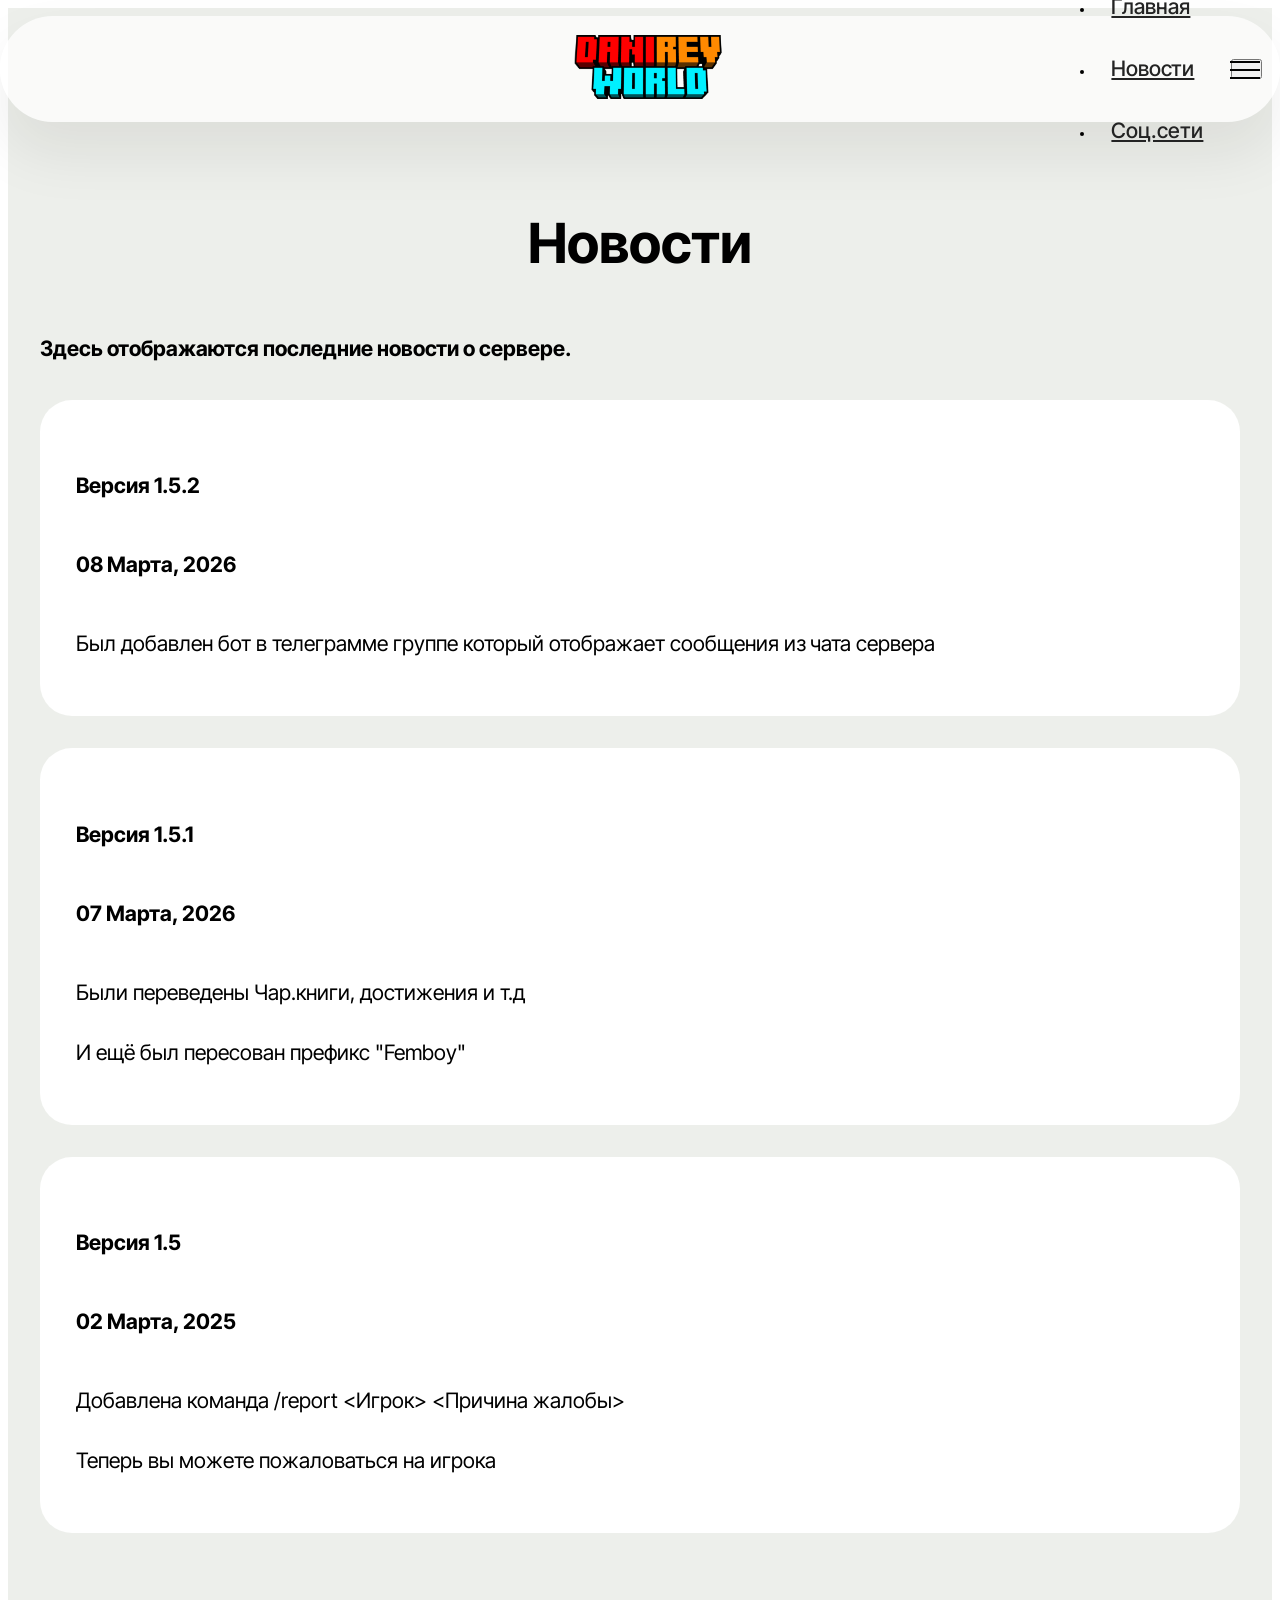
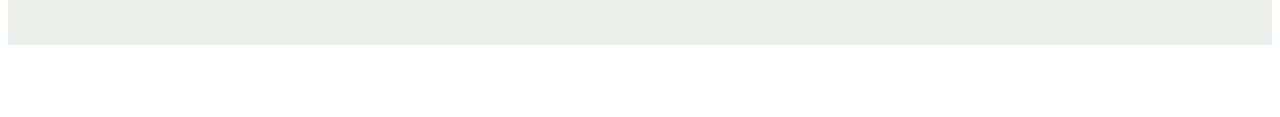
==== news.html @ 7fb01415 "Fix HTML structure and update cookie consent section" ====
<!DOCTYPE html>
<html  >
<head>
  <!-- Site made with Mobirise Website Builder v6.1.12, https://mobirise.com -->
  <meta charset="UTF-8">
  <meta http-equiv="X-UA-Compatible" content="IE=edge">
  <meta name="generator" content="Mobirise v6.1.12, mobirise.com">
  <meta name="viewport" content="width=device-width, initial-scale=1, minimum-scale=1">
  <link rel="shortcut icon" href="assets/images/danirevlogowebsite-1.png" type="image/x-icon">
  <meta name="description" content="">
  
  
  <title>Новости</title>
  <link rel="stylesheet" href="assets/web/assets/mobirise-icons2/mobirise2.css">
  <link rel="stylesheet" href="assets/bootstrap/css/bootstrap.min.css">
  <link rel="stylesheet" href="assets/animatecss/animate.css">
  <link rel="stylesheet" href="assets/dropdown/css/style.css">
  <link rel="stylesheet" href="assets/theme/css/style.css">
  <link rel="preload" href="https://fonts.googleapis.com/css2?family=Inter+Tight:wght@400;700&display=swap&display=swap" as="style" onload="this.onload=null;this.rel='stylesheet'">
  <noscript><link rel="stylesheet" href="https://fonts.googleapis.com/css2?family=Inter+Tight:wght@400;700&display=swap&display=swap"></noscript>
  <link rel="preload" as="style" href="assets/mobirise/css/mbr-additional.css?v=NXFAHR"><link rel="stylesheet" href="assets/mobirise/css/mbr-additional.css?v=NXFAHR" type="text/css">

  
  
  
</head>
<body>
  
  <section data-bs-version="5.1" class="menu menu3 cid-vdjuRXjcy5" once="menu" id="menu03-2">
	

	<nav class="navbar navbar-dropdown navbar-fixed-top navbar-expand-lg">
		<div class="container">
			<div class="navbar-brand">
				<span class="navbar-logo">
					<a href="index.html">
						<img src="assets/images/danirevworldlogowebsite-1.png" alt="DaniRev" style="height: 4rem;">
					</a>
				</span>
				
			</div>
			<button class="navbar-toggler" type="button" data-toggle="collapse" data-bs-toggle="collapse" data-target="#navbarSupportedContent" data-bs-target="#navbarSupportedContent" aria-controls="navbarNavAltMarkup" aria-expanded="false" aria-label="Toggle navigation">
				<div class="hamburger">
					<span></span>
					<span></span>
					<span></span>
					<span></span>
				</div>
			</button>
			<div class="collapse navbar-collapse" id="navbarSupportedContent">
				<ul class="navbar-nav nav-dropdown nav-right" data-app-modern-menu="true"><li class="nav-item">
						<a class="nav-link link text-black text-primary display-7" href="index.html">Главная</a>
					</li>
					<li class="nav-item">
						<a class="nav-link link text-black show text-primary display-7" href="news.html" aria-expanded="false">Новости</a>
					</li>
					<li class="nav-item">
						<a class="nav-link link text-black text-primary display-7" href="page2.html">Соц.сети</a>
					</li></ul>
				
				
			</div>
		</div>
	</nav>
</section>

<section data-bs-version="5.1" class="news04 cid-vdjzDkZMRs" id="news04-3">
  
  <div class="container-fluid">
    <div class="col-12 mb-5 content-head">
      <h3 class="mbr-section-title mbr-fonts-style align-center mb-0 display-2">
        <strong>Новости</strong></h3>
      <h5 class="mbr-section-subtitle mbr-fonts-style align-center mb-0 mt-4 display-7">Здесь отображаются последние новости о сервере.</h5>
    </div>
    <div class="row justify-content-center ">
      <div class="col-12 col-lg-8">
        <div class="item features-without-image col-12 active">
          <div class="item-wrapper">
            <h5 class="mbr-card-title mbr-fonts-style mt-0 mb-3 display-7"><strong>Версия 1.5.2</strong></h5>
            <h6 class="mbr-card-subtitle mbr-fonts-style mt-0 mb-3 display-7">08 Марта, 2026</h6>
            <p class="mbr-text mbr-fonts-style mt-0 mb-3 display-7">
              Был добавлен бот в телеграмме группе который отображает сообщения из чата сервера</p>
            
          </div>
        </div>
        <div class="item features-without-image col-12">
          <div class="item-wrapper">
            <h5 class="mbr-card-title mbr-fonts-style mt-0 mb-3 display-7">
              <strong>Версия 1.5.1</strong></h5>
            <h6 class="mbr-card-subtitle mbr-fonts-style mt-0 mb-3 display-7">07 Марта, 2026</h6>
            <p class="mbr-text mbr-fonts-style mt-0 mb-3 display-7">
              Были переведены Чар.книги, достижения и т.д<br><br>И ещё был пересован префикс "Femboy"</p>
            
          </div>
        </div>
        <div class="item features-without-image col-12">
          <div class="item-wrapper">
            <h5 class="mbr-card-title mbr-fonts-style mt-0 mb-3 display-7">
              <strong>Версия 1.5</strong></h5>
            <h6 class="mbr-card-subtitle mbr-fonts-style mt-0 mb-3 display-7">02 Марта, 2025
            </h6>
            <p class="mbr-text mbr-fonts-style mt-0 mb-3 display-7">
              Добавлена команда /report &lt;Игрок&gt; &lt;Причина жалобы&gt;<br><br>Теперь вы можете пожаловаться на игрока<br></p>
            
          </div>
        </div>
      </div>
    </div>
  </div>
</section><section class="display-7" style="padding: 0;align-items: center;justify-content: center;flex-wrap: wrap;    align-content: center;display: flex;position: relative;height: 4rem;"><a href="https://mobiri.se/" style="flex: 1 1;height: 4rem;position: absolute;width: 100%;z-index: 1;"><img alt="" style="height: 4rem;" src="[data-uri]"></a><p style="margin: 0;text-align: center;" class="display-7">&#8204;</p><a style="z-index:1" href="https://mobirise.com/html-builder.html"></a></section><script src="assets/bootstrap/js/bootstrap.bundle.min.js"></script>  <script src="assets/web/assets/cookies-alert-plugin/cookies-alert-core.js"></script>  <script src="assets/web/assets/cookies-alert-plugin/cookies-alert-script.js"></script>  <script src="assets/smoothscroll/smooth-scroll.js"></script>  <script src="assets/ytplayer/index.js"></script>  <script src="assets/dropdown/js/navbar-dropdown.js"></script>  <script src="assets/theme/js/script.js"></script>  
  
  
<input name="cookieData" type="hidden" data-cookie-cookiesAlertType='1' data-cookie-customDialogSelector='null' data-cookie-colorText='#424a4d' data-cookie-colorBg='rgb(255, 255, 255)' data-cookie-opacityOverlay='0' data-cookie-bgOpacity='100' data-cookie-textButton='ПРИНЯТЬ' data-cookie-rejectText='REJECT' data-cookie-colorButton='#9fe870' data-cookie-rejectColor='#ffffff' data-cookie-colorLink='#424a4d' data-cookie-underlineLink='true' data-cookie-text="Мы используем файлы cookie, чтобы предоставить вам наилучший опыт работы">
    <input name="animation" type="hidden">
  </body>
</html>
---- assets/dropdown/css/style.css ----
.navbar-dropdown {
  left: 0;
  padding: 0;
  position: absolute;
  right: 0;
  top: 0;
  transition: all 0.45s ease;
  z-index: 1030;
  background: #282828; }
  .navbar-dropdown .navbar-logo {
    margin-right: 0.8rem;
    transition: margin 0.3s ease-in-out;
    vertical-align: middle; }
    .navbar-dropdown .navbar-logo img {
      height: 3.125rem;
      transition: all 0.3s ease-in-out; }
    .navbar-dropdown .navbar-logo.mbr-iconfont {
      font-size: 3.125rem;
      line-height: 3.125rem; }
  .navbar-dropdown .navbar-caption {
    font-weight: 700;
    white-space: normal;
    vertical-align: -4px;
    line-height: 3.125rem !important; }
    .navbar-dropdown .navbar-caption, .navbar-dropdown .navbar-caption:hover {
      color: inherit;
      text-decoration: none; }
  .navbar-dropdown .mbr-iconfont + .navbar-caption {
    vertical-align: -1px; }
  .navbar-dropdown.navbar-fixed-top {
    position: fixed; }
  .navbar-dropdown .navbar-brand span {
    vertical-align: -4px; }
  .navbar-dropdown.bg-color.transparent {
    background: none; }
  .navbar-dropdown.navbar-short .navbar-brand {
    padding: 0.625rem 0; }
    .navbar-dropdown.navbar-short .navbar-brand span {
      vertical-align: -1px; }
  .navbar-dropdown.navbar-short .navbar-caption {
    line-height: 2.375rem !important;
    vertical-align: -2px; }
  .navbar-dropdown.navbar-short .navbar-logo {
    margin-right: 0.5rem; }
    .navbar-dropdown.navbar-short .navbar-logo img {
      height: 2.375rem; }
    .navbar-dropdown.navbar-short .navbar-logo.mbr-iconfont {
      font-size: 2.375rem;
      line-height: 2.375rem; }
  .navbar-dropdown.navbar-short .mbr-table-cell {
    height: 3.625rem; }
  .navbar-dropdown .navbar-close {
    left: 0.6875rem;
    position: fixed;
    top: 0.75rem;
    z-index: 1000; }
  .navbar-dropdown .hamburger-icon {
    content: "";
    display: inline-block;
    vertical-align: middle;
    width: 16px;
    -webkit-box-shadow: 0 -6px 0 1px #282828,0 0 0 1px #282828,0 6px 0 1px #282828;
    -moz-box-shadow: 0 -6px 0 1px #282828,0 0 0 1px #282828,0 6px 0 1px #282828;
    box-shadow: 0 -6px 0 1px #282828,0 0 0 1px #282828,0 6px 0 1px #282828; }

.dropdown-menu .dropdown-toggle[data-toggle="dropdown-submenu"]::after {
  border-bottom: 0.35em solid transparent;
  border-left: 0.35em solid;
  border-right: 0;
  border-top: 0.35em solid transparent;
  margin-left: 0.3rem; }

.dropdown-menu .dropdown-item:focus {
  outline: 0; }

.nav-dropdown {
  font-size: 0.75rem;
  font-weight: 500;
  height: auto !important; }
  .nav-dropdown .nav-btn {
    padding-left: 1rem; }
  .nav-dropdown .link {
    margin: .667em 1.667em;
    font-weight: 500;
    padding: 0;
    transition: color .2s ease-in-out; }
    .nav-dropdown .link.dropdown-toggle {
      margin-right: 2.583em; }
      .nav-dropdown .link.dropdown-toggle::after {
        margin-left: .25rem;
        border-top: 0.35em solid;
        border-right: 0.35em solid transparent;
        border-left: 0.35em solid transparent;
        border-bottom: 0; }
      .nav-dropdown .link.dropdown-toggle[aria-expanded="true"] {
        margin: 0;
        padding: 0.667em 3.263em  0.667em 1.667em; }
  .nav-dropdown .link::after,
  .nav-dropdown .dropdown-item::after {
    color: inherit; }
  .nav-dropdown .btn {
    font-size: 0.75rem;
    font-weight: 700;
    letter-spacing: 0;
    margin-bottom: 0;
    padding-left: 1.25rem;
    padding-right: 1.25rem; }
  .nav-dropdown .dropdown-menu {
    border-radius: 0;
    border: 0;
    left: 0;
    margin: 0;
    padding-bottom: 1.25rem;
    padding-top: 1.25rem;
    position: relative; }
  .nav-dropdown .dropdown-submenu {
    margin-left: 0.125rem;
    top: 0; }
  .nav-dropdown .dropdown-item {
    font-weight: 500;
    line-height: 2;
    padding: 0.3846em 4.615em 0.3846em 1.5385em;
    position: relative;
    transition: color .2s ease-in-out, background-color .2s ease-in-out; }
    .nav-dropdown .dropdown-item::after {
      margin-top: -0.3077em;
      position: absolute;
      right: 1.1538em;
      top: 50%; }
    .nav-dropdown .dropdown-item:focus, .nav-dropdown .dropdown-item:hover {
      background: none; }

@media (max-width: 767px) {
  .nav-dropdown.navbar-toggleable-sm {
    bottom: 0;
    display: none;
    left: 0;
    overflow-x: hidden;
    position: fixed;
    top: 0;
    transform: translateX(-100%);
    -ms-transform: translateX(-100%);
    -webkit-transform: translateX(-100%);
    width: 18.75rem;
    z-index: 999; } }
.nav-dropdown.navbar-toggleable-xl {
  bottom: 0;
  display: none;
  left: 0;
  overflow-x: hidden;
  position: fixed;
  top: 0;
  transform: translateX(-100%);
  -ms-transform: translateX(-100%);
  -webkit-transform: translateX(-100%);
  width: 18.75rem;
  z-index: 999; }

.nav-dropdown-sm {
  display: block !important;
  overflow-x: hidden;
  overflow: auto;
  padding-top: 3.875rem; }
  .nav-dropdown-sm::after {
    content: "";
    display: block;
    height: 3rem;
    width: 100%; }
  .nav-dropdown-sm.collapse.in ~ .navbar-close {
    display: block !important; }
  .nav-dropdown-sm.collapsing, .nav-dropdown-sm.collapse.in {
    transform: translateX(0);
    -ms-transform: translateX(0);
    -webkit-transform: translateX(0);
    transition: all 0.25s ease-out;
    -webkit-transition: all 0.25s ease-out;
    background: #282828; }
  .nav-dropdown-sm.collapsing[aria-expanded="false"] {
    transform: translateX(-100%);
    -ms-transform: translateX(-100%);
    -webkit-transform: translateX(-100%); }
  .nav-dropdown-sm .nav-item {
    display: block;
    margin-left: 0 !important;
    padding-left: 0; }
  .nav-dropdown-sm .link,
  .nav-dropdown-sm .dropdown-item {
    border-top: 1px dotted rgba(255, 255, 255, 0.1);
    font-size: 0.8125rem;
    line-height: 1.6;
    margin: 0 !important;
    padding: 0.875rem 2.4rem 0.875rem 1.5625rem !important;
    position: relative;
    white-space: normal; }
    .nav-dropdown-sm .link:focus, .nav-dropdown-sm .link:hover,
    .nav-dropdown-sm .dropdown-item:focus,
    .nav-dropdown-sm .dropdown-item:hover {
      background: rgba(0, 0, 0, 0.2) !important;
      color: #c0a375; }
  .nav-dropdown-sm .nav-btn {
    position: relative;
    padding: 1.5625rem 1.5625rem 0 1.5625rem; }
    .nav-dropdown-sm .nav-btn::before {
      border-top: 1px dotted rgba(255, 255, 255, 0.1);
      content: "";
      left: 0;
      position: absolute;
      top: 0;
      width: 100%; }
    .nav-dropdown-sm .nav-btn + .nav-btn {
      padding-top: 0.625rem; }
      .nav-dropdown-sm .nav-btn + .nav-btn::before {
        display: none; }
  .nav-dropdown-sm .btn {
    padding: 0.625rem 0; }
  .nav-dropdown-sm .dropdown-toggle[data-toggle="dropdown-submenu"]::after {
    margin-left: .25rem;
    border-top: 0.35em solid;
    border-right: 0.35em solid transparent;
    border-left: 0.35em solid transparent;
    border-bottom: 0; }
  .nav-dropdown-sm .dropdown-toggle[data-toggle="dropdown-submenu"][aria-expanded="true"]::after {
    border-top: 0;
    border-right: 0.35em solid transparent;
    border-left: 0.35em solid transparent;
    border-bottom: 0.35em solid; }
  .nav-dropdown-sm .dropdown-menu {
    margin: 0;
    padding: 0;
    position: relative;
    top: 0;
    left: 0;
    width: 100%;
    border: 0;
    float: none;
    border-radius: 0;
    background: none; }
  .nav-dropdown-sm .dropdown-submenu {
    left: 100%;
    margin-left: 0.125rem;
    margin-top: -1.25rem;
    top: 0; }

.navbar-toggleable-sm .nav-dropdown .dropdown-menu {
  position: absolute; }

.navbar-toggleable-sm .nav-dropdown .dropdown-submenu {
  left: 100%;
  margin-left: 0.125rem;
  margin-top: -1.25rem;
  top: 0; }

.navbar-toggleable-sm.opened .nav-dropdown .dropdown-menu {
  position: relative; }

.navbar-toggleable-sm.opened .nav-dropdown .dropdown-submenu {
  left: 0;
  margin-left: 00rem;
  margin-top: 0rem;
  top: 0; }

.is-builder .nav-dropdown.collapsing {
  transition: none !important; }
---- assets/mobirise/css/mbr-additional.css ----
.btn {
  border-width: 2px;
}
img,
.card-wrap,
.card-wrapper,
.video-wrapper,
.mbr-figure iframe,
.google-map iframe,
.slide-content,
.plan,
.card,
.item-wrapper,
.item-wrapper .mbr-overlay {
  border-radius: 2rem !important;
}
.video-wrapper {
  overflow: hidden;
}
body {
  font-family: Inter Tight;
}
.display-1 {
  font-family: 'Inter Tight', sans-serif;
  font-size: 5rem;
  line-height: 1;
}
.display-1 > .mbr-iconfont {
  font-size: 6.25rem;
}
.display-2 {
  font-family: 'Inter Tight', sans-serif;
  font-size: 4rem;
  line-height: 1;
}
.display-2 > .mbr-iconfont {
  font-size: 5rem;
}
.display-4 {
  font-family: 'Inter Tight', sans-serif;
  font-size: 1.4rem;
  line-height: 1.5;
}
.display-4 > .mbr-iconfont {
  font-size: 1.75rem;
}
.display-5 {
  font-family: 'Inter Tight', sans-serif;
  font-size: 2rem;
  line-height: 1.5;
}
.display-5 > .mbr-iconfont {
  font-size: 2.5rem;
}
.display-7 {
  font-family: 'Inter Tight', sans-serif;
  font-size: 1.4rem;
  line-height: 1.3;
}
.display-7 > .mbr-iconfont {
  font-size: 1.75rem;
}
/* ---- Fluid typography for mobile devices ---- */
/* 1.4 - font scale ratio ( bootstrap == 1.42857 ) */
/* 100vw - current viewport width */
/* (48 - 20)  48 == 48rem == 768px, 20 == 20rem == 320px(minimal supported viewport) */
/* 0.65 - min scale variable, may vary */
@media (max-width: 992px) {
  .display-1 {
    font-size: 4rem;
  }
}
@media (max-width: 768px) {
  .display-1 {
    font-size: 3.5rem;
    font-size: calc( 2.4rem + (5 - 2.4) * ((100vw - 20rem) / (48 - 20)));
    line-height: calc( 1.1 * (2.4rem + (5 - 2.4) * ((100vw - 20rem) / (48 - 20))));
  }
  .display-2 {
    font-size: 3.2rem;
    font-size: calc( 2.05rem + (4 - 2.05) * ((100vw - 20rem) / (48 - 20)));
    line-height: calc( 1.3 * (2.05rem + (4 - 2.05) * ((100vw - 20rem) / (48 - 20))));
  }
  .display-4 {
    font-size: 1.12rem;
    font-size: calc( 1.14rem + (1.4 - 1.14) * ((100vw - 20rem) / (48 - 20)));
    line-height: calc( 1.4 * (1.14rem + (1.4 - 1.14) * ((100vw - 20rem) / (48 - 20))));
  }
  .display-5 {
    font-size: 1.6rem;
    font-size: calc( 1.35rem + (2 - 1.35) * ((100vw - 20rem) / (48 - 20)));
    line-height: calc( 1.4 * (1.35rem + (2 - 1.35) * ((100vw - 20rem) / (48 - 20))));
  }
  .display-7 {
    font-size: 1.12rem;
    font-size: calc( 1.14rem + (1.4 - 1.14) * ((100vw - 20rem) / (48 - 20)));
    line-height: calc( 1.4 * (1.14rem + (1.4 - 1.14) * ((100vw - 20rem) / (48 - 20))));
  }
}
@media (min-width: 992px) and (max-width: 1400px) {
  .display-1 {
    font-size: 3.5rem;
    font-size: calc( 2.4rem + (5 - 2.4) * ((100vw - 62rem) / (87 - 62)));
    line-height: calc( 1.1 * (2.4rem + (5 - 2.4) * ((100vw - 62rem) / (87 - 62))));
  }
  .display-2 {
    font-size: 3.2rem;
    font-size: calc( 2.05rem + (4 - 2.05) * ((100vw - 62rem) / (87 - 62)));
    line-height: calc( 1.3 * (2.05rem + (4 - 2.05) * ((100vw - 62rem) / (87 - 62))));
  }
  .display-4 {
    font-size: 1.12rem;
    font-size: calc( 1.14rem + (1.4 - 1.14) * ((100vw - 62rem) / (87 - 62)));
    line-height: calc( 1.4 * (1.14rem + (1.4 - 1.14) * ((100vw - 62rem) / (87 - 62))));
  }
  .display-5 {
    font-size: 1.6rem;
    font-size: calc( 1.35rem + (2 - 1.35) * ((100vw - 62rem) / (87 - 62)));
    line-height: calc( 1.4 * (1.35rem + (2 - 1.35) * ((100vw - 62rem) / (87 - 62))));
  }
  .display-7 {
    font-size: 1.12rem;
    font-size: calc( 1.14rem + (1.4 - 1.14) * ((100vw - 62rem) / (87 - 62)));
    line-height: calc( 1.4 * (1.14rem + (1.4 - 1.14) * ((100vw - 62rem) / (87 - 62))));
  }
}
/* Buttons */
.btn {
  padding: 1.25rem 2rem;
  border-radius: 4px;
}
@media (max-width: 767px) {
  .btn {
    padding: 0.75rem 1.5rem;
  }
}
.btn-sm {
  padding: 0.6rem 1.2rem;
  border-radius: 4px;
}
.btn-md {
  padding: 0.6rem 1.2rem;
  border-radius: 4px;
}
.btn-lg {
  padding: 1.25rem 2rem;
  border-radius: 4px;
}
.bg-primary {
  background-color: #9fe870 !important;
}
.bg-success {
  background-color: #3a341c !important;
}
.bg-info {
  background-color: #320707 !important;
}
.bg-warning {
  background-color: #a0e2e1 !important;
}
.bg-danger {
  background-color: #ffea64 !important;
}
.btn-primary,
.btn-primary:active {
  background-color: #9fe870 !important;
  border-color: #9fe870 !important;
  color: #264d0c !important;
  box-shadow: none;
}
.btn-primary:hover,
.btn-primary:focus,
.btn-primary.focus,
.btn-primary.active {
  color: inherit;
  background-color: #bcef9c !important;
  border-color: #bcef9c !important;
  box-shadow: none;
}
.btn-primary.disabled,
.btn-primary:disabled {
  color: #264d0c !important;
  background-color: #bcef9c !important;
  border-color: #bcef9c !important;
}
.btn-secondary,
.btn-secondary:active {
  background-color: #ffd7ef !important;
  border-color: #ffd7ef !important;
  color: #d70081 !important;
  box-shadow: none;
}
.btn-secondary:hover,
.btn-secondary:focus,
.btn-secondary.focus,
.btn-secondary.active {
  color: inherit;
  background-color: #ffffff !important;
  border-color: #ffffff !important;
  box-shadow: none;
}
.btn-secondary.disabled,
.btn-secondary:disabled {
  color: #d70081 !important;
  background-color: #ffffff !important;
  border-color: #ffffff !important;
}
.btn-info,
.btn-info:active {
  background-color: #320707 !important;
  border-color: #320707 !important;
  color: #ffffff !important;
  box-shadow: none;
}
.btn-info:hover,
.btn-info:focus,
.btn-info.focus,
.btn-info.active {
  color: inherit;
  background-color: #5f0d0d !important;
  border-color: #5f0d0d !important;
  box-shadow: none;
}
.btn-info.disabled,
.btn-info:disabled {
  color: #ffffff !important;
  background-color: #5f0d0d !important;
  border-color: #5f0d0d !important;
}
.btn-success,
.btn-success:active {
  background-color: #3a341c !important;
  border-color: #3a341c !important;
  color: #ffffff !important;
  box-shadow: none;
}
.btn-success:hover,
.btn-success:focus,
.btn-success.focus,
.btn-success.active {
  color: inherit;
  background-color: #5c532d !important;
  border-color: #5c532d !important;
  box-shadow: none;
}
.btn-success.disabled,
.btn-success:disabled {
  color: #ffffff !important;
  background-color: #5c532d !important;
  border-color: #5c532d !important;
}
.btn-warning,
.btn-warning:active {
  background-color: #a0e2e1 !important;
  border-color: #a0e2e1 !important;
  color: #1f6463 !important;
  box-shadow: none;
}
.btn-warning:hover,
.btn-warning:focus,
.btn-warning.focus,
.btn-warning.active {
  color: inherit;
  background-color: #c7eeed !important;
  border-color: #c7eeed !important;
  box-shadow: none;
}
.btn-warning.disabled,
.btn-warning:disabled {
  color: #1f6463 !important;
  background-color: #c7eeed !important;
  border-color: #c7eeed !important;
}
.btn-danger,
.btn-danger:active {
  background-color: #ffea64 !important;
  border-color: #ffea64 !important;
  color: #645600 !important;
  box-shadow: none;
}
.btn-danger:hover,
.btn-danger:focus,
.btn-danger.focus,
.btn-danger.active {
  color: inherit;
  background-color: #fff197 !important;
  border-color: #fff197 !important;
  box-shadow: none;
}
.btn-danger.disabled,
.btn-danger:disabled {
  color: #645600 !important;
  background-color: #fff197 !important;
  border-color: #fff197 !important;
}
.btn-white,
.btn-white:active {
  background-color: #eff0ec !important;
  border-color: #eff0ec !important;
  color: #757b62 !important;
  box-shadow: none;
}
.btn-white:hover,
.btn-white:focus,
.btn-white.focus,
.btn-white.active {
  color: inherit;
  background-color: #ffffff !important;
  border-color: #ffffff !important;
  box-shadow: none;
}
.btn-white.disabled,
.btn-white:disabled {
  color: #757b62 !important;
  background-color: #ffffff !important;
  border-color: #ffffff !important;
}
.btn-black,
.btn-black:active {
  background-color: #232323 !important;
  border-color: #232323 !important;
  color: #ffffff !important;
  box-shadow: none;
}
.btn-black:hover,
.btn-black:focus,
.btn-black.focus,
.btn-black.active {
  color: inherit;
  background-color: #3d3d3d !important;
  border-color: #3d3d3d !important;
  box-shadow: none;
}
.btn-black.disabled,
.btn-black:disabled {
  color: #ffffff !important;
  background-color: #3d3d3d !important;
  border-color: #3d3d3d !important;
}
.btn-primary-outline,
.btn-primary-outline:active {
  background-color: transparent !important;
  border-color: #9fe870;
  color: #9fe870;
}
.btn-primary-outline:hover,
.btn-primary-outline:focus,
.btn-primary-outline.focus,
.btn-primary-outline.active {
  color: #6ddc25 !important;
  background-color: transparent !important;
  border-color: #6ddc25 !important;
  box-shadow: none !important;
}
.btn-primary-outline.disabled,
.btn-primary-outline:disabled {
  color: #264d0c !important;
  background-color: #9fe870 !important;
  border-color: #9fe870 !important;
}
.btn-secondary-outline,
.btn-secondary-outline:active {
  background-color: transparent !important;
  border-color: #ffd7ef;
  color: #ffd7ef;
}
.btn-secondary-outline:hover,
.btn-secondary-outline:focus,
.btn-secondary-outline.focus,
.btn-secondary-outline.active {
  color: #ff80cc !important;
  background-color: transparent !important;
  border-color: #ff80cc !important;
  box-shadow: none !important;
}
.btn-secondary-outline.disabled,
.btn-secondary-outline:disabled {
  color: #d70081 !important;
  background-color: #ffd7ef !important;
  border-color: #ffd7ef !important;
}
.btn-info-outline,
.btn-info-outline:active {
  background-color: transparent !important;
  border-color: #320707;
  color: #320707;
}
.btn-info-outline:hover,
.btn-info-outline:focus,
.btn-info-outline.focus,
.btn-info-outline.active {
  color: #000000 !important;
  background-color: transparent !important;
  border-color: #000000 !important;
  box-shadow: none !important;
}
.btn-info-outline.disabled,
.btn-info-outline:disabled {
  color: #ffffff !important;
  background-color: #320707 !important;
  border-color: #320707 !important;
}
.btn-success-outline,
.btn-success-outline:active {
  background-color: transparent !important;
  border-color: #3a341c;
  color: #3a341c;
}
.btn-success-outline:hover,
.btn-success-outline:focus,
.btn-success-outline.focus,
.btn-success-outline.active {
  color: #000000 !important;
  background-color: transparent !important;
  border-color: #000000 !important;
  box-shadow: none !important;
}
.btn-success-outline.disabled,
.btn-success-outline:disabled {
  color: #ffffff !important;
  background-color: #3a341c !important;
  border-color: #3a341c !important;
}
.btn-warning-outline,
.btn-warning-outline:active {
  background-color: transparent !important;
  border-color: #a0e2e1;
  color: #a0e2e1;
}
.btn-warning-outline:hover,
.btn-warning-outline:focus,
.btn-warning-outline.focus,
.btn-warning-outline.active {
  color: #5ececc !important;
  background-color: transparent !important;
  border-color: #5ececc !important;
  box-shadow: none !important;
}
.btn-warning-outline.disabled,
.btn-warning-outline:disabled {
  color: #1f6463 !important;
  background-color: #a0e2e1 !important;
  border-color: #a0e2e1 !important;
}
.btn-danger-outline,
.btn-danger-outline:active {
  background-color: transparent !important;
  border-color: #ffea64;
  color: #ffea64;
}
.btn-danger-outline:hover,
.btn-danger-outline:focus,
.btn-danger-outline.focus,
.btn-danger-outline.active {
  color: #ffde0d !important;
  background-color: transparent !important;
  border-color: #ffde0d !important;
  box-shadow: none !important;
}
.btn-danger-outline.disabled,
.btn-danger-outline:disabled {
  color: #645600 !important;
  background-color: #ffea64 !important;
  border-color: #ffea64 !important;
}
.btn-black-outline,
.btn-black-outline:active {
  background-color: transparent !important;
  border-color: #232323;
  color: #232323;
}
.btn-black-outline:hover,
.btn-black-outline:focus,
.btn-black-outline.focus,
.btn-black-outline.active {
  color: #000000 !important;
  background-color: transparent !important;
  border-color: #000000 !important;
  box-shadow: none !important;
}
.btn-black-outline.disabled,
.btn-black-outline:disabled {
  color: #ffffff !important;
  background-color: #232323 !important;
  border-color: #232323 !important;
}
.btn-white-outline,
.btn-white-outline:active {
  background-color: transparent !important;
  border-color: #fafafa;
  color: #fafafa;
}
.btn-white-outline:hover,
.btn-white-outline:focus,
.btn-white-outline.focus,
.btn-white-outline.active {
  color: #cfcfcf !important;
  background-color: transparent !important;
  border-color: #cfcfcf !important;
  box-shadow: none !important;
}
.btn-white-outline.disabled,
.btn-white-outline:disabled {
  color: #7a7a7a !important;
  background-color: #fafafa !important;
  border-color: #fafafa !important;
}
.text-primary {
  color: #9fe870 !important;
}
.text-secondary {
  color: #ffd7ef !important;
}
.text-success {
  color: #3a341c !important;
}
.text-info {
  color: #320707 !important;
}
.text-warning {
  color: #a0e2e1 !important;
}
.text-danger {
  color: #ffea64 !important;
}
.text-white {
  color: #fafafa !important;
}
.text-black {
  color: #232323 !important;
}
a.text-primary:hover,
a.text-primary:focus,
a.text-primary.active {
  color: #66d022 !important;
}
a.text-secondary:hover,
a.text-secondary:focus,
a.text-secondary.active {
  color: #ff71c6 !important;
}
a.text-success:hover,
a.text-success:focus,
a.text-success.active {
  color: #000000 !important;
}
a.text-info:hover,
a.text-info:focus,
a.text-info.active {
  color: #000000 !important;
}
a.text-warning:hover,
a.text-warning:focus,
a.text-warning.active {
  color: #52cac8 !important;
}
a.text-danger:hover,
a.text-danger:focus,
a.text-danger.active {
  color: #fddb00 !important;
}
a.text-white:hover,
a.text-white:focus,
a.text-white.active {
  color: #c7c7c7 !important;
}
a.text-black:hover,
a.text-black:focus,
a.text-black.active {
  color: #000000 !important;
}
a[class*="text-"]:not(.nav-link):not(.dropdown-item):not([role]):not(.navbar-caption) {
  position: relative;
  background-image: transparent;
  background-size: 10000px 2px;
  background-repeat: no-repeat;
  background-position: 0px 1.2em;
  background-position: -10000px 1.2em;
}
a[class*="text-"]:not(.nav-link):not(.dropdown-item):not([role]):not(.navbar-caption):hover {
  transition: background-position 2s ease-in-out;
  background-image: linear-gradient(currentColor 50%, currentColor 50%);
  background-position: 0px 1.2em;
}
.nav-tabs .nav-link.active {
  color: #9fe870;
}
.nav-tabs .nav-link:not(.active) {
  color: #232323;
}
.alert-success {
  background-color: #70c770;
}
.alert-info {
  background-color: #320707;
}
.alert-warning {
  background-color: #a0e2e1;
}
.alert-danger {
  background-color: #ffea64;
}
.mbr-section-btn .btn:not(.btn-form) {
  border-radius: 100px;
}
.mbr-gallery-filter li a {
  border-radius: 100px !important;
}
.mbr-gallery-filter li.active .btn {
  background-color: #9fe870;
  border-color: #9fe870;
  color: #306310;
}
.mbr-gallery-filter li.active .btn:focus {
  box-shadow: none;
}
.nav-tabs .nav-link {
  border-radius: 100px !important;
}
a,
a:hover {
  color: #9fe870;
}
.mbr-plan-header.bg-primary .mbr-plan-subtitle,
.mbr-plan-header.bg-primary .mbr-plan-price-desc {
  color: #ffffff;
}
.mbr-plan-header.bg-success .mbr-plan-subtitle,
.mbr-plan-header.bg-success .mbr-plan-price-desc {
  color: #c0b27c;
}
.mbr-plan-header.bg-info .mbr-plan-subtitle,
.mbr-plan-header.bg-info .mbr-plan-price-desc {
  color: #f3abab;
}
.mbr-plan-header.bg-warning .mbr-plan-subtitle,
.mbr-plan-header.bg-warning .mbr-plan-price-desc {
  color: #ffffff;
}
.mbr-plan-header.bg-danger .mbr-plan-subtitle,
.mbr-plan-header.bg-danger .mbr-plan-price-desc {
  color: #ffffff;
}
/* Scroll to top button*/
.scrollToTop_wraper {
  display: none;
}
.form-control {
  font-family: 'Inter Tight', sans-serif;
  font-size: 1.4rem;
  line-height: 1.3;
  font-weight: 400;
  border-radius: 40px !important;
}
.form-control > .mbr-iconfont {
  font-size: 1.75rem;
}
.form-control:hover,
.form-control:focus {
  box-shadow: rgba(0, 0, 0, 0.07) 0px 1px 1px 0px, rgba(0, 0, 0, 0.07) 0px 1px 3px 0px, rgba(0, 0, 0, 0.03) 0px 0px 0px 1px;
  border-color: #9fe870 !important;
}
.form-control:-webkit-input-placeholder {
  font-family: 'Inter Tight', sans-serif;
  font-size: 1.4rem;
  line-height: 1.3;
  font-weight: 400;
}
.form-control:-webkit-input-placeholder > .mbr-iconfont {
  font-size: 1.75rem;
}
blockquote {
  border-color: #9fe870;
}
/* Forms */
.mbr-form .input-group-btn .btn {
  border-radius: 100px !important;
}
.mbr-form .input-group-btn .btn:hover {
  box-shadow: 0 10px 40px 0 rgba(0, 0, 0, 0.2);
}
.mbr-form .input-group-btn button[type="submit"] {
  border-radius: 100px !important;
  padding: 1rem 3rem;
}
.mbr-form .input-group-btn button[type="submit"]:hover {
  box-shadow: 0 10px 40px 0 rgba(0, 0, 0, 0.2);
}
.jq-selectbox li:hover,
.jq-selectbox li.selected {
  background-color: #9fe870;
  color: #000000;
}
.jq-number__spin {
  transition: 0.25s ease;
}
.jq-number__spin:hover {
  border-color: #9fe870;
}
.jq-selectbox .jq-selectbox__trigger-arrow,
.jq-number__spin.minus:after,
.jq-number__spin.plus:after {
  transition: 0.4s;
  border-top-color: #232323;
  border-bottom-color: #232323;
}
.jq-selectbox:hover .jq-selectbox__trigger-arrow,
.jq-number__spin.minus:hover:after,
.jq-number__spin.plus:hover:after {
  border-top-color: #9fe870;
  border-bottom-color: #9fe870;
}
.xdsoft_datetimepicker .xdsoft_calendar td.xdsoft_default,
.xdsoft_datetimepicker .xdsoft_calendar td.xdsoft_current,
.xdsoft_datetimepicker .xdsoft_timepicker .xdsoft_time_box > div > div.xdsoft_current {
  color: #000000 !important;
  background-color: #9fe870 !important;
  box-shadow: none !important;
}
.xdsoft_datetimepicker .xdsoft_calendar td:hover,
.xdsoft_datetimepicker .xdsoft_timepicker .xdsoft_time_box > div > div:hover {
  color: #000000 !important;
  background: #ffd7ef !important;
  box-shadow: none !important;
}
.lazy-bg {
  background-image: none !important;
}
.lazy-placeholder:not(section),
.lazy-none {
  display: block;
  position: relative;
  padding-bottom: 56.25%;
  width: 100%;
  height: auto;
}
iframe.lazy-placeholder,
.lazy-placeholder:after {
  content: '';
  position: absolute;
  width: 200px;
  height: 200px;
  background: transparent no-repeat center;
  background-size: contain;
  top: 50%;
  left: 50%;
  transform: translateX(-50%) translateY(-50%);
  background-image: url("data:image/svg+xml;charset=UTF-8,%3csvg width='32' height='32' viewBox='0 0 64 64' xmlns='http://www.w3.org/2000/svg' stroke='%239fe870' %3e%3cg fill='none' fill-rule='evenodd'%3e%3cg transform='translate(16 16)' stroke-width='2'%3e%3ccircle stroke-opacity='.5' cx='16' cy='16' r='16'/%3e%3cpath d='M32 16c0-9.94-8.06-16-16-16'%3e%3canimateTransform attributeName='transform' type='rotate' from='0 16 16' to='360 16 16' dur='1s' repeatCount='indefinite'/%3e%3c/path%3e%3c/g%3e%3c/g%3e%3c/svg%3e");
}
section.lazy-placeholder:after {
  opacity: 0.5;
}
body {
  overflow-x: hidden;
}
a {
  transition: color 0.6s;
}
@media (max-width: 1400px) {
  .container {
    max-width: 100%;
  }
}
@media (max-width: 1400px) and (min-width: 768px) {
  .container {
    padding-left: 32px;
    padding-right: 32px;
  }
}
@media (max-width: 1400px) and (min-width: 768px) {
  .container-fluid {
    padding-left: 32px;
    padding-right: 32px;
  }
}
@media (max-width: 767px) {
  .container-fluid {
    padding-left: 16px;
    padding-right: 16px;
  }
}
*:focus-visible {
  outline: red solid 2px !important;
  outline-offset: 2px !important;
  transition: outline 0.2s ease-in-out;
}
.cid-vdjtwdq1X3 {
  z-index: 1000;
  width: 100%;
}
.cid-vdjtwdq1X3 .dropdown-item:before {
  font-family: Moririse2 !important;
  content: "\e966";
  display: inline-block;
  width: 0;
  position: absolute;
  left: 1rem;
  top: 0.5rem;
  margin-right: 0.5rem;
  line-height: 1;
  font-size: inherit;
  vertical-align: middle;
  text-align: center;
  overflow: hidden;
  transform: scale(0, 1);
  transition: all 0.25s ease-in-out;
}
@media (max-width: 767px) {
  .cid-vdjtwdq1X3 .navbar-toggler {
    transform: scale(0.8);
  }
}
.cid-vdjtwdq1X3 .navbar-nav {
  margin: auto;
  margin-left: 0;
}
@media (min-width: 992px) {
  .cid-vdjtwdq1X3 .navbar-nav {
    max-width: 45%;
  }
}
.cid-vdjtwdq1X3 .navbar-nav .nav-item {
  padding: 0 !important;
  transition: .3s all !important;
}
.cid-vdjtwdq1X3 .navbar-nav .nav-item .nav-link {
  padding: 16px !important;
  margin: 0 !important;
  border-radius: 1rem !important;
  transition: .3s all !important;
}
.cid-vdjtwdq1X3 .navbar-nav .nav-item .nav-link:hover {
  background-color: rgba(27, 31, 10, 0.06);
}
.cid-vdjtwdq1X3 .navbar-nav .open .nav-link::after {
  transform: rotate(180deg);
}
@media (min-width: 992px) {
  .cid-vdjtwdq1X3 .navbar-nav .open .nav-link::before {
    content: "";
    width: 100%;
    height: 20px;
    top: 100%;
    background: transparent;
    position: absolute;
  }
}
.cid-vdjtwdq1X3 .navbar-nav .dropdown-item {
  padding: 12px !important;
  border-radius: 0.5rem !important;
  margin: 0 8px !important;
  transition: .3s all !important;
}
.cid-vdjtwdq1X3 .navbar-nav .dropdown-item:hover {
  background-color: rgba(27, 31, 10, 0.06);
}
@media (min-width: 992px) {
  .cid-vdjtwdq1X3 .navbar-nav {
    padding-left: 1.5rem;
  }
}
.cid-vdjtwdq1X3 .navbar-logo {
  padding-left: 1rem;
  margin: 0 !important;
}
@media (min-width: 992px) {
  .cid-vdjtwdq1X3 .navbar-logo {
    position: absolute;
    left: 50%;
    top: 50%;
    transform: translate(-50%, -50%);
  }
}
@media (max-width: 767px) {
  .cid-vdjtwdq1X3 .navbar-logo {
    padding-left: 1rem;
  }
}
.cid-vdjtwdq1X3 .navbar-brand {
  flex-shrink: 0;
  align-items: center;
  margin-right: 0;
  padding: 10px 0;
  transition: all 0.3s;
  word-break: break-word;
  z-index: 1;
}
.cid-vdjtwdq1X3 .navbar-brand img {
  max-width: 100%;
  max-height: 100%;
  border-radius: 0px !important;
}
.cid-vdjtwdq1X3 .navbar-brand .navbar-caption {
  line-height: inherit !important;
}
.cid-vdjtwdq1X3 .navbar-brand .navbar-logo a {
  outline: none;
}
.cid-vdjtwdq1X3 .nav-link {
  width: fit-content;
  position: relative;
}
.cid-vdjtwdq1X3 .navbar-caption {
  padding-left: 2rem;
  padding-right: .5rem;
}
@media (max-width: 767px) {
  .cid-vdjtwdq1X3 .navbar-caption {
    padding-left: 1rem;
  }
}
@media (max-width: 767px) {
  .cid-vdjtwdq1X3 .nav-dropdown {
    padding-bottom: 0.5rem;
  }
}
.cid-vdjtwdq1X3 .nav-dropdown .link.dropdown-toggle::after {
  margin-left: 0.5rem;
  margin-top: 0.2rem;
  transition: .3s all;
}
.cid-vdjtwdq1X3 .container {
  display: flex;
  height: 90px;
  position: relative;
  padding: 0.5rem 0.6rem;
  flex-wrap: nowrap;
  background: rgba(255, 255, 255, 0.7) !important;
  left: 0;
  right: 0;
  -webkit-box-pack: justify;
  -ms-flex-pack: justify;
  justify-content: flex-end;
  -webkit-box-align: center;
  -webkit-align-items: center;
  -ms-flex-align: center;
  align-items: center;
  border-radius: 100vw;
  margin-top: 1rem;
  background-color: #ffffff;
  box-shadow: 0 30px 60px 0 rgba(27, 31, 10, 0.08);
}
@media (max-width: 992px) {
  .cid-vdjtwdq1X3 .container {
    padding-right: 2rem;
  }
}
@media (max-width: 767px) {
  .cid-vdjtwdq1X3 .container {
    width: 95%;
    height: 56px !important;
    padding-right: 1rem;
    margin-top: 0rem;
  }
}
.cid-vdjtwdq1X3 .iconfont-wrapper {
  color: #000000 !important;
  font-size: 1.5rem;
  padding-right: 0.5rem;
}
.cid-vdjtwdq1X3 .dropdown-menu {
  flex-wrap: wrap;
  flex-direction: column;
  max-width: 100%;
  padding: 12px 4px !important;
  border-radius: 1.5rem;
  transition: .3s all !important;
  min-width: auto;
  background: #ffffff;
  background: rgba(255, 255, 255, 0.7) !important;
}
.cid-vdjtwdq1X3 .nav-item:focus,
.cid-vdjtwdq1X3 .nav-link:focus {
  outline: none;
}
.cid-vdjtwdq1X3 .dropdown .dropdown-menu .dropdown-item {
  width: auto;
  transition: all 0.25s ease-in-out;
}
.cid-vdjtwdq1X3 .dropdown .dropdown-menu .dropdown-item::after {
  right: 0.5rem;
}
.cid-vdjtwdq1X3 .dropdown .dropdown-menu .dropdown-item .mbr-iconfont {
  margin-right: 0.5rem;
  vertical-align: sub;
}
.cid-vdjtwdq1X3 .dropdown .dropdown-menu .dropdown-item .mbr-iconfont:before {
  display: inline-block;
  transform: scale(1, 1);
  transition: all 0.25s ease-in-out;
}
.cid-vdjtwdq1X3 .collapsed .dropdown-menu .dropdown-item:before {
  display: none;
}
.cid-vdjtwdq1X3 .collapsed .dropdown .dropdown-menu .dropdown-item {
  padding: 0.235em 1.5em 0.235em 1.5em !important;
  transition: none;
  margin: 0 !important;
}
.cid-vdjtwdq1X3 .navbar {
  min-height: 90px;
  transition: all 0.3s;
  border-bottom: 1px solid transparent;
  background: transparent !important;
  padding: 0 !important;
  border: none !important;
  box-shadow: none !important;
  border-radius: 0 !important;
}
.cid-vdjtwdq1X3 .navbar.opened {
  transition: all 0.3s;
}
.cid-vdjtwdq1X3 .navbar .dropdown-item {
  padding: 0.5rem 1.8rem;
}
.cid-vdjtwdq1X3 .navbar .navbar-logo img {
  width: auto;
}
.cid-vdjtwdq1X3 .navbar .navbar-collapse {
  justify-content: flex-end;
}
.cid-vdjtwdq1X3 .navbar.collapsed {
  justify-content: center;
}
.cid-vdjtwdq1X3 .navbar.collapsed .nav-item .nav-link::before {
  display: none;
}
.cid-vdjtwdq1X3 .navbar.collapsed.opened .dropdown-menu {
  top: 0;
}
@media (min-width: 992px) {
  .cid-vdjtwdq1X3 .navbar.collapsed.opened:not(.navbar-short) .navbar-collapse {
    max-height: calc(98.5vh - 4rem);
  }
}
.cid-vdjtwdq1X3 .navbar.collapsed .dropdown-menu .dropdown-submenu {
  left: 0 !important;
}
.cid-vdjtwdq1X3 .navbar.collapsed .dropdown-menu .dropdown-item:after {
  right: auto;
}
.cid-vdjtwdq1X3 .navbar.collapsed .dropdown-menu .dropdown-toggle[data-toggle="dropdown-submenu"]:after {
  margin-left: 0.5rem;
  margin-top: 0.2rem;
  border-top: 0.35em solid;
  border-right: 0.35em solid transparent;
  border-left: 0.35em solid transparent;
  border-bottom: 0;
  top: 41%;
}
.cid-vdjtwdq1X3 .navbar.collapsed ul.navbar-nav li {
  margin: auto;
}
.cid-vdjtwdq1X3 .navbar.collapsed .dropdown-menu .dropdown-item {
  padding: 0.25rem 1.5rem;
  text-align: center;
}
.cid-vdjtwdq1X3 .navbar.collapsed .icons-menu {
  padding-left: 0;
  padding-right: 0;
  padding-top: 0.5rem;
  padding-bottom: 0.5rem;
}
@media (max-width: 767px) {
  .cid-vdjtwdq1X3 .navbar {
    min-height: 72px;
  }
  .cid-vdjtwdq1X3 .navbar .navbar-logo img {
    height: 2rem !important;
  }
}
@media (max-width: 991px) {
  .cid-vdjtwdq1X3 .navbar .nav-item .nav-link::before {
    display: none;
  }
  .cid-vdjtwdq1X3 .navbar.opened .dropdown-menu {
    top: 0;
  }
  .cid-vdjtwdq1X3 .navbar .dropdown-menu .dropdown-submenu {
    left: 0 !important;
  }
  .cid-vdjtwdq1X3 .navbar .dropdown-menu .dropdown-item:after {
    right: auto;
  }
  .cid-vdjtwdq1X3 .navbar .dropdown-menu .dropdown-toggle[data-toggle="dropdown-submenu"]:after {
    margin-left: 0.5rem;
    margin-top: 0.2rem;
    border-top: 0.35em solid;
    border-right: 0.35em solid transparent;
    border-left: 0.35em solid transparent;
    border-bottom: 0;
    top: 40%;
  }
  .cid-vdjtwdq1X3 .navbar .dropdown-menu .dropdown-item {
    padding: 0.25rem 1.5rem !important;
    text-align: center;
  }
  .cid-vdjtwdq1X3 .navbar .navbar-brand {
    flex-shrink: initial;
    flex-basis: auto;
    word-break: break-word;
    padding-right: 10px;
  }
  .cid-vdjtwdq1X3 .navbar .navbar-toggler {
    flex-basis: auto;
  }
  .cid-vdjtwdq1X3 .navbar .icons-menu {
    padding-left: 0;
    padding-top: 0.5rem;
    padding-bottom: 0.5rem;
  }
}
.cid-vdjtwdq1X3 .navbar.navbar-short .navbar-logo img {
  height: 2rem;
}
.cid-vdjtwdq1X3 .dropdown-item.active,
.cid-vdjtwdq1X3 .dropdown-item:active {
  background-color: transparent;
}
.cid-vdjtwdq1X3 .navbar-expand-lg .navbar-nav .nav-link {
  padding: 0;
}
.cid-vdjtwdq1X3 .nav-dropdown .link.dropdown-toggle {
  margin-right: 1.667em;
}
.cid-vdjtwdq1X3 .nav-dropdown .link.dropdown-toggle[aria-expanded="true"] {
  margin-right: 0;
  padding: 0.667em 1.667em;
}
.cid-vdjtwdq1X3 .navbar.navbar-expand-lg .dropdown .dropdown-menu {
  background: #ffffff;
}
.cid-vdjtwdq1X3 .navbar.navbar-expand-lg .dropdown .dropdown-menu .dropdown-submenu {
  margin: 0;
  left: 105%;
  transform: none;
  top: -12px;
}
.cid-vdjtwdq1X3 .navbar .dropdown.open > .dropdown-menu {
  display: flex;
}
.cid-vdjtwdq1X3 ul.navbar-nav {
  flex-wrap: wrap;
}
.cid-vdjtwdq1X3 .navbar-buttons {
  text-align: center;
  min-width: 140px;
}
@media (max-width: 992px) {
  .cid-vdjtwdq1X3 .navbar-buttons {
    text-align: left;
  }
}
.cid-vdjtwdq1X3 button.navbar-toggler {
  outline: none;
  width: 31px;
  height: 20px;
  cursor: pointer;
  transition: all 0.2s;
  position: relative;
  align-self: center;
}
.cid-vdjtwdq1X3 button.navbar-toggler .hamburger span {
  position: absolute;
  right: 0;
  width: 30px;
  height: 2px;
  border-right: 5px;
  background-color: #000000;
}
.cid-vdjtwdq1X3 button.navbar-toggler .hamburger span:nth-child(1) {
  top: 0;
  transition: all 0.2s;
}
.cid-vdjtwdq1X3 button.navbar-toggler .hamburger span:nth-child(2) {
  top: 8px;
  transition: all 0.15s;
}
.cid-vdjtwdq1X3 button.navbar-toggler .hamburger span:nth-child(3) {
  top: 8px;
  transition: all 0.15s;
}
.cid-vdjtwdq1X3 button.navbar-toggler .hamburger span:nth-child(4) {
  top: 16px;
  transition: all 0.2s;
}
.cid-vdjtwdq1X3 nav.opened .hamburger span:nth-child(1) {
  top: 8px;
  width: 0;
  opacity: 0;
  right: 50%;
  transition: all 0.2s;
}
.cid-vdjtwdq1X3 nav.opened .hamburger span:nth-child(2) {
  transform: rotate(45deg);
  transition: all 0.25s;
}
.cid-vdjtwdq1X3 nav.opened .hamburger span:nth-child(3) {
  transform: rotate(-45deg);
  transition: all 0.25s;
}
.cid-vdjtwdq1X3 nav.opened .hamburger span:nth-child(4) {
  top: 8px;
  width: 0;
  opacity: 0;
  right: 50%;
  transition: all 0.2s;
}
.cid-vdjtwdq1X3 .navbar-dropdown {
  padding: 0 1rem;
}
.cid-vdjtwdq1X3 a.nav-link {
  display: flex;
  align-items: center;
  justify-content: center;
}
.cid-vdjtwdq1X3 .icons-menu {
  flex-wrap: nowrap;
  display: flex;
  justify-content: center;
  padding-left: 1rem;
  padding-right: 1rem;
  padding-top: 0.3rem;
  text-align: center;
}
@media (max-width: 992px) {
  .cid-vdjtwdq1X3 .icons-menu {
    justify-content: flex-start;
    margin-bottom: .5rem;
  }
}
@media screen and (-ms-high-contrast: active), (-ms-high-contrast: none) {
  .cid-vdjtwdq1X3 .navbar {
    height: 70px;
  }
  .cid-vdjtwdq1X3 .navbar.opened {
    height: auto;
  }
  .cid-vdjtwdq1X3 .nav-item .nav-link:hover::before {
    width: 175%;
    max-width: calc(100% + 2rem);
    left: -1rem;
  }
}
.cid-vdjtwdq1X3 .navbar .dropdown > .dropdown-menu {
  display: none;
  width: max-content;
  max-width: 500px !important;
  transform: translateX(-50%);
  top: calc(100% + 20px);
  left: 50%;
}
.cid-vdjtwdq1X3 .navbar .dropdown > .dropdown-menu .dropdown-item {
  line-height: 1 !important;
}
.cid-vdjtwdq1X3 .navbar .dropdown > .dropdown-menu .dropdown .dropdown-item {
  align-items: center;
  display: flex;
  height: max-content !important;
  min-height: max-content !important;
}
.cid-vdjtwdq1X3 .navbar .dropdown > .dropdown-menu .dropdown .dropdown-item::after {
  display: inline-block;
  position: static;
  margin-left: 0.5rem;
  margin-top: 0;
  margin-right: 0;
  margin-bottom: 0;
  transition: .3s all;
  transform: rotate(-90deg);
}
.cid-vdjtwdq1X3 .navbar .dropdown > .dropdown-menu .dropdown.open .dropdown-item::after {
  transform: rotate(0deg);
}
.cid-vdjtwdq1X3 .mbr-section-btn {
  margin: -0.6rem -0.6rem;
}
.cid-vdjtwdq1X3 .navbar-toggler {
  margin-left: 12px;
  margin-right: 8px;
  order: 1000;
}
@media (max-width: 991px) {
  .cid-vdjtwdq1X3 .navbar-brand {
    margin-right: auto;
  }
  .cid-vdjtwdq1X3 .navbar-collapse {
    z-index: -1 !important;
    position: absolute;
    top: 110%;
    left: 0;
    width: 100%;
    padding: 1rem;
    border-radius: 1.5rem;
    background: #ffffff;
    opacity: 1;
    border-color: rgba(255, 255, 255, 0.7) !important;
    background: rgba(255, 255, 255, 0.7) !important;
    backdrop-filter: blur(8px);
  }
  .cid-vdjtwdq1X3 .navbar-nav .nav-item .nav-link::after {
    margin-left: 10px;
  }
  .cid-vdjtwdq1X3 .navbar-nav .dropdown-item:hover {
    background-color: rgba(27, 31, 10, 0.06);
  }
  .cid-vdjtwdq1X3 .navbar .dropdown > .dropdown-menu {
    max-width: 100% !important;
    transform: translateX(0);
    top: 10px;
    left: 0;
    padding: 8px !important;
    border-radius: 1rem;
    background-color: rgba(27, 31, 10, 0.04) !important;
  }
  .cid-vdjtwdq1X3 .navbar .dropdown > .dropdown-menu .dropdown-item {
    padding: 8px !important;
    line-height: 1 !important;
    margin-bottom: 4px !important;
  }
  .cid-vdjtwdq1X3 .navbar .dropdown > .dropdown-menu .dropdown .dropdown-item {
    align-items: center;
    display: flex;
    height: max-content !important;
    min-height: max-content !important;
  }
  .cid-vdjtwdq1X3 .navbar .dropdown > .dropdown-menu .dropdown .dropdown-item::after {
    display: inline-block;
    position: static;
    margin-left: 0.5rem;
    margin-top: 0;
    margin-right: 0;
    margin-bottom: 0;
    transition: .3s all;
    transform: rotate(0deg);
  }
  .cid-vdjtwdq1X3 .navbar .dropdown > .dropdown-menu .dropdown.open .dropdown-item::after {
    transform: rotate(180deg);
  }
  .cid-vdjtwdq1X3 .navbar .dropdown > .dropdown-menu .dropdown-submenu {
    position: static;
    width: 100%;
    max-width: 100% !important;
    transform: translateX(0) !important;
    top: 0;
    left: 0;
    padding: 8px !important;
    border-radius: 1rem;
    background-color: rgba(27, 31, 10, 0.04) !important;
  }
  .cid-vdjtwdq1X3 .navbar .dropdown.open > .dropdown-menu {
    display: flex !important;
    flex-direction: column;
    align-items: flex-start;
  }
}
@media (max-width: 575px) {
  .cid-vdjtwdq1X3 .navbar-collapse {
    padding: 1rem;
  }
}
.cid-vdjOQ3ASZz {
  display: flex;
  background-color: #edefeb;
}
.cid-vdjOQ3ASZz .mbr-fallback-image.disabled {
  display: none;
}
.cid-vdjOQ3ASZz .mbr-fallback-image {
  display: block;
  background-size: cover;
  background-position: center center;
  width: 100%;
  height: 100%;
  position: absolute;
  top: 0;
}
.cid-vdjOQ3ASZz .content-wrap {
  padding: 5rem 1rem;
}
@media (min-width: 992px) {
  .cid-vdjOQ3ASZz .content-wrap {
    padding: 5rem 3rem;
  }
}
@media (min-width: 768px) {
  .cid-vdjOQ3ASZz {
    align-items: center;
  }
  .cid-vdjOQ3ASZz .row {
    justify-content: center;
  }
}
@media (max-width: 991px) and (min-width: 768px) {
  .cid-vdjOQ3ASZz .content-wrap {
    min-width: 50%;
  }
}
@media (max-width: 767px) {
  .cid-vdjOQ3ASZz {
    -webkit-align-items: center;
    align-items: center;
  }
  .cid-vdjOQ3ASZz .mbr-row {
    -webkit-justify-content: center;
    justify-content: center;
  }
  .cid-vdjOQ3ASZz .content-wrap {
    width: 100%;
  }
}
.cid-vdjOQ3ASZz .mbr-section-title {
  text-align: center;
  color: #000000;
}
.cid-vdjOQ3ASZz .mbr-text,
.cid-vdjOQ3ASZz .mbr-section-btn {
  text-align: center;
  color: #000000;
}
.cid-vdjQT4T0ut {
  padding-top: 8rem;
  padding-bottom: 8rem;
  background-color: #ffffff;
}
.cid-vdjQT4T0ut .mbr-fallback-image.disabled {
  display: none;
}
.cid-vdjQT4T0ut .mbr-fallback-image {
  display: block;
  background-size: cover;
  background-position: center center;
  width: 100%;
  height: 100%;
  position: absolute;
  top: 0;
}
@media (max-width: 991px) {
  .cid-vdjQT4T0ut .image-wrapper {
    margin-bottom: 1rem;
  }
}
.cid-vdjQT4T0ut .row {
  align-items: center;
}
@media (max-width: 991px) {
  .cid-vdjQT4T0ut .image-wrapper {
    padding: 1rem;
  }
}
@media (min-width: 992px) {
  .cid-vdjQT4T0ut .text-wrapper {
    padding: 0 2rem;
  }
}
.cid-vdjQT4T0ut .mbr-section-title {
  color: #000000;
}
.cid-vdjQT4T0ut .mbr-text,
.cid-vdjQT4T0ut .mbr-section-btn {
  color: #000000;
}
.cid-vdjuRXjcy5 {
  z-index: 1000;
  width: 100%;
}
.cid-vdjuRXjcy5 .dropdown-item:before {
  font-family: Moririse2 !important;
  content: "\e966";
  display: inline-block;
  width: 0;
  position: absolute;
  left: 1rem;
  top: 0.5rem;
  margin-right: 0.5rem;
  line-height: 1;
  font-size: inherit;
  vertical-align: middle;
  text-align: center;
  overflow: hidden;
  transform: scale(0, 1);
  transition: all 0.25s ease-in-out;
}
@media (max-width: 767px) {
  .cid-vdjuRXjcy5 .navbar-toggler {
    transform: scale(0.8);
  }
}
.cid-vdjuRXjcy5 .navbar-nav {
  margin: auto;
  margin-left: 0;
}
@media (min-width: 992px) {
  .cid-vdjuRXjcy5 .navbar-nav {
    max-width: 45%;
  }
}
.cid-vdjuRXjcy5 .navbar-nav .nav-item {
  padding: 0 !important;
  transition: .3s all !important;
}
.cid-vdjuRXjcy5 .navbar-nav .nav-item .nav-link {
  padding: 16px !important;
  margin: 0 !important;
  border-radius: 1rem !important;
  transition: .3s all !important;
}
.cid-vdjuRXjcy5 .navbar-nav .nav-item .nav-link:hover {
  background-color: rgba(27, 31, 10, 0.06);
}
.cid-vdjuRXjcy5 .navbar-nav .open .nav-link::after {
  transform: rotate(180deg);
}
@media (min-width: 992px) {
  .cid-vdjuRXjcy5 .navbar-nav .open .nav-link::before {
    content: "";
    width: 100%;
    height: 20px;
    top: 100%;
    background: transparent;
    position: absolute;
  }
}
.cid-vdjuRXjcy5 .navbar-nav .dropdown-item {
  padding: 12px !important;
  border-radius: 0.5rem !important;
  margin: 0 8px !important;
  transition: .3s all !important;
}
.cid-vdjuRXjcy5 .navbar-nav .dropdown-item:hover {
  background-color: rgba(27, 31, 10, 0.06);
}
@media (min-width: 992px) {
  .cid-vdjuRXjcy5 .navbar-nav {
    padding-left: 1.5rem;
  }
}
.cid-vdjuRXjcy5 .navbar-logo {
  padding-left: 1rem;
  margin: 0 !important;
}
@media (min-width: 992px) {
  .cid-vdjuRXjcy5 .navbar-logo {
    position: absolute;
    left: 50%;
    top: 50%;
    transform: translate(-50%, -50%);
  }
}
@media (max-width: 767px) {
  .cid-vdjuRXjcy5 .navbar-logo {
    padding-left: 1rem;
  }
}
.cid-vdjuRXjcy5 .navbar-brand {
  flex-shrink: 0;
  align-items: center;
  margin-right: 0;
  padding: 10px 0;
  transition: all 0.3s;
  word-break: break-word;
  z-index: 1;
}
.cid-vdjuRXjcy5 .navbar-brand img {
  max-width: 100%;
  max-height: 100%;
  border-radius: 0px !important;
}
.cid-vdjuRXjcy5 .navbar-brand .navbar-caption {
  line-height: inherit !important;
}
.cid-vdjuRXjcy5 .navbar-brand .navbar-logo a {
  outline: none;
}
.cid-vdjuRXjcy5 .nav-link {
  width: fit-content;
  position: relative;
}
.cid-vdjuRXjcy5 .navbar-caption {
  padding-left: 2rem;
  padding-right: .5rem;
}
@media (max-width: 767px) {
  .cid-vdjuRXjcy5 .navbar-caption {
    padding-left: 1rem;
  }
}
@media (max-width: 767px) {
  .cid-vdjuRXjcy5 .nav-dropdown {
    padding-bottom: 0.5rem;
  }
}
.cid-vdjuRXjcy5 .nav-dropdown .link.dropdown-toggle::after {
  margin-left: 0.5rem;
  margin-top: 0.2rem;
  transition: .3s all;
}
.cid-vdjuRXjcy5 .container {
  display: flex;
  height: 90px;
  position: relative;
  padding: 0.5rem 0.6rem;
  flex-wrap: nowrap;
  background: rgba(255, 255, 255, 0.7) !important;
  left: 0;
  right: 0;
  -webkit-box-pack: justify;
  -ms-flex-pack: justify;
  justify-content: flex-end;
  -webkit-box-align: center;
  -webkit-align-items: center;
  -ms-flex-align: center;
  align-items: center;
  border-radius: 100vw;
  margin-top: 1rem;
  background-color: #ffffff;
  box-shadow: 0 30px 60px 0 rgba(27, 31, 10, 0.08);
}
@media (max-width: 992px) {
  .cid-vdjuRXjcy5 .container {
    padding-right: 2rem;
  }
}
@media (max-width: 767px) {
  .cid-vdjuRXjcy5 .container {
    width: 95%;
    height: 56px !important;
    padding-right: 1rem;
    margin-top: 0rem;
  }
}
.cid-vdjuRXjcy5 .iconfont-wrapper {
  color: #000000 !important;
  font-size: 1.5rem;
  padding-right: 0.5rem;
}
.cid-vdjuRXjcy5 .dropdown-menu {
  flex-wrap: wrap;
  flex-direction: column;
  max-width: 100%;
  padding: 12px 4px !important;
  border-radius: 1.5rem;
  transition: .3s all !important;
  min-width: auto;
  background: #ffffff;
  background: rgba(255, 255, 255, 0.7) !important;
}
.cid-vdjuRXjcy5 .nav-item:focus,
.cid-vdjuRXjcy5 .nav-link:focus {
  outline: none;
}
.cid-vdjuRXjcy5 .dropdown .dropdown-menu .dropdown-item {
  width: auto;
  transition: all 0.25s ease-in-out;
}
.cid-vdjuRXjcy5 .dropdown .dropdown-menu .dropdown-item::after {
  right: 0.5rem;
}
.cid-vdjuRXjcy5 .dropdown .dropdown-menu .dropdown-item .mbr-iconfont {
  margin-right: 0.5rem;
  vertical-align: sub;
}
.cid-vdjuRXjcy5 .dropdown .dropdown-menu .dropdown-item .mbr-iconfont:before {
  display: inline-block;
  transform: scale(1, 1);
  transition: all 0.25s ease-in-out;
}
.cid-vdjuRXjcy5 .collapsed .dropdown-menu .dropdown-item:before {
  display: none;
}
.cid-vdjuRXjcy5 .collapsed .dropdown .dropdown-menu .dropdown-item {
  padding: 0.235em 1.5em 0.235em 1.5em !important;
  transition: none;
  margin: 0 !important;
}
.cid-vdjuRXjcy5 .navbar {
  min-height: 90px;
  transition: all 0.3s;
  border-bottom: 1px solid transparent;
  background: transparent !important;
  padding: 0 !important;
  border: none !important;
  box-shadow: none !important;
  border-radius: 0 !important;
}
.cid-vdjuRXjcy5 .navbar.opened {
  transition: all 0.3s;
}
.cid-vdjuRXjcy5 .navbar .dropdown-item {
  padding: 0.5rem 1.8rem;
}
.cid-vdjuRXjcy5 .navbar .navbar-logo img {
  width: auto;
}
.cid-vdjuRXjcy5 .navbar .navbar-collapse {
  justify-content: flex-end;
}
.cid-vdjuRXjcy5 .navbar.collapsed {
  justify-content: center;
}
.cid-vdjuRXjcy5 .navbar.collapsed .nav-item .nav-link::before {
  display: none;
}
.cid-vdjuRXjcy5 .navbar.collapsed.opened .dropdown-menu {
  top: 0;
}
@media (min-width: 992px) {
  .cid-vdjuRXjcy5 .navbar.collapsed.opened:not(.navbar-short) .navbar-collapse {
    max-height: calc(98.5vh - 4rem);
  }
}
.cid-vdjuRXjcy5 .navbar.collapsed .dropdown-menu .dropdown-submenu {
  left: 0 !important;
}
.cid-vdjuRXjcy5 .navbar.collapsed .dropdown-menu .dropdown-item:after {
  right: auto;
}
.cid-vdjuRXjcy5 .navbar.collapsed .dropdown-menu .dropdown-toggle[data-toggle="dropdown-submenu"]:after {
  margin-left: 0.5rem;
  margin-top: 0.2rem;
  border-top: 0.35em solid;
  border-right: 0.35em solid transparent;
  border-left: 0.35em solid transparent;
  border-bottom: 0;
  top: 41%;
}
.cid-vdjuRXjcy5 .navbar.collapsed ul.navbar-nav li {
  margin: auto;
}
.cid-vdjuRXjcy5 .navbar.collapsed .dropdown-menu .dropdown-item {
  padding: 0.25rem 1.5rem;
  text-align: center;
}
.cid-vdjuRXjcy5 .navbar.collapsed .icons-menu {
  padding-left: 0;
  padding-right: 0;
  padding-top: 0.5rem;
  padding-bottom: 0.5rem;
}
@media (max-width: 767px) {
  .cid-vdjuRXjcy5 .navbar {
    min-height: 72px;
  }
  .cid-vdjuRXjcy5 .navbar .navbar-logo img {
    height: 2rem !important;
  }
}
@media (max-width: 991px) {
  .cid-vdjuRXjcy5 .navbar .nav-item .nav-link::before {
    display: none;
  }
  .cid-vdjuRXjcy5 .navbar.opened .dropdown-menu {
    top: 0;
  }
  .cid-vdjuRXjcy5 .navbar .dropdown-menu .dropdown-submenu {
    left: 0 !important;
  }
  .cid-vdjuRXjcy5 .navbar .dropdown-menu .dropdown-item:after {
    right: auto;
  }
  .cid-vdjuRXjcy5 .navbar .dropdown-menu .dropdown-toggle[data-toggle="dropdown-submenu"]:after {
    margin-left: 0.5rem;
    margin-top: 0.2rem;
    border-top: 0.35em solid;
    border-right: 0.35em solid transparent;
    border-left: 0.35em solid transparent;
    border-bottom: 0;
    top: 40%;
  }
  .cid-vdjuRXjcy5 .navbar .dropdown-menu .dropdown-item {
    padding: 0.25rem 1.5rem !important;
    text-align: center;
  }
  .cid-vdjuRXjcy5 .navbar .navbar-brand {
    flex-shrink: initial;
    flex-basis: auto;
    word-break: break-word;
    padding-right: 10px;
  }
  .cid-vdjuRXjcy5 .navbar .navbar-toggler {
    flex-basis: auto;
  }
  .cid-vdjuRXjcy5 .navbar .icons-menu {
    padding-left: 0;
    padding-top: 0.5rem;
    padding-bottom: 0.5rem;
  }
}
.cid-vdjuRXjcy5 .navbar.navbar-short .navbar-logo img {
  height: 2rem;
}
.cid-vdjuRXjcy5 .dropdown-item.active,
.cid-vdjuRXjcy5 .dropdown-item:active {
  background-color: transparent;
}
.cid-vdjuRXjcy5 .navbar-expand-lg .navbar-nav .nav-link {
  padding: 0;
}
.cid-vdjuRXjcy5 .nav-dropdown .link.dropdown-toggle {
  margin-right: 1.667em;
}
.cid-vdjuRXjcy5 .nav-dropdown .link.dropdown-toggle[aria-expanded="true"] {
  margin-right: 0;
  padding: 0.667em 1.667em;
}
.cid-vdjuRXjcy5 .navbar.navbar-expand-lg .dropdown .dropdown-menu {
  background: #ffffff;
}
.cid-vdjuRXjcy5 .navbar.navbar-expand-lg .dropdown .dropdown-menu .dropdown-submenu {
  margin: 0;
  left: 105%;
  transform: none;
  top: -12px;
}
.cid-vdjuRXjcy5 .navbar .dropdown.open > .dropdown-menu {
  display: flex;
}
.cid-vdjuRXjcy5 ul.navbar-nav {
  flex-wrap: wrap;
}
.cid-vdjuRXjcy5 .navbar-buttons {
  text-align: center;
  min-width: 140px;
}
@media (max-width: 992px) {
  .cid-vdjuRXjcy5 .navbar-buttons {
    text-align: left;
  }
}
.cid-vdjuRXjcy5 button.navbar-toggler {
  outline: none;
  width: 31px;
  height: 20px;
  cursor: pointer;
  transition: all 0.2s;
  position: relative;
  align-self: center;
}
.cid-vdjuRXjcy5 button.navbar-toggler .hamburger span {
  position: absolute;
  right: 0;
  width: 30px;
  height: 2px;
  border-right: 5px;
  background-color: #000000;
}
.cid-vdjuRXjcy5 button.navbar-toggler .hamburger span:nth-child(1) {
  top: 0;
  transition: all 0.2s;
}
.cid-vdjuRXjcy5 button.navbar-toggler .hamburger span:nth-child(2) {
  top: 8px;
  transition: all 0.15s;
}
.cid-vdjuRXjcy5 button.navbar-toggler .hamburger span:nth-child(3) {
  top: 8px;
  transition: all 0.15s;
}
.cid-vdjuRXjcy5 button.navbar-toggler .hamburger span:nth-child(4) {
  top: 16px;
  transition: all 0.2s;
}
.cid-vdjuRXjcy5 nav.opened .hamburger span:nth-child(1) {
  top: 8px;
  width: 0;
  opacity: 0;
  right: 50%;
  transition: all 0.2s;
}
.cid-vdjuRXjcy5 nav.opened .hamburger span:nth-child(2) {
  transform: rotate(45deg);
  transition: all 0.25s;
}
.cid-vdjuRXjcy5 nav.opened .hamburger span:nth-child(3) {
  transform: rotate(-45deg);
  transition: all 0.25s;
}
.cid-vdjuRXjcy5 nav.opened .hamburger span:nth-child(4) {
  top: 8px;
  width: 0;
  opacity: 0;
  right: 50%;
  transition: all 0.2s;
}
.cid-vdjuRXjcy5 .navbar-dropdown {
  padding: 0 1rem;
}
.cid-vdjuRXjcy5 a.nav-link {
  display: flex;
  align-items: center;
  justify-content: center;
}
.cid-vdjuRXjcy5 .icons-menu {
  flex-wrap: nowrap;
  display: flex;
  justify-content: center;
  padding-left: 1rem;
  padding-right: 1rem;
  padding-top: 0.3rem;
  text-align: center;
}
@media (max-width: 992px) {
  .cid-vdjuRXjcy5 .icons-menu {
    justify-content: flex-start;
    margin-bottom: .5rem;
  }
}
@media screen and (-ms-high-contrast: active), (-ms-high-contrast: none) {
  .cid-vdjuRXjcy5 .navbar {
    height: 70px;
  }
  .cid-vdjuRXjcy5 .navbar.opened {
    height: auto;
  }
  .cid-vdjuRXjcy5 .nav-item .nav-link:hover::before {
    width: 175%;
    max-width: calc(100% + 2rem);
    left: -1rem;
  }
}
.cid-vdjuRXjcy5 .navbar .dropdown > .dropdown-menu {
  display: none;
  width: max-content;
  max-width: 500px !important;
  transform: translateX(-50%);
  top: calc(100% + 20px);
  left: 50%;
}
.cid-vdjuRXjcy5 .navbar .dropdown > .dropdown-menu .dropdown-item {
  line-height: 1 !important;
}
.cid-vdjuRXjcy5 .navbar .dropdown > .dropdown-menu .dropdown .dropdown-item {
  align-items: center;
  display: flex;
  height: max-content !important;
  min-height: max-content !important;
}
.cid-vdjuRXjcy5 .navbar .dropdown > .dropdown-menu .dropdown .dropdown-item::after {
  display: inline-block;
  position: static;
  margin-left: 0.5rem;
  margin-top: 0;
  margin-right: 0;
  margin-bottom: 0;
  transition: .3s all;
  transform: rotate(-90deg);
}
.cid-vdjuRXjcy5 .navbar .dropdown > .dropdown-menu .dropdown.open .dropdown-item::after {
  transform: rotate(0deg);
}
.cid-vdjuRXjcy5 .mbr-section-btn {
  margin: -0.6rem -0.6rem;
}
.cid-vdjuRXjcy5 .navbar-toggler {
  margin-left: 12px;
  margin-right: 8px;
  order: 1000;
}
@media (max-width: 991px) {
  .cid-vdjuRXjcy5 .navbar-brand {
    margin-right: auto;
  }
  .cid-vdjuRXjcy5 .navbar-collapse {
    z-index: -1 !important;
    position: absolute;
    top: 110%;
    left: 0;
    width: 100%;
    padding: 1rem;
    border-radius: 1.5rem;
    background: #ffffff;
    opacity: 1;
    border-color: rgba(255, 255, 255, 0.7) !important;
    background: rgba(255, 255, 255, 0.7) !important;
    backdrop-filter: blur(8px);
  }
  .cid-vdjuRXjcy5 .navbar-nav .nav-item .nav-link::after {
    margin-left: 10px;
  }
  .cid-vdjuRXjcy5 .navbar-nav .dropdown-item:hover {
    background-color: rgba(27, 31, 10, 0.06);
  }
  .cid-vdjuRXjcy5 .navbar .dropdown > .dropdown-menu {
    max-width: 100% !important;
    transform: translateX(0);
    top: 10px;
    left: 0;
    padding: 8px !important;
    border-radius: 1rem;
    background-color: rgba(27, 31, 10, 0.04) !important;
  }
  .cid-vdjuRXjcy5 .navbar .dropdown > .dropdown-menu .dropdown-item {
    padding: 8px !important;
    line-height: 1 !important;
    margin-bottom: 4px !important;
  }
  .cid-vdjuRXjcy5 .navbar .dropdown > .dropdown-menu .dropdown .dropdown-item {
    align-items: center;
    display: flex;
    height: max-content !important;
    min-height: max-content !important;
  }
  .cid-vdjuRXjcy5 .navbar .dropdown > .dropdown-menu .dropdown .dropdown-item::after {
    display: inline-block;
    position: static;
    margin-left: 0.5rem;
    margin-top: 0;
    margin-right: 0;
    margin-bottom: 0;
    transition: .3s all;
    transform: rotate(0deg);
  }
  .cid-vdjuRXjcy5 .navbar .dropdown > .dropdown-menu .dropdown.open .dropdown-item::after {
    transform: rotate(180deg);
  }
  .cid-vdjuRXjcy5 .navbar .dropdown > .dropdown-menu .dropdown-submenu {
    position: static;
    width: 100%;
    max-width: 100% !important;
    transform: translateX(0) !important;
    top: 0;
    left: 0;
    padding: 8px !important;
    border-radius: 1rem;
    background-color: rgba(27, 31, 10, 0.04) !important;
  }
  .cid-vdjuRXjcy5 .navbar .dropdown.open > .dropdown-menu {
    display: flex !important;
    flex-direction: column;
    align-items: flex-start;
  }
}
@media (max-width: 575px) {
  .cid-vdjuRXjcy5 .navbar-collapse {
    padding: 1rem;
  }
}
.cid-vdjzDkZMRs {
  padding-top: 9rem;
  padding-bottom: 5rem;
  background-color: #edefeb;
}
.cid-vdjzDkZMRs .mbr-text {
  color: #000000;
}
.cid-vdjzDkZMRs .mbr-section-subtitle {
  color: #000000;
}
.cid-vdjzDkZMRs .mbr-section-title {
  color: #000000;
  text-align: center;
}
.cid-vdjzDkZMRs .mbr-text,
.cid-vdjzDkZMRs .item .mbr-section-btn {
  text-align: left;
}
.cid-vdjzDkZMRs .item-wrapper {
  background: #ffffff;
  margin-bottom: 2rem;
  padding: 2.25rem;
}
@media (min-width: 992px) and (max-width: 1200px) {
  .cid-vdjzDkZMRs .item-wrapper {
    padding: 2rem 1.5rem;
    margin-bottom: 2rem;
  }
}
@media (max-width: 767px) {
  .cid-vdjzDkZMRs .item-wrapper {
    padding: 2rem 1.5rem;
    margin-bottom: 1rem;
  }
}
.cid-vdjHu94mfV {
  z-index: 1000;
  width: 100%;
}
.cid-vdjHu94mfV .dropdown-item:before {
  font-family: Moririse2 !important;
  content: "\e966";
  display: inline-block;
  width: 0;
  position: absolute;
  left: 1rem;
  top: 0.5rem;
  margin-right: 0.5rem;
  line-height: 1;
  font-size: inherit;
  vertical-align: middle;
  text-align: center;
  overflow: hidden;
  transform: scale(0, 1);
  transition: all 0.25s ease-in-out;
}
@media (max-width: 767px) {
  .cid-vdjHu94mfV .navbar-toggler {
    transform: scale(0.8);
  }
}
.cid-vdjHu94mfV .navbar-nav {
  margin: auto;
  margin-left: 0;
}
@media (min-width: 992px) {
  .cid-vdjHu94mfV .navbar-nav {
    max-width: 45%;
  }
}
.cid-vdjHu94mfV .navbar-nav .nav-item {
  padding: 0 !important;
  transition: .3s all !important;
}
.cid-vdjHu94mfV .navbar-nav .nav-item .nav-link {
  padding: 16px !important;
  margin: 0 !important;
  border-radius: 1rem !important;
  transition: .3s all !important;
}
.cid-vdjHu94mfV .navbar-nav .nav-item .nav-link:hover {
  background-color: rgba(27, 31, 10, 0.06);
}
.cid-vdjHu94mfV .navbar-nav .open .nav-link::after {
  transform: rotate(180deg);
}
@media (min-width: 992px) {
  .cid-vdjHu94mfV .navbar-nav .open .nav-link::before {
    content: "";
    width: 100%;
    height: 20px;
    top: 100%;
    background: transparent;
    position: absolute;
  }
}
.cid-vdjHu94mfV .navbar-nav .dropdown-item {
  padding: 12px !important;
  border-radius: 0.5rem !important;
  margin: 0 8px !important;
  transition: .3s all !important;
}
.cid-vdjHu94mfV .navbar-nav .dropdown-item:hover {
  background-color: rgba(27, 31, 10, 0.06);
}
@media (min-width: 992px) {
  .cid-vdjHu94mfV .navbar-nav {
    padding-left: 1.5rem;
  }
}
.cid-vdjHu94mfV .navbar-logo {
  padding-left: 1rem;
  margin: 0 !important;
}
@media (min-width: 992px) {
  .cid-vdjHu94mfV .navbar-logo {
    position: absolute;
    left: 50%;
    top: 50%;
    transform: translate(-50%, -50%);
  }
}
@media (max-width: 767px) {
  .cid-vdjHu94mfV .navbar-logo {
    padding-left: 1rem;
  }
}
.cid-vdjHu94mfV .navbar-brand {
  flex-shrink: 0;
  align-items: center;
  margin-right: 0;
  padding: 10px 0;
  transition: all 0.3s;
  word-break: break-word;
  z-index: 1;
}
.cid-vdjHu94mfV .navbar-brand img {
  max-width: 100%;
  max-height: 100%;
  border-radius: 0px !important;
}
.cid-vdjHu94mfV .navbar-brand .navbar-caption {
  line-height: inherit !important;
}
.cid-vdjHu94mfV .navbar-brand .navbar-logo a {
  outline: none;
}
.cid-vdjHu94mfV .nav-link {
  width: fit-content;
  position: relative;
}
.cid-vdjHu94mfV .navbar-caption {
  padding-left: 2rem;
  padding-right: .5rem;
}
@media (max-width: 767px) {
  .cid-vdjHu94mfV .navbar-caption {
    padding-left: 1rem;
  }
}
@media (max-width: 767px) {
  .cid-vdjHu94mfV .nav-dropdown {
    padding-bottom: 0.5rem;
  }
}
.cid-vdjHu94mfV .nav-dropdown .link.dropdown-toggle::after {
  margin-left: 0.5rem;
  margin-top: 0.2rem;
  transition: .3s all;
}
.cid-vdjHu94mfV .container {
  display: flex;
  height: 90px;
  position: relative;
  padding: 0.5rem 0.6rem;
  flex-wrap: nowrap;
  background: rgba(255, 255, 255, 0.7) !important;
  left: 0;
  right: 0;
  -webkit-box-pack: justify;
  -ms-flex-pack: justify;
  justify-content: flex-end;
  -webkit-box-align: center;
  -webkit-align-items: center;
  -ms-flex-align: center;
  align-items: center;
  border-radius: 100vw;
  margin-top: 1rem;
  background-color: #ffffff;
  box-shadow: 0 30px 60px 0 rgba(27, 31, 10, 0.08);
}
@media (max-width: 992px) {
  .cid-vdjHu94mfV .container {
    padding-right: 2rem;
  }
}
@media (max-width: 767px) {
  .cid-vdjHu94mfV .container {
    width: 95%;
    height: 56px !important;
    padding-right: 1rem;
    margin-top: 0rem;
  }
}
.cid-vdjHu94mfV .iconfont-wrapper {
  color: #000000 !important;
  font-size: 1.5rem;
  padding-right: 0.5rem;
}
.cid-vdjHu94mfV .dropdown-menu {
  flex-wrap: wrap;
  flex-direction: column;
  max-width: 100%;
  padding: 12px 4px !important;
  border-radius: 1.5rem;
  transition: .3s all !important;
  min-width: auto;
  background: #ffffff;
  background: rgba(255, 255, 255, 0.7) !important;
}
.cid-vdjHu94mfV .nav-item:focus,
.cid-vdjHu94mfV .nav-link:focus {
  outline: none;
}
.cid-vdjHu94mfV .dropdown .dropdown-menu .dropdown-item {
  width: auto;
  transition: all 0.25s ease-in-out;
}
.cid-vdjHu94mfV .dropdown .dropdown-menu .dropdown-item::after {
  right: 0.5rem;
}
.cid-vdjHu94mfV .dropdown .dropdown-menu .dropdown-item .mbr-iconfont {
  margin-right: 0.5rem;
  vertical-align: sub;
}
.cid-vdjHu94mfV .dropdown .dropdown-menu .dropdown-item .mbr-iconfont:before {
  display: inline-block;
  transform: scale(1, 1);
  transition: all 0.25s ease-in-out;
}
.cid-vdjHu94mfV .collapsed .dropdown-menu .dropdown-item:before {
  display: none;
}
.cid-vdjHu94mfV .collapsed .dropdown .dropdown-menu .dropdown-item {
  padding: 0.235em 1.5em 0.235em 1.5em !important;
  transition: none;
  margin: 0 !important;
}
.cid-vdjHu94mfV .navbar {
  min-height: 90px;
  transition: all 0.3s;
  border-bottom: 1px solid transparent;
  background: transparent !important;
  padding: 0 !important;
  border: none !important;
  box-shadow: none !important;
  border-radius: 0 !important;
}
.cid-vdjHu94mfV .navbar.opened {
  transition: all 0.3s;
}
.cid-vdjHu94mfV .navbar .dropdown-item {
  padding: 0.5rem 1.8rem;
}
.cid-vdjHu94mfV .navbar .navbar-logo img {
  width: auto;
}
.cid-vdjHu94mfV .navbar .navbar-collapse {
  justify-content: flex-end;
}
.cid-vdjHu94mfV .navbar.collapsed {
  justify-content: center;
}
.cid-vdjHu94mfV .navbar.collapsed .nav-item .nav-link::before {
  display: none;
}
.cid-vdjHu94mfV .navbar.collapsed.opened .dropdown-menu {
  top: 0;
}
@media (min-width: 992px) {
  .cid-vdjHu94mfV .navbar.collapsed.opened:not(.navbar-short) .navbar-collapse {
    max-height: calc(98.5vh - 4rem);
  }
}
.cid-vdjHu94mfV .navbar.collapsed .dropdown-menu .dropdown-submenu {
  left: 0 !important;
}
.cid-vdjHu94mfV .navbar.collapsed .dropdown-menu .dropdown-item:after {
  right: auto;
}
.cid-vdjHu94mfV .navbar.collapsed .dropdown-menu .dropdown-toggle[data-toggle="dropdown-submenu"]:after {
  margin-left: 0.5rem;
  margin-top: 0.2rem;
  border-top: 0.35em solid;
  border-right: 0.35em solid transparent;
  border-left: 0.35em solid transparent;
  border-bottom: 0;
  top: 41%;
}
.cid-vdjHu94mfV .navbar.collapsed ul.navbar-nav li {
  margin: auto;
}
.cid-vdjHu94mfV .navbar.collapsed .dropdown-menu .dropdown-item {
  padding: 0.25rem 1.5rem;
  text-align: center;
}
.cid-vdjHu94mfV .navbar.collapsed .icons-menu {
  padding-left: 0;
  padding-right: 0;
  padding-top: 0.5rem;
  padding-bottom: 0.5rem;
}
@media (max-width: 767px) {
  .cid-vdjHu94mfV .navbar {
    min-height: 72px;
  }
  .cid-vdjHu94mfV .navbar .navbar-logo img {
    height: 2rem !important;
  }
}
@media (max-width: 991px) {
  .cid-vdjHu94mfV .navbar .nav-item .nav-link::before {
    display: none;
  }
  .cid-vdjHu94mfV .navbar.opened .dropdown-menu {
    top: 0;
  }
  .cid-vdjHu94mfV .navbar .dropdown-menu .dropdown-submenu {
    left: 0 !important;
  }
  .cid-vdjHu94mfV .navbar .dropdown-menu .dropdown-item:after {
    right: auto;
  }
  .cid-vdjHu94mfV .navbar .dropdown-menu .dropdown-toggle[data-toggle="dropdown-submenu"]:after {
    margin-left: 0.5rem;
    margin-top: 0.2rem;
    border-top: 0.35em solid;
    border-right: 0.35em solid transparent;
    border-left: 0.35em solid transparent;
    border-bottom: 0;
    top: 40%;
  }
  .cid-vdjHu94mfV .navbar .dropdown-menu .dropdown-item {
    padding: 0.25rem 1.5rem !important;
    text-align: center;
  }
  .cid-vdjHu94mfV .navbar .navbar-brand {
    flex-shrink: initial;
    flex-basis: auto;
    word-break: break-word;
    padding-right: 10px;
  }
  .cid-vdjHu94mfV .navbar .navbar-toggler {
    flex-basis: auto;
  }
  .cid-vdjHu94mfV .navbar .icons-menu {
    padding-left: 0;
    padding-top: 0.5rem;
    padding-bottom: 0.5rem;
  }
}
.cid-vdjHu94mfV .navbar.navbar-short .navbar-logo img {
  height: 2rem;
}
.cid-vdjHu94mfV .dropdown-item.active,
.cid-vdjHu94mfV .dropdown-item:active {
  background-color: transparent;
}
.cid-vdjHu94mfV .navbar-expand-lg .navbar-nav .nav-link {
  padding: 0;
}
.cid-vdjHu94mfV .nav-dropdown .link.dropdown-toggle {
  margin-right: 1.667em;
}
.cid-vdjHu94mfV .nav-dropdown .link.dropdown-toggle[aria-expanded="true"] {
  margin-right: 0;
  padding: 0.667em 1.667em;
}
.cid-vdjHu94mfV .navbar.navbar-expand-lg .dropdown .dropdown-menu {
  background: #ffffff;
}
.cid-vdjHu94mfV .navbar.navbar-expand-lg .dropdown .dropdown-menu .dropdown-submenu {
  margin: 0;
  left: 105%;
  transform: none;
  top: -12px;
}
.cid-vdjHu94mfV .navbar .dropdown.open > .dropdown-menu {
  display: flex;
}
.cid-vdjHu94mfV ul.navbar-nav {
  flex-wrap: wrap;
}
.cid-vdjHu94mfV .navbar-buttons {
  text-align: center;
  min-width: 140px;
}
@media (max-width: 992px) {
  .cid-vdjHu94mfV .navbar-buttons {
    text-align: left;
  }
}
.cid-vdjHu94mfV button.navbar-toggler {
  outline: none;
  width: 31px;
  height: 20px;
  cursor: pointer;
  transition: all 0.2s;
  position: relative;
  align-self: center;
}
.cid-vdjHu94mfV button.navbar-toggler .hamburger span {
  position: absolute;
  right: 0;
  width: 30px;
  height: 2px;
  border-right: 5px;
  background-color: #000000;
}
.cid-vdjHu94mfV button.navbar-toggler .hamburger span:nth-child(1) {
  top: 0;
  transition: all 0.2s;
}
.cid-vdjHu94mfV button.navbar-toggler .hamburger span:nth-child(2) {
  top: 8px;
  transition: all 0.15s;
}
.cid-vdjHu94mfV button.navbar-toggler .hamburger span:nth-child(3) {
  top: 8px;
  transition: all 0.15s;
}
.cid-vdjHu94mfV button.navbar-toggler .hamburger span:nth-child(4) {
  top: 16px;
  transition: all 0.2s;
}
.cid-vdjHu94mfV nav.opened .hamburger span:nth-child(1) {
  top: 8px;
  width: 0;
  opacity: 0;
  right: 50%;
  transition: all 0.2s;
}
.cid-vdjHu94mfV nav.opened .hamburger span:nth-child(2) {
  transform: rotate(45deg);
  transition: all 0.25s;
}
.cid-vdjHu94mfV nav.opened .hamburger span:nth-child(3) {
  transform: rotate(-45deg);
  transition: all 0.25s;
}
.cid-vdjHu94mfV nav.opened .hamburger span:nth-child(4) {
  top: 8px;
  width: 0;
  opacity: 0;
  right: 50%;
  transition: all 0.2s;
}
.cid-vdjHu94mfV .navbar-dropdown {
  padding: 0 1rem;
}
.cid-vdjHu94mfV a.nav-link {
  display: flex;
  align-items: center;
  justify-content: center;
}
.cid-vdjHu94mfV .icons-menu {
  flex-wrap: nowrap;
  display: flex;
  justify-content: center;
  padding-left: 1rem;
  padding-right: 1rem;
  padding-top: 0.3rem;
  text-align: center;
}
@media (max-width: 992px) {
  .cid-vdjHu94mfV .icons-menu {
    justify-content: flex-start;
    margin-bottom: .5rem;
  }
}
@media screen and (-ms-high-contrast: active), (-ms-high-contrast: none) {
  .cid-vdjHu94mfV .navbar {
    height: 70px;
  }
  .cid-vdjHu94mfV .navbar.opened {
    height: auto;
  }
  .cid-vdjHu94mfV .nav-item .nav-link:hover::before {
    width: 175%;
    max-width: calc(100% + 2rem);
    left: -1rem;
  }
}
.cid-vdjHu94mfV .navbar .dropdown > .dropdown-menu {
  display: none;
  width: max-content;
  max-width: 500px !important;
  transform: translateX(-50%);
  top: calc(100% + 20px);
  left: 50%;
}
.cid-vdjHu94mfV .navbar .dropdown > .dropdown-menu .dropdown-item {
  line-height: 1 !important;
}
.cid-vdjHu94mfV .navbar .dropdown > .dropdown-menu .dropdown .dropdown-item {
  align-items: center;
  display: flex;
  height: max-content !important;
  min-height: max-content !important;
}
.cid-vdjHu94mfV .navbar .dropdown > .dropdown-menu .dropdown .dropdown-item::after {
  display: inline-block;
  position: static;
  margin-left: 0.5rem;
  margin-top: 0;
  margin-right: 0;
  margin-bottom: 0;
  transition: .3s all;
  transform: rotate(-90deg);
}
.cid-vdjHu94mfV .navbar .dropdown > .dropdown-menu .dropdown.open .dropdown-item::after {
  transform: rotate(0deg);
}
.cid-vdjHu94mfV .mbr-section-btn {
  margin: -0.6rem -0.6rem;
}
.cid-vdjHu94mfV .navbar-toggler {
  margin-left: 12px;
  margin-right: 8px;
  order: 1000;
}
@media (max-width: 991px) {
  .cid-vdjHu94mfV .navbar-brand {
    margin-right: auto;
  }
  .cid-vdjHu94mfV .navbar-collapse {
    z-index: -1 !important;
    position: absolute;
    top: 110%;
    left: 0;
    width: 100%;
    padding: 1rem;
    border-radius: 1.5rem;
    background: #ffffff;
    opacity: 1;
    border-color: rgba(255, 255, 255, 0.7) !important;
    background: rgba(255, 255, 255, 0.7) !important;
    backdrop-filter: blur(8px);
  }
  .cid-vdjHu94mfV .navbar-nav .nav-item .nav-link::after {
    margin-left: 10px;
  }
  .cid-vdjHu94mfV .navbar-nav .dropdown-item:hover {
    background-color: rgba(27, 31, 10, 0.06);
  }
  .cid-vdjHu94mfV .navbar .dropdown > .dropdown-menu {
    max-width: 100% !important;
    transform: translateX(0);
    top: 10px;
    left: 0;
    padding: 8px !important;
    border-radius: 1rem;
    background-color: rgba(27, 31, 10, 0.04) !important;
  }
  .cid-vdjHu94mfV .navbar .dropdown > .dropdown-menu .dropdown-item {
    padding: 8px !important;
    line-height: 1 !important;
    margin-bottom: 4px !important;
  }
  .cid-vdjHu94mfV .navbar .dropdown > .dropdown-menu .dropdown .dropdown-item {
    align-items: center;
    display: flex;
    height: max-content !important;
    min-height: max-content !important;
  }
  .cid-vdjHu94mfV .navbar .dropdown > .dropdown-menu .dropdown .dropdown-item::after {
    display: inline-block;
    position: static;
    margin-left: 0.5rem;
    margin-top: 0;
    margin-right: 0;
    margin-bottom: 0;
    transition: .3s all;
    transform: rotate(0deg);
  }
  .cid-vdjHu94mfV .navbar .dropdown > .dropdown-menu .dropdown.open .dropdown-item::after {
    transform: rotate(180deg);
  }
  .cid-vdjHu94mfV .navbar .dropdown > .dropdown-menu .dropdown-submenu {
    position: static;
    width: 100%;
    max-width: 100% !important;
    transform: translateX(0) !important;
    top: 0;
    left: 0;
    padding: 8px !important;
    border-radius: 1rem;
    background-color: rgba(27, 31, 10, 0.04) !important;
  }
  .cid-vdjHu94mfV .navbar .dropdown.open > .dropdown-menu {
    display: flex !important;
    flex-direction: column;
    align-items: flex-start;
  }
}
@media (max-width: 575px) {
  .cid-vdjHu94mfV .navbar-collapse {
    padding: 1rem;
  }
}
.cid-vdjHGzf4kq {
  padding-top: 9rem;
  padding-bottom: 6rem;
  background-color: #edefeb;
}
.cid-vdjHGzf4kq .mbr-fallback-image.disabled {
  display: none;
}
.cid-vdjHGzf4kq .mbr-fallback-image {
  display: block;
  background-size: cover;
  background-position: center center;
  width: 100%;
  height: 100%;
  position: absolute;
  top: 0;
}
.cid-vdjHGzf4kq .item-wrapper {
  display: flex;
  margin-bottom: 2rem;
}
@media (max-width: 767px) {
  .cid-vdjHGzf4kq .item-wrapper {
    margin-bottom: 1rem;
  }
}
.cid-vdjHGzf4kq .mbr-iconfont {
  font-size: 3rem;
  color: #2e481a;
  padding-right: 1.5rem;
}
.cid-vdjHGzf4kq img,
.cid-vdjHGzf4kq .item-img {
  width: 100%;
  height: 300px;
  object-fit: cover;
}
.cid-vdjHGzf4kq .content-head {
  max-width: 800px;
}
---- assets/mobirise/css/mbr-additional.css ----
.btn {
  border-width: 2px;
}
img,
.card-wrap,
.card-wrapper,
.video-wrapper,
.mbr-figure iframe,
.google-map iframe,
.slide-content,
.plan,
.card,
.item-wrapper,
.item-wrapper .mbr-overlay {
  border-radius: 2rem !important;
}
.video-wrapper {
  overflow: hidden;
}
body {
  font-family: Inter Tight;
}
.display-1 {
  font-family: 'Inter Tight', sans-serif;
  font-size: 5rem;
  line-height: 1;
}
.display-1 > .mbr-iconfont {
  font-size: 6.25rem;
}
.display-2 {
  font-family: 'Inter Tight', sans-serif;
  font-size: 4rem;
  line-height: 1;
}
.display-2 > .mbr-iconfont {
  font-size: 5rem;
}
.display-4 {
  font-family: 'Inter Tight', sans-serif;
  font-size: 1.4rem;
  line-height: 1.5;
}
.display-4 > .mbr-iconfont {
  font-size: 1.75rem;
}
.display-5 {
  font-family: 'Inter Tight', sans-serif;
  font-size: 2rem;
  line-height: 1.5;
}
.display-5 > .mbr-iconfont {
  font-size: 2.5rem;
}
.display-7 {
  font-family: 'Inter Tight', sans-serif;
  font-size: 1.4rem;
  line-height: 1.3;
}
.display-7 > .mbr-iconfont {
  font-size: 1.75rem;
}
/* ---- Fluid typography for mobile devices ---- */
/* 1.4 - font scale ratio ( bootstrap == 1.42857 ) */
/* 100vw - current viewport width */
/* (48 - 20)  48 == 48rem == 768px, 20 == 20rem == 320px(minimal supported viewport) */
/* 0.65 - min scale variable, may vary */
@media (max-width: 992px) {
  .display-1 {
    font-size: 4rem;
  }
}
@media (max-width: 768px) {
  .display-1 {
    font-size: 3.5rem;
    font-size: calc( 2.4rem + (5 - 2.4) * ((100vw - 20rem) / (48 - 20)));
    line-height: calc( 1.1 * (2.4rem + (5 - 2.4) * ((100vw - 20rem) / (48 - 20))));
  }
  .display-2 {
    font-size: 3.2rem;
    font-size: calc( 2.05rem + (4 - 2.05) * ((100vw - 20rem) / (48 - 20)));
    line-height: calc( 1.3 * (2.05rem + (4 - 2.05) * ((100vw - 20rem) / (48 - 20))));
  }
  .display-4 {
    font-size: 1.12rem;
    font-size: calc( 1.14rem + (1.4 - 1.14) * ((100vw - 20rem) / (48 - 20)));
    line-height: calc( 1.4 * (1.14rem + (1.4 - 1.14) * ((100vw - 20rem) / (48 - 20))));
  }
  .display-5 {
    font-size: 1.6rem;
    font-size: calc( 1.35rem + (2 - 1.35) * ((100vw - 20rem) / (48 - 20)));
    line-height: calc( 1.4 * (1.35rem + (2 - 1.35) * ((100vw - 20rem) / (48 - 20))));
  }
  .display-7 {
    font-size: 1.12rem;
    font-size: calc( 1.14rem + (1.4 - 1.14) * ((100vw - 20rem) / (48 - 20)));
    line-height: calc( 1.4 * (1.14rem + (1.4 - 1.14) * ((100vw - 20rem) / (48 - 20))));
  }
}
@media (min-width: 992px) and (max-width: 1400px) {
  .display-1 {
    font-size: 3.5rem;
    font-size: calc( 2.4rem + (5 - 2.4) * ((100vw - 62rem) / (87 - 62)));
    line-height: calc( 1.1 * (2.4rem + (5 - 2.4) * ((100vw - 62rem) / (87 - 62))));
  }
  .display-2 {
    font-size: 3.2rem;
    font-size: calc( 2.05rem + (4 - 2.05) * ((100vw - 62rem) / (87 - 62)));
    line-height: calc( 1.3 * (2.05rem + (4 - 2.05) * ((100vw - 62rem) / (87 - 62))));
  }
  .display-4 {
    font-size: 1.12rem;
    font-size: calc( 1.14rem + (1.4 - 1.14) * ((100vw - 62rem) / (87 - 62)));
    line-height: calc( 1.4 * (1.14rem + (1.4 - 1.14) * ((100vw - 62rem) / (87 - 62))));
  }
  .display-5 {
    font-size: 1.6rem;
    font-size: calc( 1.35rem + (2 - 1.35) * ((100vw - 62rem) / (87 - 62)));
    line-height: calc( 1.4 * (1.35rem + (2 - 1.35) * ((100vw - 62rem) / (87 - 62))));
  }
  .display-7 {
    font-size: 1.12rem;
    font-size: calc( 1.14rem + (1.4 - 1.14) * ((100vw - 62rem) / (87 - 62)));
    line-height: calc( 1.4 * (1.14rem + (1.4 - 1.14) * ((100vw - 62rem) / (87 - 62))));
  }
}
/* Buttons */
.btn {
  padding: 1.25rem 2rem;
  border-radius: 4px;
}
@media (max-width: 767px) {
  .btn {
    padding: 0.75rem 1.5rem;
  }
}
.btn-sm {
  padding: 0.6rem 1.2rem;
  border-radius: 4px;
}
.btn-md {
  padding: 0.6rem 1.2rem;
  border-radius: 4px;
}
.btn-lg {
  padding: 1.25rem 2rem;
  border-radius: 4px;
}
.bg-primary {
  background-color: #9fe870 !important;
}
.bg-success {
  background-color: #3a341c !important;
}
.bg-info {
  background-color: #320707 !important;
}
.bg-warning {
  background-color: #a0e2e1 !important;
}
.bg-danger {
  background-color: #ffea64 !important;
}
.btn-primary,
.btn-primary:active {
  background-color: #9fe870 !important;
  border-color: #9fe870 !important;
  color: #264d0c !important;
  box-shadow: none;
}
.btn-primary:hover,
.btn-primary:focus,
.btn-primary.focus,
.btn-primary.active {
  color: inherit;
  background-color: #bcef9c !important;
  border-color: #bcef9c !important;
  box-shadow: none;
}
.btn-primary.disabled,
.btn-primary:disabled {
  color: #264d0c !important;
  background-color: #bcef9c !important;
  border-color: #bcef9c !important;
}
.btn-secondary,
.btn-secondary:active {
  background-color: #ffd7ef !important;
  border-color: #ffd7ef !important;
  color: #d70081 !important;
  box-shadow: none;
}
.btn-secondary:hover,
.btn-secondary:focus,
.btn-secondary.focus,
.btn-secondary.active {
  color: inherit;
  background-color: #ffffff !important;
  border-color: #ffffff !important;
  box-shadow: none;
}
.btn-secondary.disabled,
.btn-secondary:disabled {
  color: #d70081 !important;
  background-color: #ffffff !important;
  border-color: #ffffff !important;
}
.btn-info,
.btn-info:active {
  background-color: #320707 !important;
  border-color: #320707 !important;
  color: #ffffff !important;
  box-shadow: none;
}
.btn-info:hover,
.btn-info:focus,
.btn-info.focus,
.btn-info.active {
  color: inherit;
  background-color: #5f0d0d !important;
  border-color: #5f0d0d !important;
  box-shadow: none;
}
.btn-info.disabled,
.btn-info:disabled {
  color: #ffffff !important;
  background-color: #5f0d0d !important;
  border-color: #5f0d0d !important;
}
.btn-success,
.btn-success:active {
  background-color: #3a341c !important;
  border-color: #3a341c !important;
  color: #ffffff !important;
  box-shadow: none;
}
.btn-success:hover,
.btn-success:focus,
.btn-success.focus,
.btn-success.active {
  color: inherit;
  background-color: #5c532d !important;
  border-color: #5c532d !important;
  box-shadow: none;
}
.btn-success.disabled,
.btn-success:disabled {
  color: #ffffff !important;
  background-color: #5c532d !important;
  border-color: #5c532d !important;
}
.btn-warning,
.btn-warning:active {
  background-color: #a0e2e1 !important;
  border-color: #a0e2e1 !important;
  color: #1f6463 !important;
  box-shadow: none;
}
.btn-warning:hover,
.btn-warning:focus,
.btn-warning.focus,
.btn-warning.active {
  color: inherit;
  background-color: #c7eeed !important;
  border-color: #c7eeed !important;
  box-shadow: none;
}
.btn-warning.disabled,
.btn-warning:disabled {
  color: #1f6463 !important;
  background-color: #c7eeed !important;
  border-color: #c7eeed !important;
}
.btn-danger,
.btn-danger:active {
  background-color: #ffea64 !important;
  border-color: #ffea64 !important;
  color: #645600 !important;
  box-shadow: none;
}
.btn-danger:hover,
.btn-danger:focus,
.btn-danger.focus,
.btn-danger.active {
  color: inherit;
  background-color: #fff197 !important;
  border-color: #fff197 !important;
  box-shadow: none;
}
.btn-danger.disabled,
.btn-danger:disabled {
  color: #645600 !important;
  background-color: #fff197 !important;
  border-color: #fff197 !important;
}
.btn-white,
.btn-white:active {
  background-color: #eff0ec !important;
  border-color: #eff0ec !important;
  color: #757b62 !important;
  box-shadow: none;
}
.btn-white:hover,
.btn-white:focus,
.btn-white.focus,
.btn-white.active {
  color: inherit;
  background-color: #ffffff !important;
  border-color: #ffffff !important;
  box-shadow: none;
}
.btn-white.disabled,
.btn-white:disabled {
  color: #757b62 !important;
  background-color: #ffffff !important;
  border-color: #ffffff !important;
}
.btn-black,
.btn-black:active {
  background-color: #232323 !important;
  border-color: #232323 !important;
  color: #ffffff !important;
  box-shadow: none;
}
.btn-black:hover,
.btn-black:focus,
.btn-black.focus,
.btn-black.active {
  color: inherit;
  background-color: #3d3d3d !important;
  border-color: #3d3d3d !important;
  box-shadow: none;
}
.btn-black.disabled,
.btn-black:disabled {
  color: #ffffff !important;
  background-color: #3d3d3d !important;
  border-color: #3d3d3d !important;
}
.btn-primary-outline,
.btn-primary-outline:active {
  background-color: transparent !important;
  border-color: #9fe870;
  color: #9fe870;
}
.btn-primary-outline:hover,
.btn-primary-outline:focus,
.btn-primary-outline.focus,
.btn-primary-outline.active {
  color: #6ddc25 !important;
  background-color: transparent !important;
  border-color: #6ddc25 !important;
  box-shadow: none !important;
}
.btn-primary-outline.disabled,
.btn-primary-outline:disabled {
  color: #264d0c !important;
  background-color: #9fe870 !important;
  border-color: #9fe870 !important;
}
.btn-secondary-outline,
.btn-secondary-outline:active {
  background-color: transparent !important;
  border-color: #ffd7ef;
  color: #ffd7ef;
}
.btn-secondary-outline:hover,
.btn-secondary-outline:focus,
.btn-secondary-outline.focus,
.btn-secondary-outline.active {
  color: #ff80cc !important;
  background-color: transparent !important;
  border-color: #ff80cc !important;
  box-shadow: none !important;
}
.btn-secondary-outline.disabled,
.btn-secondary-outline:disabled {
  color: #d70081 !important;
  background-color: #ffd7ef !important;
  border-color: #ffd7ef !important;
}
.btn-info-outline,
.btn-info-outline:active {
  background-color: transparent !important;
  border-color: #320707;
  color: #320707;
}
.btn-info-outline:hover,
.btn-info-outline:focus,
.btn-info-outline.focus,
.btn-info-outline.active {
  color: #000000 !important;
  background-color: transparent !important;
  border-color: #000000 !important;
  box-shadow: none !important;
}
.btn-info-outline.disabled,
.btn-info-outline:disabled {
  color: #ffffff !important;
  background-color: #320707 !important;
  border-color: #320707 !important;
}
.btn-success-outline,
.btn-success-outline:active {
  background-color: transparent !important;
  border-color: #3a341c;
  color: #3a341c;
}
.btn-success-outline:hover,
.btn-success-outline:focus,
.btn-success-outline.focus,
.btn-success-outline.active {
  color: #000000 !important;
  background-color: transparent !important;
  border-color: #000000 !important;
  box-shadow: none !important;
}
.btn-success-outline.disabled,
.btn-success-outline:disabled {
  color: #ffffff !important;
  background-color: #3a341c !important;
  border-color: #3a341c !important;
}
.btn-warning-outline,
.btn-warning-outline:active {
  background-color: transparent !important;
  border-color: #a0e2e1;
  color: #a0e2e1;
}
.btn-warning-outline:hover,
.btn-warning-outline:focus,
.btn-warning-outline.focus,
.btn-warning-outline.active {
  color: #5ececc !important;
  background-color: transparent !important;
  border-color: #5ececc !important;
  box-shadow: none !important;
}
.btn-warning-outline.disabled,
.btn-warning-outline:disabled {
  color: #1f6463 !important;
  background-color: #a0e2e1 !important;
  border-color: #a0e2e1 !important;
}
.btn-danger-outline,
.btn-danger-outline:active {
  background-color: transparent !important;
  border-color: #ffea64;
  color: #ffea64;
}
.btn-danger-outline:hover,
.btn-danger-outline:focus,
.btn-danger-outline.focus,
.btn-danger-outline.active {
  color: #ffde0d !important;
  background-color: transparent !important;
  border-color: #ffde0d !important;
  box-shadow: none !important;
}
.btn-danger-outline.disabled,
.btn-danger-outline:disabled {
  color: #645600 !important;
  background-color: #ffea64 !important;
  border-color: #ffea64 !important;
}
.btn-black-outline,
.btn-black-outline:active {
  background-color: transparent !important;
  border-color: #232323;
  color: #232323;
}
.btn-black-outline:hover,
.btn-black-outline:focus,
.btn-black-outline.focus,
.btn-black-outline.active {
  color: #000000 !important;
  background-color: transparent !important;
  border-color: #000000 !important;
  box-shadow: none !important;
}
.btn-black-outline.disabled,
.btn-black-outline:disabled {
  color: #ffffff !important;
  background-color: #232323 !important;
  border-color: #232323 !important;
}
.btn-white-outline,
.btn-white-outline:active {
  background-color: transparent !important;
  border-color: #fafafa;
  color: #fafafa;
}
.btn-white-outline:hover,
.btn-white-outline:focus,
.btn-white-outline.focus,
.btn-white-outline.active {
  color: #cfcfcf !important;
  background-color: transparent !important;
  border-color: #cfcfcf !important;
  box-shadow: none !important;
}
.btn-white-outline.disabled,
.btn-white-outline:disabled {
  color: #7a7a7a !important;
  background-color: #fafafa !important;
  border-color: #fafafa !important;
}
.text-primary {
  color: #9fe870 !important;
}
.text-secondary {
  color: #ffd7ef !important;
}
.text-success {
  color: #3a341c !important;
}
.text-info {
  color: #320707 !important;
}
.text-warning {
  color: #a0e2e1 !important;
}
.text-danger {
  color: #ffea64 !important;
}
.text-white {
  color: #fafafa !important;
}
.text-black {
  color: #232323 !important;
}
a.text-primary:hover,
a.text-primary:focus,
a.text-primary.active {
  color: #66d022 !important;
}
a.text-secondary:hover,
a.text-secondary:focus,
a.text-secondary.active {
  color: #ff71c6 !important;
}
a.text-success:hover,
a.text-success:focus,
a.text-success.active {
  color: #000000 !important;
}
a.text-info:hover,
a.text-info:focus,
a.text-info.active {
  color: #000000 !important;
}
a.text-warning:hover,
a.text-warning:focus,
a.text-warning.active {
  color: #52cac8 !important;
}
a.text-danger:hover,
a.text-danger:focus,
a.text-danger.active {
  color: #fddb00 !important;
}
a.text-white:hover,
a.text-white:focus,
a.text-white.active {
  color: #c7c7c7 !important;
}
a.text-black:hover,
a.text-black:focus,
a.text-black.active {
  color: #000000 !important;
}
a[class*="text-"]:not(.nav-link):not(.dropdown-item):not([role]):not(.navbar-caption) {
  position: relative;
  background-image: transparent;
  background-size: 10000px 2px;
  background-repeat: no-repeat;
  background-position: 0px 1.2em;
  background-position: -10000px 1.2em;
}
a[class*="text-"]:not(.nav-link):not(.dropdown-item):not([role]):not(.navbar-caption):hover {
  transition: background-position 2s ease-in-out;
  background-image: linear-gradient(currentColor 50%, currentColor 50%);
  background-position: 0px 1.2em;
}
.nav-tabs .nav-link.active {
  color: #9fe870;
}
.nav-tabs .nav-link:not(.active) {
  color: #232323;
}
.alert-success {
  background-color: #70c770;
}
.alert-info {
  background-color: #320707;
}
.alert-warning {
  background-color: #a0e2e1;
}
.alert-danger {
  background-color: #ffea64;
}
.mbr-section-btn .btn:not(.btn-form) {
  border-radius: 100px;
}
.mbr-gallery-filter li a {
  border-radius: 100px !important;
}
.mbr-gallery-filter li.active .btn {
  background-color: #9fe870;
  border-color: #9fe870;
  color: #306310;
}
.mbr-gallery-filter li.active .btn:focus {
  box-shadow: none;
}
.nav-tabs .nav-link {
  border-radius: 100px !important;
}
a,
a:hover {
  color: #9fe870;
}
.mbr-plan-header.bg-primary .mbr-plan-subtitle,
.mbr-plan-header.bg-primary .mbr-plan-price-desc {
  color: #ffffff;
}
.mbr-plan-header.bg-success .mbr-plan-subtitle,
.mbr-plan-header.bg-success .mbr-plan-price-desc {
  color: #c0b27c;
}
.mbr-plan-header.bg-info .mbr-plan-subtitle,
.mbr-plan-header.bg-info .mbr-plan-price-desc {
  color: #f3abab;
}
.mbr-plan-header.bg-warning .mbr-plan-subtitle,
.mbr-plan-header.bg-warning .mbr-plan-price-desc {
  color: #ffffff;
}
.mbr-plan-header.bg-danger .mbr-plan-subtitle,
.mbr-plan-header.bg-danger .mbr-plan-price-desc {
  color: #ffffff;
}
/* Scroll to top button*/
.scrollToTop_wraper {
  display: none;
}
.form-control {
  font-family: 'Inter Tight', sans-serif;
  font-size: 1.4rem;
  line-height: 1.3;
  font-weight: 400;
  border-radius: 40px !important;
}
.form-control > .mbr-iconfont {
  font-size: 1.75rem;
}
.form-control:hover,
.form-control:focus {
  box-shadow: rgba(0, 0, 0, 0.07) 0px 1px 1px 0px, rgba(0, 0, 0, 0.07) 0px 1px 3px 0px, rgba(0, 0, 0, 0.03) 0px 0px 0px 1px;
  border-color: #9fe870 !important;
}
.form-control:-webkit-input-placeholder {
  font-family: 'Inter Tight', sans-serif;
  font-size: 1.4rem;
  line-height: 1.3;
  font-weight: 400;
}
.form-control:-webkit-input-placeholder > .mbr-iconfont {
  font-size: 1.75rem;
}
blockquote {
  border-color: #9fe870;
}
/* Forms */
.mbr-form .input-group-btn .btn {
  border-radius: 100px !important;
}
.mbr-form .input-group-btn .btn:hover {
  box-shadow: 0 10px 40px 0 rgba(0, 0, 0, 0.2);
}
.mbr-form .input-group-btn button[type="submit"] {
  border-radius: 100px !important;
  padding: 1rem 3rem;
}
.mbr-form .input-group-btn button[type="submit"]:hover {
  box-shadow: 0 10px 40px 0 rgba(0, 0, 0, 0.2);
}
.jq-selectbox li:hover,
.jq-selectbox li.selected {
  background-color: #9fe870;
  color: #000000;
}
.jq-number__spin {
  transition: 0.25s ease;
}
.jq-number__spin:hover {
  border-color: #9fe870;
}
.jq-selectbox .jq-selectbox__trigger-arrow,
.jq-number__spin.minus:after,
.jq-number__spin.plus:after {
  transition: 0.4s;
  border-top-color: #232323;
  border-bottom-color: #232323;
}
.jq-selectbox:hover .jq-selectbox__trigger-arrow,
.jq-number__spin.minus:hover:after,
.jq-number__spin.plus:hover:after {
  border-top-color: #9fe870;
  border-bottom-color: #9fe870;
}
.xdsoft_datetimepicker .xdsoft_calendar td.xdsoft_default,
.xdsoft_datetimepicker .xdsoft_calendar td.xdsoft_current,
.xdsoft_datetimepicker .xdsoft_timepicker .xdsoft_time_box > div > div.xdsoft_current {
  color: #000000 !important;
  background-color: #9fe870 !important;
  box-shadow: none !important;
}
.xdsoft_datetimepicker .xdsoft_calendar td:hover,
.xdsoft_datetimepicker .xdsoft_timepicker .xdsoft_time_box > div > div:hover {
  color: #000000 !important;
  background: #ffd7ef !important;
  box-shadow: none !important;
}
.lazy-bg {
  background-image: none !important;
}
.lazy-placeholder:not(section),
.lazy-none {
  display: block;
  position: relative;
  padding-bottom: 56.25%;
  width: 100%;
  height: auto;
}
iframe.lazy-placeholder,
.lazy-placeholder:after {
  content: '';
  position: absolute;
  width: 200px;
  height: 200px;
  background: transparent no-repeat center;
  background-size: contain;
  top: 50%;
  left: 50%;
  transform: translateX(-50%) translateY(-50%);
  background-image: url("data:image/svg+xml;charset=UTF-8,%3csvg width='32' height='32' viewBox='0 0 64 64' xmlns='http://www.w3.org/2000/svg' stroke='%239fe870' %3e%3cg fill='none' fill-rule='evenodd'%3e%3cg transform='translate(16 16)' stroke-width='2'%3e%3ccircle stroke-opacity='.5' cx='16' cy='16' r='16'/%3e%3cpath d='M32 16c0-9.94-8.06-16-16-16'%3e%3canimateTransform attributeName='transform' type='rotate' from='0 16 16' to='360 16 16' dur='1s' repeatCount='indefinite'/%3e%3c/path%3e%3c/g%3e%3c/g%3e%3c/svg%3e");
}
section.lazy-placeholder:after {
  opacity: 0.5;
}
body {
  overflow-x: hidden;
}
a {
  transition: color 0.6s;
}
@media (max-width: 1400px) {
  .container {
    max-width: 100%;
  }
}
@media (max-width: 1400px) and (min-width: 768px) {
  .container {
    padding-left: 32px;
    padding-right: 32px;
  }
}
@media (max-width: 1400px) and (min-width: 768px) {
  .container-fluid {
    padding-left: 32px;
    padding-right: 32px;
  }
}
@media (max-width: 767px) {
  .container-fluid {
    padding-left: 16px;
    padding-right: 16px;
  }
}
*:focus-visible {
  outline: red solid 2px !important;
  outline-offset: 2px !important;
  transition: outline 0.2s ease-in-out;
}
.cid-vdjtwdq1X3 {
  z-index: 1000;
  width: 100%;
}
.cid-vdjtwdq1X3 .dropdown-item:before {
  font-family: Moririse2 !important;
  content: "\e966";
  display: inline-block;
  width: 0;
  position: absolute;
  left: 1rem;
  top: 0.5rem;
  margin-right: 0.5rem;
  line-height: 1;
  font-size: inherit;
  vertical-align: middle;
  text-align: center;
  overflow: hidden;
  transform: scale(0, 1);
  transition: all 0.25s ease-in-out;
}
@media (max-width: 767px) {
  .cid-vdjtwdq1X3 .navbar-toggler {
    transform: scale(0.8);
  }
}
.cid-vdjtwdq1X3 .navbar-nav {
  margin: auto;
  margin-left: 0;
}
@media (min-width: 992px) {
  .cid-vdjtwdq1X3 .navbar-nav {
    max-width: 45%;
  }
}
.cid-vdjtwdq1X3 .navbar-nav .nav-item {
  padding: 0 !important;
  transition: .3s all !important;
}
.cid-vdjtwdq1X3 .navbar-nav .nav-item .nav-link {
  padding: 16px !important;
  margin: 0 !important;
  border-radius: 1rem !important;
  transition: .3s all !important;
}
.cid-vdjtwdq1X3 .navbar-nav .nav-item .nav-link:hover {
  background-color: rgba(27, 31, 10, 0.06);
}
.cid-vdjtwdq1X3 .navbar-nav .open .nav-link::after {
  transform: rotate(180deg);
}
@media (min-width: 992px) {
  .cid-vdjtwdq1X3 .navbar-nav .open .nav-link::before {
    content: "";
    width: 100%;
    height: 20px;
    top: 100%;
    background: transparent;
    position: absolute;
  }
}
.cid-vdjtwdq1X3 .navbar-nav .dropdown-item {
  padding: 12px !important;
  border-radius: 0.5rem !important;
  margin: 0 8px !important;
  transition: .3s all !important;
}
.cid-vdjtwdq1X3 .navbar-nav .dropdown-item:hover {
  background-color: rgba(27, 31, 10, 0.06);
}
@media (min-width: 992px) {
  .cid-vdjtwdq1X3 .navbar-nav {
    padding-left: 1.5rem;
  }
}
.cid-vdjtwdq1X3 .navbar-logo {
  padding-left: 1rem;
  margin: 0 !important;
}
@media (min-width: 992px) {
  .cid-vdjtwdq1X3 .navbar-logo {
    position: absolute;
    left: 50%;
    top: 50%;
    transform: translate(-50%, -50%);
  }
}
@media (max-width: 767px) {
  .cid-vdjtwdq1X3 .navbar-logo {
    padding-left: 1rem;
  }
}
.cid-vdjtwdq1X3 .navbar-brand {
  flex-shrink: 0;
  align-items: center;
  margin-right: 0;
  padding: 10px 0;
  transition: all 0.3s;
  word-break: break-word;
  z-index: 1;
}
.cid-vdjtwdq1X3 .navbar-brand img {
  max-width: 100%;
  max-height: 100%;
  border-radius: 0px !important;
}
.cid-vdjtwdq1X3 .navbar-brand .navbar-caption {
  line-height: inherit !important;
}
.cid-vdjtwdq1X3 .navbar-brand .navbar-logo a {
  outline: none;
}
.cid-vdjtwdq1X3 .nav-link {
  width: fit-content;
  position: relative;
}
.cid-vdjtwdq1X3 .navbar-caption {
  padding-left: 2rem;
  padding-right: .5rem;
}
@media (max-width: 767px) {
  .cid-vdjtwdq1X3 .navbar-caption {
    padding-left: 1rem;
  }
}
@media (max-width: 767px) {
  .cid-vdjtwdq1X3 .nav-dropdown {
    padding-bottom: 0.5rem;
  }
}
.cid-vdjtwdq1X3 .nav-dropdown .link.dropdown-toggle::after {
  margin-left: 0.5rem;
  margin-top: 0.2rem;
  transition: .3s all;
}
.cid-vdjtwdq1X3 .container {
  display: flex;
  height: 90px;
  position: relative;
  padding: 0.5rem 0.6rem;
  flex-wrap: nowrap;
  background: rgba(255, 255, 255, 0.7) !important;
  left: 0;
  right: 0;
  -webkit-box-pack: justify;
  -ms-flex-pack: justify;
  justify-content: flex-end;
  -webkit-box-align: center;
  -webkit-align-items: center;
  -ms-flex-align: center;
  align-items: center;
  border-radius: 100vw;
  margin-top: 1rem;
  background-color: #ffffff;
  box-shadow: 0 30px 60px 0 rgba(27, 31, 10, 0.08);
}
@media (max-width: 992px) {
  .cid-vdjtwdq1X3 .container {
    padding-right: 2rem;
  }
}
@media (max-width: 767px) {
  .cid-vdjtwdq1X3 .container {
    width: 95%;
    height: 56px !important;
    padding-right: 1rem;
    margin-top: 0rem;
  }
}
.cid-vdjtwdq1X3 .iconfont-wrapper {
  color: #000000 !important;
  font-size: 1.5rem;
  padding-right: 0.5rem;
}
.cid-vdjtwdq1X3 .dropdown-menu {
  flex-wrap: wrap;
  flex-direction: column;
  max-width: 100%;
  padding: 12px 4px !important;
  border-radius: 1.5rem;
  transition: .3s all !important;
  min-width: auto;
  background: #ffffff;
  background: rgba(255, 255, 255, 0.7) !important;
}
.cid-vdjtwdq1X3 .nav-item:focus,
.cid-vdjtwdq1X3 .nav-link:focus {
  outline: none;
}
.cid-vdjtwdq1X3 .dropdown .dropdown-menu .dropdown-item {
  width: auto;
  transition: all 0.25s ease-in-out;
}
.cid-vdjtwdq1X3 .dropdown .dropdown-menu .dropdown-item::after {
  right: 0.5rem;
}
.cid-vdjtwdq1X3 .dropdown .dropdown-menu .dropdown-item .mbr-iconfont {
  margin-right: 0.5rem;
  vertical-align: sub;
}
.cid-vdjtwdq1X3 .dropdown .dropdown-menu .dropdown-item .mbr-iconfont:before {
  display: inline-block;
  transform: scale(1, 1);
  transition: all 0.25s ease-in-out;
}
.cid-vdjtwdq1X3 .collapsed .dropdown-menu .dropdown-item:before {
  display: none;
}
.cid-vdjtwdq1X3 .collapsed .dropdown .dropdown-menu .dropdown-item {
  padding: 0.235em 1.5em 0.235em 1.5em !important;
  transition: none;
  margin: 0 !important;
}
.cid-vdjtwdq1X3 .navbar {
  min-height: 90px;
  transition: all 0.3s;
  border-bottom: 1px solid transparent;
  background: transparent !important;
  padding: 0 !important;
  border: none !important;
  box-shadow: none !important;
  border-radius: 0 !important;
}
.cid-vdjtwdq1X3 .navbar.opened {
  transition: all 0.3s;
}
.cid-vdjtwdq1X3 .navbar .dropdown-item {
  padding: 0.5rem 1.8rem;
}
.cid-vdjtwdq1X3 .navbar .navbar-logo img {
  width: auto;
}
.cid-vdjtwdq1X3 .navbar .navbar-collapse {
  justify-content: flex-end;
}
.cid-vdjtwdq1X3 .navbar.collapsed {
  justify-content: center;
}
.cid-vdjtwdq1X3 .navbar.collapsed .nav-item .nav-link::before {
  display: none;
}
.cid-vdjtwdq1X3 .navbar.collapsed.opened .dropdown-menu {
  top: 0;
}
@media (min-width: 992px) {
  .cid-vdjtwdq1X3 .navbar.collapsed.opened:not(.navbar-short) .navbar-collapse {
    max-height: calc(98.5vh - 4rem);
  }
}
.cid-vdjtwdq1X3 .navbar.collapsed .dropdown-menu .dropdown-submenu {
  left: 0 !important;
}
.cid-vdjtwdq1X3 .navbar.collapsed .dropdown-menu .dropdown-item:after {
  right: auto;
}
.cid-vdjtwdq1X3 .navbar.collapsed .dropdown-menu .dropdown-toggle[data-toggle="dropdown-submenu"]:after {
  margin-left: 0.5rem;
  margin-top: 0.2rem;
  border-top: 0.35em solid;
  border-right: 0.35em solid transparent;
  border-left: 0.35em solid transparent;
  border-bottom: 0;
  top: 41%;
}
.cid-vdjtwdq1X3 .navbar.collapsed ul.navbar-nav li {
  margin: auto;
}
.cid-vdjtwdq1X3 .navbar.collapsed .dropdown-menu .dropdown-item {
  padding: 0.25rem 1.5rem;
  text-align: center;
}
.cid-vdjtwdq1X3 .navbar.collapsed .icons-menu {
  padding-left: 0;
  padding-right: 0;
  padding-top: 0.5rem;
  padding-bottom: 0.5rem;
}
@media (max-width: 767px) {
  .cid-vdjtwdq1X3 .navbar {
    min-height: 72px;
  }
  .cid-vdjtwdq1X3 .navbar .navbar-logo img {
    height: 2rem !important;
  }
}
@media (max-width: 991px) {
  .cid-vdjtwdq1X3 .navbar .nav-item .nav-link::before {
    display: none;
  }
  .cid-vdjtwdq1X3 .navbar.opened .dropdown-menu {
    top: 0;
  }
  .cid-vdjtwdq1X3 .navbar .dropdown-menu .dropdown-submenu {
    left: 0 !important;
  }
  .cid-vdjtwdq1X3 .navbar .dropdown-menu .dropdown-item:after {
    right: auto;
  }
  .cid-vdjtwdq1X3 .navbar .dropdown-menu .dropdown-toggle[data-toggle="dropdown-submenu"]:after {
    margin-left: 0.5rem;
    margin-top: 0.2rem;
    border-top: 0.35em solid;
    border-right: 0.35em solid transparent;
    border-left: 0.35em solid transparent;
    border-bottom: 0;
    top: 40%;
  }
  .cid-vdjtwdq1X3 .navbar .dropdown-menu .dropdown-item {
    padding: 0.25rem 1.5rem !important;
    text-align: center;
  }
  .cid-vdjtwdq1X3 .navbar .navbar-brand {
    flex-shrink: initial;
    flex-basis: auto;
    word-break: break-word;
    padding-right: 10px;
  }
  .cid-vdjtwdq1X3 .navbar .navbar-toggler {
    flex-basis: auto;
  }
  .cid-vdjtwdq1X3 .navbar .icons-menu {
    padding-left: 0;
    padding-top: 0.5rem;
    padding-bottom: 0.5rem;
  }
}
.cid-vdjtwdq1X3 .navbar.navbar-short .navbar-logo img {
  height: 2rem;
}
.cid-vdjtwdq1X3 .dropdown-item.active,
.cid-vdjtwdq1X3 .dropdown-item:active {
  background-color: transparent;
}
.cid-vdjtwdq1X3 .navbar-expand-lg .navbar-nav .nav-link {
  padding: 0;
}
.cid-vdjtwdq1X3 .nav-dropdown .link.dropdown-toggle {
  margin-right: 1.667em;
}
.cid-vdjtwdq1X3 .nav-dropdown .link.dropdown-toggle[aria-expanded="true"] {
  margin-right: 0;
  padding: 0.667em 1.667em;
}
.cid-vdjtwdq1X3 .navbar.navbar-expand-lg .dropdown .dropdown-menu {
  background: #ffffff;
}
.cid-vdjtwdq1X3 .navbar.navbar-expand-lg .dropdown .dropdown-menu .dropdown-submenu {
  margin: 0;
  left: 105%;
  transform: none;
  top: -12px;
}
.cid-vdjtwdq1X3 .navbar .dropdown.open > .dropdown-menu {
  display: flex;
}
.cid-vdjtwdq1X3 ul.navbar-nav {
  flex-wrap: wrap;
}
.cid-vdjtwdq1X3 .navbar-buttons {
  text-align: center;
  min-width: 140px;
}
@media (max-width: 992px) {
  .cid-vdjtwdq1X3 .navbar-buttons {
    text-align: left;
  }
}
.cid-vdjtwdq1X3 button.navbar-toggler {
  outline: none;
  width: 31px;
  height: 20px;
  cursor: pointer;
  transition: all 0.2s;
  position: relative;
  align-self: center;
}
.cid-vdjtwdq1X3 button.navbar-toggler .hamburger span {
  position: absolute;
  right: 0;
  width: 30px;
  height: 2px;
  border-right: 5px;
  background-color: #000000;
}
.cid-vdjtwdq1X3 button.navbar-toggler .hamburger span:nth-child(1) {
  top: 0;
  transition: all 0.2s;
}
.cid-vdjtwdq1X3 button.navbar-toggler .hamburger span:nth-child(2) {
  top: 8px;
  transition: all 0.15s;
}
.cid-vdjtwdq1X3 button.navbar-toggler .hamburger span:nth-child(3) {
  top: 8px;
  transition: all 0.15s;
}
.cid-vdjtwdq1X3 button.navbar-toggler .hamburger span:nth-child(4) {
  top: 16px;
  transition: all 0.2s;
}
.cid-vdjtwdq1X3 nav.opened .hamburger span:nth-child(1) {
  top: 8px;
  width: 0;
  opacity: 0;
  right: 50%;
  transition: all 0.2s;
}
.cid-vdjtwdq1X3 nav.opened .hamburger span:nth-child(2) {
  transform: rotate(45deg);
  transition: all 0.25s;
}
.cid-vdjtwdq1X3 nav.opened .hamburger span:nth-child(3) {
  transform: rotate(-45deg);
  transition: all 0.25s;
}
.cid-vdjtwdq1X3 nav.opened .hamburger span:nth-child(4) {
  top: 8px;
  width: 0;
  opacity: 0;
  right: 50%;
  transition: all 0.2s;
}
.cid-vdjtwdq1X3 .navbar-dropdown {
  padding: 0 1rem;
}
.cid-vdjtwdq1X3 a.nav-link {
  display: flex;
  align-items: center;
  justify-content: center;
}
.cid-vdjtwdq1X3 .icons-menu {
  flex-wrap: nowrap;
  display: flex;
  justify-content: center;
  padding-left: 1rem;
  padding-right: 1rem;
  padding-top: 0.3rem;
  text-align: center;
}
@media (max-width: 992px) {
  .cid-vdjtwdq1X3 .icons-menu {
    justify-content: flex-start;
    margin-bottom: .5rem;
  }
}
@media screen and (-ms-high-contrast: active), (-ms-high-contrast: none) {
  .cid-vdjtwdq1X3 .navbar {
    height: 70px;
  }
  .cid-vdjtwdq1X3 .navbar.opened {
    height: auto;
  }
  .cid-vdjtwdq1X3 .nav-item .nav-link:hover::before {
    width: 175%;
    max-width: calc(100% + 2rem);
    left: -1rem;
  }
}
.cid-vdjtwdq1X3 .navbar .dropdown > .dropdown-menu {
  display: none;
  width: max-content;
  max-width: 500px !important;
  transform: translateX(-50%);
  top: calc(100% + 20px);
  left: 50%;
}
.cid-vdjtwdq1X3 .navbar .dropdown > .dropdown-menu .dropdown-item {
  line-height: 1 !important;
}
.cid-vdjtwdq1X3 .navbar .dropdown > .dropdown-menu .dropdown .dropdown-item {
  align-items: center;
  display: flex;
  height: max-content !important;
  min-height: max-content !important;
}
.cid-vdjtwdq1X3 .navbar .dropdown > .dropdown-menu .dropdown .dropdown-item::after {
  display: inline-block;
  position: static;
  margin-left: 0.5rem;
  margin-top: 0;
  margin-right: 0;
  margin-bottom: 0;
  transition: .3s all;
  transform: rotate(-90deg);
}
.cid-vdjtwdq1X3 .navbar .dropdown > .dropdown-menu .dropdown.open .dropdown-item::after {
  transform: rotate(0deg);
}
.cid-vdjtwdq1X3 .mbr-section-btn {
  margin: -0.6rem -0.6rem;
}
.cid-vdjtwdq1X3 .navbar-toggler {
  margin-left: 12px;
  margin-right: 8px;
  order: 1000;
}
@media (max-width: 991px) {
  .cid-vdjtwdq1X3 .navbar-brand {
    margin-right: auto;
  }
  .cid-vdjtwdq1X3 .navbar-collapse {
    z-index: -1 !important;
    position: absolute;
    top: 110%;
    left: 0;
    width: 100%;
    padding: 1rem;
    border-radius: 1.5rem;
    background: #ffffff;
    opacity: 1;
    border-color: rgba(255, 255, 255, 0.7) !important;
    background: rgba(255, 255, 255, 0.7) !important;
    backdrop-filter: blur(8px);
  }
  .cid-vdjtwdq1X3 .navbar-nav .nav-item .nav-link::after {
    margin-left: 10px;
  }
  .cid-vdjtwdq1X3 .navbar-nav .dropdown-item:hover {
    background-color: rgba(27, 31, 10, 0.06);
  }
  .cid-vdjtwdq1X3 .navbar .dropdown > .dropdown-menu {
    max-width: 100% !important;
    transform: translateX(0);
    top: 10px;
    left: 0;
    padding: 8px !important;
    border-radius: 1rem;
    background-color: rgba(27, 31, 10, 0.04) !important;
  }
  .cid-vdjtwdq1X3 .navbar .dropdown > .dropdown-menu .dropdown-item {
    padding: 8px !important;
    line-height: 1 !important;
    margin-bottom: 4px !important;
  }
  .cid-vdjtwdq1X3 .navbar .dropdown > .dropdown-menu .dropdown .dropdown-item {
    align-items: center;
    display: flex;
    height: max-content !important;
    min-height: max-content !important;
  }
  .cid-vdjtwdq1X3 .navbar .dropdown > .dropdown-menu .dropdown .dropdown-item::after {
    display: inline-block;
    position: static;
    margin-left: 0.5rem;
    margin-top: 0;
    margin-right: 0;
    margin-bottom: 0;
    transition: .3s all;
    transform: rotate(0deg);
  }
  .cid-vdjtwdq1X3 .navbar .dropdown > .dropdown-menu .dropdown.open .dropdown-item::after {
    transform: rotate(180deg);
  }
  .cid-vdjtwdq1X3 .navbar .dropdown > .dropdown-menu .dropdown-submenu {
    position: static;
    width: 100%;
    max-width: 100% !important;
    transform: translateX(0) !important;
    top: 0;
    left: 0;
    padding: 8px !important;
    border-radius: 1rem;
    background-color: rgba(27, 31, 10, 0.04) !important;
  }
  .cid-vdjtwdq1X3 .navbar .dropdown.open > .dropdown-menu {
    display: flex !important;
    flex-direction: column;
    align-items: flex-start;
  }
}
@media (max-width: 575px) {
  .cid-vdjtwdq1X3 .navbar-collapse {
    padding: 1rem;
  }
}
.cid-vdjOQ3ASZz {
  display: flex;
  background-color: #edefeb;
}
.cid-vdjOQ3ASZz .mbr-fallback-image.disabled {
  display: none;
}
.cid-vdjOQ3ASZz .mbr-fallback-image {
  display: block;
  background-size: cover;
  background-position: center center;
  width: 100%;
  height: 100%;
  position: absolute;
  top: 0;
}
.cid-vdjOQ3ASZz .content-wrap {
  padding: 5rem 1rem;
}
@media (min-width: 992px) {
  .cid-vdjOQ3ASZz .content-wrap {
    padding: 5rem 3rem;
  }
}
@media (min-width: 768px) {
  .cid-vdjOQ3ASZz {
    align-items: center;
  }
  .cid-vdjOQ3ASZz .row {
    justify-content: center;
  }
}
@media (max-width: 991px) and (min-width: 768px) {
  .cid-vdjOQ3ASZz .content-wrap {
    min-width: 50%;
  }
}
@media (max-width: 767px) {
  .cid-vdjOQ3ASZz {
    -webkit-align-items: center;
    align-items: center;
  }
  .cid-vdjOQ3ASZz .mbr-row {
    -webkit-justify-content: center;
    justify-content: center;
  }
  .cid-vdjOQ3ASZz .content-wrap {
    width: 100%;
  }
}
.cid-vdjOQ3ASZz .mbr-section-title {
  text-align: center;
  color: #000000;
}
.cid-vdjOQ3ASZz .mbr-text,
.cid-vdjOQ3ASZz .mbr-section-btn {
  text-align: center;
  color: #000000;
}
.cid-vdjQT4T0ut {
  padding-top: 8rem;
  padding-bottom: 8rem;
  background-color: #ffffff;
}
.cid-vdjQT4T0ut .mbr-fallback-image.disabled {
  display: none;
}
.cid-vdjQT4T0ut .mbr-fallback-image {
  display: block;
  background-size: cover;
  background-position: center center;
  width: 100%;
  height: 100%;
  position: absolute;
  top: 0;
}
@media (max-width: 991px) {
  .cid-vdjQT4T0ut .image-wrapper {
    margin-bottom: 1rem;
  }
}
.cid-vdjQT4T0ut .row {
  align-items: center;
}
@media (max-width: 991px) {
  .cid-vdjQT4T0ut .image-wrapper {
    padding: 1rem;
  }
}
@media (min-width: 992px) {
  .cid-vdjQT4T0ut .text-wrapper {
    padding: 0 2rem;
  }
}
.cid-vdjQT4T0ut .mbr-section-title {
  color: #000000;
}
.cid-vdjQT4T0ut .mbr-text,
.cid-vdjQT4T0ut .mbr-section-btn {
  color: #000000;
}
.cid-vdjuRXjcy5 {
  z-index: 1000;
  width: 100%;
}
.cid-vdjuRXjcy5 .dropdown-item:before {
  font-family: Moririse2 !important;
  content: "\e966";
  display: inline-block;
  width: 0;
  position: absolute;
  left: 1rem;
  top: 0.5rem;
  margin-right: 0.5rem;
  line-height: 1;
  font-size: inherit;
  vertical-align: middle;
  text-align: center;
  overflow: hidden;
  transform: scale(0, 1);
  transition: all 0.25s ease-in-out;
}
@media (max-width: 767px) {
  .cid-vdjuRXjcy5 .navbar-toggler {
    transform: scale(0.8);
  }
}
.cid-vdjuRXjcy5 .navbar-nav {
  margin: auto;
  margin-left: 0;
}
@media (min-width: 992px) {
  .cid-vdjuRXjcy5 .navbar-nav {
    max-width: 45%;
  }
}
.cid-vdjuRXjcy5 .navbar-nav .nav-item {
  padding: 0 !important;
  transition: .3s all !important;
}
.cid-vdjuRXjcy5 .navbar-nav .nav-item .nav-link {
  padding: 16px !important;
  margin: 0 !important;
  border-radius: 1rem !important;
  transition: .3s all !important;
}
.cid-vdjuRXjcy5 .navbar-nav .nav-item .nav-link:hover {
  background-color: rgba(27, 31, 10, 0.06);
}
.cid-vdjuRXjcy5 .navbar-nav .open .nav-link::after {
  transform: rotate(180deg);
}
@media (min-width: 992px) {
  .cid-vdjuRXjcy5 .navbar-nav .open .nav-link::before {
    content: "";
    width: 100%;
    height: 20px;
    top: 100%;
    background: transparent;
    position: absolute;
  }
}
.cid-vdjuRXjcy5 .navbar-nav .dropdown-item {
  padding: 12px !important;
  border-radius: 0.5rem !important;
  margin: 0 8px !important;
  transition: .3s all !important;
}
.cid-vdjuRXjcy5 .navbar-nav .dropdown-item:hover {
  background-color: rgba(27, 31, 10, 0.06);
}
@media (min-width: 992px) {
  .cid-vdjuRXjcy5 .navbar-nav {
    padding-left: 1.5rem;
  }
}
.cid-vdjuRXjcy5 .navbar-logo {
  padding-left: 1rem;
  margin: 0 !important;
}
@media (min-width: 992px) {
  .cid-vdjuRXjcy5 .navbar-logo {
    position: absolute;
    left: 50%;
    top: 50%;
    transform: translate(-50%, -50%);
  }
}
@media (max-width: 767px) {
  .cid-vdjuRXjcy5 .navbar-logo {
    padding-left: 1rem;
  }
}
.cid-vdjuRXjcy5 .navbar-brand {
  flex-shrink: 0;
  align-items: center;
  margin-right: 0;
  padding: 10px 0;
  transition: all 0.3s;
  word-break: break-word;
  z-index: 1;
}
.cid-vdjuRXjcy5 .navbar-brand img {
  max-width: 100%;
  max-height: 100%;
  border-radius: 0px !important;
}
.cid-vdjuRXjcy5 .navbar-brand .navbar-caption {
  line-height: inherit !important;
}
.cid-vdjuRXjcy5 .navbar-brand .navbar-logo a {
  outline: none;
}
.cid-vdjuRXjcy5 .nav-link {
  width: fit-content;
  position: relative;
}
.cid-vdjuRXjcy5 .navbar-caption {
  padding-left: 2rem;
  padding-right: .5rem;
}
@media (max-width: 767px) {
  .cid-vdjuRXjcy5 .navbar-caption {
    padding-left: 1rem;
  }
}
@media (max-width: 767px) {
  .cid-vdjuRXjcy5 .nav-dropdown {
    padding-bottom: 0.5rem;
  }
}
.cid-vdjuRXjcy5 .nav-dropdown .link.dropdown-toggle::after {
  margin-left: 0.5rem;
  margin-top: 0.2rem;
  transition: .3s all;
}
.cid-vdjuRXjcy5 .container {
  display: flex;
  height: 90px;
  position: relative;
  padding: 0.5rem 0.6rem;
  flex-wrap: nowrap;
  background: rgba(255, 255, 255, 0.7) !important;
  left: 0;
  right: 0;
  -webkit-box-pack: justify;
  -ms-flex-pack: justify;
  justify-content: flex-end;
  -webkit-box-align: center;
  -webkit-align-items: center;
  -ms-flex-align: center;
  align-items: center;
  border-radius: 100vw;
  margin-top: 1rem;
  background-color: #ffffff;
  box-shadow: 0 30px 60px 0 rgba(27, 31, 10, 0.08);
}
@media (max-width: 992px) {
  .cid-vdjuRXjcy5 .container {
    padding-right: 2rem;
  }
}
@media (max-width: 767px) {
  .cid-vdjuRXjcy5 .container {
    width: 95%;
    height: 56px !important;
    padding-right: 1rem;
    margin-top: 0rem;
  }
}
.cid-vdjuRXjcy5 .iconfont-wrapper {
  color: #000000 !important;
  font-size: 1.5rem;
  padding-right: 0.5rem;
}
.cid-vdjuRXjcy5 .dropdown-menu {
  flex-wrap: wrap;
  flex-direction: column;
  max-width: 100%;
  padding: 12px 4px !important;
  border-radius: 1.5rem;
  transition: .3s all !important;
  min-width: auto;
  background: #ffffff;
  background: rgba(255, 255, 255, 0.7) !important;
}
.cid-vdjuRXjcy5 .nav-item:focus,
.cid-vdjuRXjcy5 .nav-link:focus {
  outline: none;
}
.cid-vdjuRXjcy5 .dropdown .dropdown-menu .dropdown-item {
  width: auto;
  transition: all 0.25s ease-in-out;
}
.cid-vdjuRXjcy5 .dropdown .dropdown-menu .dropdown-item::after {
  right: 0.5rem;
}
.cid-vdjuRXjcy5 .dropdown .dropdown-menu .dropdown-item .mbr-iconfont {
  margin-right: 0.5rem;
  vertical-align: sub;
}
.cid-vdjuRXjcy5 .dropdown .dropdown-menu .dropdown-item .mbr-iconfont:before {
  display: inline-block;
  transform: scale(1, 1);
  transition: all 0.25s ease-in-out;
}
.cid-vdjuRXjcy5 .collapsed .dropdown-menu .dropdown-item:before {
  display: none;
}
.cid-vdjuRXjcy5 .collapsed .dropdown .dropdown-menu .dropdown-item {
  padding: 0.235em 1.5em 0.235em 1.5em !important;
  transition: none;
  margin: 0 !important;
}
.cid-vdjuRXjcy5 .navbar {
  min-height: 90px;
  transition: all 0.3s;
  border-bottom: 1px solid transparent;
  background: transparent !important;
  padding: 0 !important;
  border: none !important;
  box-shadow: none !important;
  border-radius: 0 !important;
}
.cid-vdjuRXjcy5 .navbar.opened {
  transition: all 0.3s;
}
.cid-vdjuRXjcy5 .navbar .dropdown-item {
  padding: 0.5rem 1.8rem;
}
.cid-vdjuRXjcy5 .navbar .navbar-logo img {
  width: auto;
}
.cid-vdjuRXjcy5 .navbar .navbar-collapse {
  justify-content: flex-end;
}
.cid-vdjuRXjcy5 .navbar.collapsed {
  justify-content: center;
}
.cid-vdjuRXjcy5 .navbar.collapsed .nav-item .nav-link::before {
  display: none;
}
.cid-vdjuRXjcy5 .navbar.collapsed.opened .dropdown-menu {
  top: 0;
}
@media (min-width: 992px) {
  .cid-vdjuRXjcy5 .navbar.collapsed.opened:not(.navbar-short) .navbar-collapse {
    max-height: calc(98.5vh - 4rem);
  }
}
.cid-vdjuRXjcy5 .navbar.collapsed .dropdown-menu .dropdown-submenu {
  left: 0 !important;
}
.cid-vdjuRXjcy5 .navbar.collapsed .dropdown-menu .dropdown-item:after {
  right: auto;
}
.cid-vdjuRXjcy5 .navbar.collapsed .dropdown-menu .dropdown-toggle[data-toggle="dropdown-submenu"]:after {
  margin-left: 0.5rem;
  margin-top: 0.2rem;
  border-top: 0.35em solid;
  border-right: 0.35em solid transparent;
  border-left: 0.35em solid transparent;
  border-bottom: 0;
  top: 41%;
}
.cid-vdjuRXjcy5 .navbar.collapsed ul.navbar-nav li {
  margin: auto;
}
.cid-vdjuRXjcy5 .navbar.collapsed .dropdown-menu .dropdown-item {
  padding: 0.25rem 1.5rem;
  text-align: center;
}
.cid-vdjuRXjcy5 .navbar.collapsed .icons-menu {
  padding-left: 0;
  padding-right: 0;
  padding-top: 0.5rem;
  padding-bottom: 0.5rem;
}
@media (max-width: 767px) {
  .cid-vdjuRXjcy5 .navbar {
    min-height: 72px;
  }
  .cid-vdjuRXjcy5 .navbar .navbar-logo img {
    height: 2rem !important;
  }
}
@media (max-width: 991px) {
  .cid-vdjuRXjcy5 .navbar .nav-item .nav-link::before {
    display: none;
  }
  .cid-vdjuRXjcy5 .navbar.opened .dropdown-menu {
    top: 0;
  }
  .cid-vdjuRXjcy5 .navbar .dropdown-menu .dropdown-submenu {
    left: 0 !important;
  }
  .cid-vdjuRXjcy5 .navbar .dropdown-menu .dropdown-item:after {
    right: auto;
  }
  .cid-vdjuRXjcy5 .navbar .dropdown-menu .dropdown-toggle[data-toggle="dropdown-submenu"]:after {
    margin-left: 0.5rem;
    margin-top: 0.2rem;
    border-top: 0.35em solid;
    border-right: 0.35em solid transparent;
    border-left: 0.35em solid transparent;
    border-bottom: 0;
    top: 40%;
  }
  .cid-vdjuRXjcy5 .navbar .dropdown-menu .dropdown-item {
    padding: 0.25rem 1.5rem !important;
    text-align: center;
  }
  .cid-vdjuRXjcy5 .navbar .navbar-brand {
    flex-shrink: initial;
    flex-basis: auto;
    word-break: break-word;
    padding-right: 10px;
  }
  .cid-vdjuRXjcy5 .navbar .navbar-toggler {
    flex-basis: auto;
  }
  .cid-vdjuRXjcy5 .navbar .icons-menu {
    padding-left: 0;
    padding-top: 0.5rem;
    padding-bottom: 0.5rem;
  }
}
.cid-vdjuRXjcy5 .navbar.navbar-short .navbar-logo img {
  height: 2rem;
}
.cid-vdjuRXjcy5 .dropdown-item.active,
.cid-vdjuRXjcy5 .dropdown-item:active {
  background-color: transparent;
}
.cid-vdjuRXjcy5 .navbar-expand-lg .navbar-nav .nav-link {
  padding: 0;
}
.cid-vdjuRXjcy5 .nav-dropdown .link.dropdown-toggle {
  margin-right: 1.667em;
}
.cid-vdjuRXjcy5 .nav-dropdown .link.dropdown-toggle[aria-expanded="true"] {
  margin-right: 0;
  padding: 0.667em 1.667em;
}
.cid-vdjuRXjcy5 .navbar.navbar-expand-lg .dropdown .dropdown-menu {
  background: #ffffff;
}
.cid-vdjuRXjcy5 .navbar.navbar-expand-lg .dropdown .dropdown-menu .dropdown-submenu {
  margin: 0;
  left: 105%;
  transform: none;
  top: -12px;
}
.cid-vdjuRXjcy5 .navbar .dropdown.open > .dropdown-menu {
  display: flex;
}
.cid-vdjuRXjcy5 ul.navbar-nav {
  flex-wrap: wrap;
}
.cid-vdjuRXjcy5 .navbar-buttons {
  text-align: center;
  min-width: 140px;
}
@media (max-width: 992px) {
  .cid-vdjuRXjcy5 .navbar-buttons {
    text-align: left;
  }
}
.cid-vdjuRXjcy5 button.navbar-toggler {
  outline: none;
  width: 31px;
  height: 20px;
  cursor: pointer;
  transition: all 0.2s;
  position: relative;
  align-self: center;
}
.cid-vdjuRXjcy5 button.navbar-toggler .hamburger span {
  position: absolute;
  right: 0;
  width: 30px;
  height: 2px;
  border-right: 5px;
  background-color: #000000;
}
.cid-vdjuRXjcy5 button.navbar-toggler .hamburger span:nth-child(1) {
  top: 0;
  transition: all 0.2s;
}
.cid-vdjuRXjcy5 button.navbar-toggler .hamburger span:nth-child(2) {
  top: 8px;
  transition: all 0.15s;
}
.cid-vdjuRXjcy5 button.navbar-toggler .hamburger span:nth-child(3) {
  top: 8px;
  transition: all 0.15s;
}
.cid-vdjuRXjcy5 button.navbar-toggler .hamburger span:nth-child(4) {
  top: 16px;
  transition: all 0.2s;
}
.cid-vdjuRXjcy5 nav.opened .hamburger span:nth-child(1) {
  top: 8px;
  width: 0;
  opacity: 0;
  right: 50%;
  transition: all 0.2s;
}
.cid-vdjuRXjcy5 nav.opened .hamburger span:nth-child(2) {
  transform: rotate(45deg);
  transition: all 0.25s;
}
.cid-vdjuRXjcy5 nav.opened .hamburger span:nth-child(3) {
  transform: rotate(-45deg);
  transition: all 0.25s;
}
.cid-vdjuRXjcy5 nav.opened .hamburger span:nth-child(4) {
  top: 8px;
  width: 0;
  opacity: 0;
  right: 50%;
  transition: all 0.2s;
}
.cid-vdjuRXjcy5 .navbar-dropdown {
  padding: 0 1rem;
}
.cid-vdjuRXjcy5 a.nav-link {
  display: flex;
  align-items: center;
  justify-content: center;
}
.cid-vdjuRXjcy5 .icons-menu {
  flex-wrap: nowrap;
  display: flex;
  justify-content: center;
  padding-left: 1rem;
  padding-right: 1rem;
  padding-top: 0.3rem;
  text-align: center;
}
@media (max-width: 992px) {
  .cid-vdjuRXjcy5 .icons-menu {
    justify-content: flex-start;
    margin-bottom: .5rem;
  }
}
@media screen and (-ms-high-contrast: active), (-ms-high-contrast: none) {
  .cid-vdjuRXjcy5 .navbar {
    height: 70px;
  }
  .cid-vdjuRXjcy5 .navbar.opened {
    height: auto;
  }
  .cid-vdjuRXjcy5 .nav-item .nav-link:hover::before {
    width: 175%;
    max-width: calc(100% + 2rem);
    left: -1rem;
  }
}
.cid-vdjuRXjcy5 .navbar .dropdown > .dropdown-menu {
  display: none;
  width: max-content;
  max-width: 500px !important;
  transform: translateX(-50%);
  top: calc(100% + 20px);
  left: 50%;
}
.cid-vdjuRXjcy5 .navbar .dropdown > .dropdown-menu .dropdown-item {
  line-height: 1 !important;
}
.cid-vdjuRXjcy5 .navbar .dropdown > .dropdown-menu .dropdown .dropdown-item {
  align-items: center;
  display: flex;
  height: max-content !important;
  min-height: max-content !important;
}
.cid-vdjuRXjcy5 .navbar .dropdown > .dropdown-menu .dropdown .dropdown-item::after {
  display: inline-block;
  position: static;
  margin-left: 0.5rem;
  margin-top: 0;
  margin-right: 0;
  margin-bottom: 0;
  transition: .3s all;
  transform: rotate(-90deg);
}
.cid-vdjuRXjcy5 .navbar .dropdown > .dropdown-menu .dropdown.open .dropdown-item::after {
  transform: rotate(0deg);
}
.cid-vdjuRXjcy5 .mbr-section-btn {
  margin: -0.6rem -0.6rem;
}
.cid-vdjuRXjcy5 .navbar-toggler {
  margin-left: 12px;
  margin-right: 8px;
  order: 1000;
}
@media (max-width: 991px) {
  .cid-vdjuRXjcy5 .navbar-brand {
    margin-right: auto;
  }
  .cid-vdjuRXjcy5 .navbar-collapse {
    z-index: -1 !important;
    position: absolute;
    top: 110%;
    left: 0;
    width: 100%;
    padding: 1rem;
    border-radius: 1.5rem;
    background: #ffffff;
    opacity: 1;
    border-color: rgba(255, 255, 255, 0.7) !important;
    background: rgba(255, 255, 255, 0.7) !important;
    backdrop-filter: blur(8px);
  }
  .cid-vdjuRXjcy5 .navbar-nav .nav-item .nav-link::after {
    margin-left: 10px;
  }
  .cid-vdjuRXjcy5 .navbar-nav .dropdown-item:hover {
    background-color: rgba(27, 31, 10, 0.06);
  }
  .cid-vdjuRXjcy5 .navbar .dropdown > .dropdown-menu {
    max-width: 100% !important;
    transform: translateX(0);
    top: 10px;
    left: 0;
    padding: 8px !important;
    border-radius: 1rem;
    background-color: rgba(27, 31, 10, 0.04) !important;
  }
  .cid-vdjuRXjcy5 .navbar .dropdown > .dropdown-menu .dropdown-item {
    padding: 8px !important;
    line-height: 1 !important;
    margin-bottom: 4px !important;
  }
  .cid-vdjuRXjcy5 .navbar .dropdown > .dropdown-menu .dropdown .dropdown-item {
    align-items: center;
    display: flex;
    height: max-content !important;
    min-height: max-content !important;
  }
  .cid-vdjuRXjcy5 .navbar .dropdown > .dropdown-menu .dropdown .dropdown-item::after {
    display: inline-block;
    position: static;
    margin-left: 0.5rem;
    margin-top: 0;
    margin-right: 0;
    margin-bottom: 0;
    transition: .3s all;
    transform: rotate(0deg);
  }
  .cid-vdjuRXjcy5 .navbar .dropdown > .dropdown-menu .dropdown.open .dropdown-item::after {
    transform: rotate(180deg);
  }
  .cid-vdjuRXjcy5 .navbar .dropdown > .dropdown-menu .dropdown-submenu {
    position: static;
    width: 100%;
    max-width: 100% !important;
    transform: translateX(0) !important;
    top: 0;
    left: 0;
    padding: 8px !important;
    border-radius: 1rem;
    background-color: rgba(27, 31, 10, 0.04) !important;
  }
  .cid-vdjuRXjcy5 .navbar .dropdown.open > .dropdown-menu {
    display: flex !important;
    flex-direction: column;
    align-items: flex-start;
  }
}
@media (max-width: 575px) {
  .cid-vdjuRXjcy5 .navbar-collapse {
    padding: 1rem;
  }
}
.cid-vdjzDkZMRs {
  padding-top: 9rem;
  padding-bottom: 5rem;
  background-color: #edefeb;
}
.cid-vdjzDkZMRs .mbr-text {
  color: #000000;
}
.cid-vdjzDkZMRs .mbr-section-subtitle {
  color: #000000;
}
.cid-vdjzDkZMRs .mbr-section-title {
  color: #000000;
  text-align: center;
}
.cid-vdjzDkZMRs .mbr-text,
.cid-vdjzDkZMRs .item .mbr-section-btn {
  text-align: left;
}
.cid-vdjzDkZMRs .item-wrapper {
  background: #ffffff;
  margin-bottom: 2rem;
  padding: 2.25rem;
}
@media (min-width: 992px) and (max-width: 1200px) {
  .cid-vdjzDkZMRs .item-wrapper {
    padding: 2rem 1.5rem;
    margin-bottom: 2rem;
  }
}
@media (max-width: 767px) {
  .cid-vdjzDkZMRs .item-wrapper {
    padding: 2rem 1.5rem;
    margin-bottom: 1rem;
  }
}
.cid-vdjHu94mfV {
  z-index: 1000;
  width: 100%;
}
.cid-vdjHu94mfV .dropdown-item:before {
  font-family: Moririse2 !important;
  content: "\e966";
  display: inline-block;
  width: 0;
  position: absolute;
  left: 1rem;
  top: 0.5rem;
  margin-right: 0.5rem;
  line-height: 1;
  font-size: inherit;
  vertical-align: middle;
  text-align: center;
  overflow: hidden;
  transform: scale(0, 1);
  transition: all 0.25s ease-in-out;
}
@media (max-width: 767px) {
  .cid-vdjHu94mfV .navbar-toggler {
    transform: scale(0.8);
  }
}
.cid-vdjHu94mfV .navbar-nav {
  margin: auto;
  margin-left: 0;
}
@media (min-width: 992px) {
  .cid-vdjHu94mfV .navbar-nav {
    max-width: 45%;
  }
}
.cid-vdjHu94mfV .navbar-nav .nav-item {
  padding: 0 !important;
  transition: .3s all !important;
}
.cid-vdjHu94mfV .navbar-nav .nav-item .nav-link {
  padding: 16px !important;
  margin: 0 !important;
  border-radius: 1rem !important;
  transition: .3s all !important;
}
.cid-vdjHu94mfV .navbar-nav .nav-item .nav-link:hover {
  background-color: rgba(27, 31, 10, 0.06);
}
.cid-vdjHu94mfV .navbar-nav .open .nav-link::after {
  transform: rotate(180deg);
}
@media (min-width: 992px) {
  .cid-vdjHu94mfV .navbar-nav .open .nav-link::before {
    content: "";
    width: 100%;
    height: 20px;
    top: 100%;
    background: transparent;
    position: absolute;
  }
}
.cid-vdjHu94mfV .navbar-nav .dropdown-item {
  padding: 12px !important;
  border-radius: 0.5rem !important;
  margin: 0 8px !important;
  transition: .3s all !important;
}
.cid-vdjHu94mfV .navbar-nav .dropdown-item:hover {
  background-color: rgba(27, 31, 10, 0.06);
}
@media (min-width: 992px) {
  .cid-vdjHu94mfV .navbar-nav {
    padding-left: 1.5rem;
  }
}
.cid-vdjHu94mfV .navbar-logo {
  padding-left: 1rem;
  margin: 0 !important;
}
@media (min-width: 992px) {
  .cid-vdjHu94mfV .navbar-logo {
    position: absolute;
    left: 50%;
    top: 50%;
    transform: translate(-50%, -50%);
  }
}
@media (max-width: 767px) {
  .cid-vdjHu94mfV .navbar-logo {
    padding-left: 1rem;
  }
}
.cid-vdjHu94mfV .navbar-brand {
  flex-shrink: 0;
  align-items: center;
  margin-right: 0;
  padding: 10px 0;
  transition: all 0.3s;
  word-break: break-word;
  z-index: 1;
}
.cid-vdjHu94mfV .navbar-brand img {
  max-width: 100%;
  max-height: 100%;
  border-radius: 0px !important;
}
.cid-vdjHu94mfV .navbar-brand .navbar-caption {
  line-height: inherit !important;
}
.cid-vdjHu94mfV .navbar-brand .navbar-logo a {
  outline: none;
}
.cid-vdjHu94mfV .nav-link {
  width: fit-content;
  position: relative;
}
.cid-vdjHu94mfV .navbar-caption {
  padding-left: 2rem;
  padding-right: .5rem;
}
@media (max-width: 767px) {
  .cid-vdjHu94mfV .navbar-caption {
    padding-left: 1rem;
  }
}
@media (max-width: 767px) {
  .cid-vdjHu94mfV .nav-dropdown {
    padding-bottom: 0.5rem;
  }
}
.cid-vdjHu94mfV .nav-dropdown .link.dropdown-toggle::after {
  margin-left: 0.5rem;
  margin-top: 0.2rem;
  transition: .3s all;
}
.cid-vdjHu94mfV .container {
  display: flex;
  height: 90px;
  position: relative;
  padding: 0.5rem 0.6rem;
  flex-wrap: nowrap;
  background: rgba(255, 255, 255, 0.7) !important;
  left: 0;
  right: 0;
  -webkit-box-pack: justify;
  -ms-flex-pack: justify;
  justify-content: flex-end;
  -webkit-box-align: center;
  -webkit-align-items: center;
  -ms-flex-align: center;
  align-items: center;
  border-radius: 100vw;
  margin-top: 1rem;
  background-color: #ffffff;
  box-shadow: 0 30px 60px 0 rgba(27, 31, 10, 0.08);
}
@media (max-width: 992px) {
  .cid-vdjHu94mfV .container {
    padding-right: 2rem;
  }
}
@media (max-width: 767px) {
  .cid-vdjHu94mfV .container {
    width: 95%;
    height: 56px !important;
    padding-right: 1rem;
    margin-top: 0rem;
  }
}
.cid-vdjHu94mfV .iconfont-wrapper {
  color: #000000 !important;
  font-size: 1.5rem;
  padding-right: 0.5rem;
}
.cid-vdjHu94mfV .dropdown-menu {
  flex-wrap: wrap;
  flex-direction: column;
  max-width: 100%;
  padding: 12px 4px !important;
  border-radius: 1.5rem;
  transition: .3s all !important;
  min-width: auto;
  background: #ffffff;
  background: rgba(255, 255, 255, 0.7) !important;
}
.cid-vdjHu94mfV .nav-item:focus,
.cid-vdjHu94mfV .nav-link:focus {
  outline: none;
}
.cid-vdjHu94mfV .dropdown .dropdown-menu .dropdown-item {
  width: auto;
  transition: all 0.25s ease-in-out;
}
.cid-vdjHu94mfV .dropdown .dropdown-menu .dropdown-item::after {
  right: 0.5rem;
}
.cid-vdjHu94mfV .dropdown .dropdown-menu .dropdown-item .mbr-iconfont {
  margin-right: 0.5rem;
  vertical-align: sub;
}
.cid-vdjHu94mfV .dropdown .dropdown-menu .dropdown-item .mbr-iconfont:before {
  display: inline-block;
  transform: scale(1, 1);
  transition: all 0.25s ease-in-out;
}
.cid-vdjHu94mfV .collapsed .dropdown-menu .dropdown-item:before {
  display: none;
}
.cid-vdjHu94mfV .collapsed .dropdown .dropdown-menu .dropdown-item {
  padding: 0.235em 1.5em 0.235em 1.5em !important;
  transition: none;
  margin: 0 !important;
}
.cid-vdjHu94mfV .navbar {
  min-height: 90px;
  transition: all 0.3s;
  border-bottom: 1px solid transparent;
  background: transparent !important;
  padding: 0 !important;
  border: none !important;
  box-shadow: none !important;
  border-radius: 0 !important;
}
.cid-vdjHu94mfV .navbar.opened {
  transition: all 0.3s;
}
.cid-vdjHu94mfV .navbar .dropdown-item {
  padding: 0.5rem 1.8rem;
}
.cid-vdjHu94mfV .navbar .navbar-logo img {
  width: auto;
}
.cid-vdjHu94mfV .navbar .navbar-collapse {
  justify-content: flex-end;
}
.cid-vdjHu94mfV .navbar.collapsed {
  justify-content: center;
}
.cid-vdjHu94mfV .navbar.collapsed .nav-item .nav-link::before {
  display: none;
}
.cid-vdjHu94mfV .navbar.collapsed.opened .dropdown-menu {
  top: 0;
}
@media (min-width: 992px) {
  .cid-vdjHu94mfV .navbar.collapsed.opened:not(.navbar-short) .navbar-collapse {
    max-height: calc(98.5vh - 4rem);
  }
}
.cid-vdjHu94mfV .navbar.collapsed .dropdown-menu .dropdown-submenu {
  left: 0 !important;
}
.cid-vdjHu94mfV .navbar.collapsed .dropdown-menu .dropdown-item:after {
  right: auto;
}
.cid-vdjHu94mfV .navbar.collapsed .dropdown-menu .dropdown-toggle[data-toggle="dropdown-submenu"]:after {
  margin-left: 0.5rem;
  margin-top: 0.2rem;
  border-top: 0.35em solid;
  border-right: 0.35em solid transparent;
  border-left: 0.35em solid transparent;
  border-bottom: 0;
  top: 41%;
}
.cid-vdjHu94mfV .navbar.collapsed ul.navbar-nav li {
  margin: auto;
}
.cid-vdjHu94mfV .navbar.collapsed .dropdown-menu .dropdown-item {
  padding: 0.25rem 1.5rem;
  text-align: center;
}
.cid-vdjHu94mfV .navbar.collapsed .icons-menu {
  padding-left: 0;
  padding-right: 0;
  padding-top: 0.5rem;
  padding-bottom: 0.5rem;
}
@media (max-width: 767px) {
  .cid-vdjHu94mfV .navbar {
    min-height: 72px;
  }
  .cid-vdjHu94mfV .navbar .navbar-logo img {
    height: 2rem !important;
  }
}
@media (max-width: 991px) {
  .cid-vdjHu94mfV .navbar .nav-item .nav-link::before {
    display: none;
  }
  .cid-vdjHu94mfV .navbar.opened .dropdown-menu {
    top: 0;
  }
  .cid-vdjHu94mfV .navbar .dropdown-menu .dropdown-submenu {
    left: 0 !important;
  }
  .cid-vdjHu94mfV .navbar .dropdown-menu .dropdown-item:after {
    right: auto;
  }
  .cid-vdjHu94mfV .navbar .dropdown-menu .dropdown-toggle[data-toggle="dropdown-submenu"]:after {
    margin-left: 0.5rem;
    margin-top: 0.2rem;
    border-top: 0.35em solid;
    border-right: 0.35em solid transparent;
    border-left: 0.35em solid transparent;
    border-bottom: 0;
    top: 40%;
  }
  .cid-vdjHu94mfV .navbar .dropdown-menu .dropdown-item {
    padding: 0.25rem 1.5rem !important;
    text-align: center;
  }
  .cid-vdjHu94mfV .navbar .navbar-brand {
    flex-shrink: initial;
    flex-basis: auto;
    word-break: break-word;
    padding-right: 10px;
  }
  .cid-vdjHu94mfV .navbar .navbar-toggler {
    flex-basis: auto;
  }
  .cid-vdjHu94mfV .navbar .icons-menu {
    padding-left: 0;
    padding-top: 0.5rem;
    padding-bottom: 0.5rem;
  }
}
.cid-vdjHu94mfV .navbar.navbar-short .navbar-logo img {
  height: 2rem;
}
.cid-vdjHu94mfV .dropdown-item.active,
.cid-vdjHu94mfV .dropdown-item:active {
  background-color: transparent;
}
.cid-vdjHu94mfV .navbar-expand-lg .navbar-nav .nav-link {
  padding: 0;
}
.cid-vdjHu94mfV .nav-dropdown .link.dropdown-toggle {
  margin-right: 1.667em;
}
.cid-vdjHu94mfV .nav-dropdown .link.dropdown-toggle[aria-expanded="true"] {
  margin-right: 0;
  padding: 0.667em 1.667em;
}
.cid-vdjHu94mfV .navbar.navbar-expand-lg .dropdown .dropdown-menu {
  background: #ffffff;
}
.cid-vdjHu94mfV .navbar.navbar-expand-lg .dropdown .dropdown-menu .dropdown-submenu {
  margin: 0;
  left: 105%;
  transform: none;
  top: -12px;
}
.cid-vdjHu94mfV .navbar .dropdown.open > .dropdown-menu {
  display: flex;
}
.cid-vdjHu94mfV ul.navbar-nav {
  flex-wrap: wrap;
}
.cid-vdjHu94mfV .navbar-buttons {
  text-align: center;
  min-width: 140px;
}
@media (max-width: 992px) {
  .cid-vdjHu94mfV .navbar-buttons {
    text-align: left;
  }
}
.cid-vdjHu94mfV button.navbar-toggler {
  outline: none;
  width: 31px;
  height: 20px;
  cursor: pointer;
  transition: all 0.2s;
  position: relative;
  align-self: center;
}
.cid-vdjHu94mfV button.navbar-toggler .hamburger span {
  position: absolute;
  right: 0;
  width: 30px;
  height: 2px;
  border-right: 5px;
  background-color: #000000;
}
.cid-vdjHu94mfV button.navbar-toggler .hamburger span:nth-child(1) {
  top: 0;
  transition: all 0.2s;
}
.cid-vdjHu94mfV button.navbar-toggler .hamburger span:nth-child(2) {
  top: 8px;
  transition: all 0.15s;
}
.cid-vdjHu94mfV button.navbar-toggler .hamburger span:nth-child(3) {
  top: 8px;
  transition: all 0.15s;
}
.cid-vdjHu94mfV button.navbar-toggler .hamburger span:nth-child(4) {
  top: 16px;
  transition: all 0.2s;
}
.cid-vdjHu94mfV nav.opened .hamburger span:nth-child(1) {
  top: 8px;
  width: 0;
  opacity: 0;
  right: 50%;
  transition: all 0.2s;
}
.cid-vdjHu94mfV nav.opened .hamburger span:nth-child(2) {
  transform: rotate(45deg);
  transition: all 0.25s;
}
.cid-vdjHu94mfV nav.opened .hamburger span:nth-child(3) {
  transform: rotate(-45deg);
  transition: all 0.25s;
}
.cid-vdjHu94mfV nav.opened .hamburger span:nth-child(4) {
  top: 8px;
  width: 0;
  opacity: 0;
  right: 50%;
  transition: all 0.2s;
}
.cid-vdjHu94mfV .navbar-dropdown {
  padding: 0 1rem;
}
.cid-vdjHu94mfV a.nav-link {
  display: flex;
  align-items: center;
  justify-content: center;
}
.cid-vdjHu94mfV .icons-menu {
  flex-wrap: nowrap;
  display: flex;
  justify-content: center;
  padding-left: 1rem;
  padding-right: 1rem;
  padding-top: 0.3rem;
  text-align: center;
}
@media (max-width: 992px) {
  .cid-vdjHu94mfV .icons-menu {
    justify-content: flex-start;
    margin-bottom: .5rem;
  }
}
@media screen and (-ms-high-contrast: active), (-ms-high-contrast: none) {
  .cid-vdjHu94mfV .navbar {
    height: 70px;
  }
  .cid-vdjHu94mfV .navbar.opened {
    height: auto;
  }
  .cid-vdjHu94mfV .nav-item .nav-link:hover::before {
    width: 175%;
    max-width: calc(100% + 2rem);
    left: -1rem;
  }
}
.cid-vdjHu94mfV .navbar .dropdown > .dropdown-menu {
  display: none;
  width: max-content;
  max-width: 500px !important;
  transform: translateX(-50%);
  top: calc(100% + 20px);
  left: 50%;
}
.cid-vdjHu94mfV .navbar .dropdown > .dropdown-menu .dropdown-item {
  line-height: 1 !important;
}
.cid-vdjHu94mfV .navbar .dropdown > .dropdown-menu .dropdown .dropdown-item {
  align-items: center;
  display: flex;
  height: max-content !important;
  min-height: max-content !important;
}
.cid-vdjHu94mfV .navbar .dropdown > .dropdown-menu .dropdown .dropdown-item::after {
  display: inline-block;
  position: static;
  margin-left: 0.5rem;
  margin-top: 0;
  margin-right: 0;
  margin-bottom: 0;
  transition: .3s all;
  transform: rotate(-90deg);
}
.cid-vdjHu94mfV .navbar .dropdown > .dropdown-menu .dropdown.open .dropdown-item::after {
  transform: rotate(0deg);
}
.cid-vdjHu94mfV .mbr-section-btn {
  margin: -0.6rem -0.6rem;
}
.cid-vdjHu94mfV .navbar-toggler {
  margin-left: 12px;
  margin-right: 8px;
  order: 1000;
}
@media (max-width: 991px) {
  .cid-vdjHu94mfV .navbar-brand {
    margin-right: auto;
  }
  .cid-vdjHu94mfV .navbar-collapse {
    z-index: -1 !important;
    position: absolute;
    top: 110%;
    left: 0;
    width: 100%;
    padding: 1rem;
    border-radius: 1.5rem;
    background: #ffffff;
    opacity: 1;
    border-color: rgba(255, 255, 255, 0.7) !important;
    background: rgba(255, 255, 255, 0.7) !important;
    backdrop-filter: blur(8px);
  }
  .cid-vdjHu94mfV .navbar-nav .nav-item .nav-link::after {
    margin-left: 10px;
  }
  .cid-vdjHu94mfV .navbar-nav .dropdown-item:hover {
    background-color: rgba(27, 31, 10, 0.06);
  }
  .cid-vdjHu94mfV .navbar .dropdown > .dropdown-menu {
    max-width: 100% !important;
    transform: translateX(0);
    top: 10px;
    left: 0;
    padding: 8px !important;
    border-radius: 1rem;
    background-color: rgba(27, 31, 10, 0.04) !important;
  }
  .cid-vdjHu94mfV .navbar .dropdown > .dropdown-menu .dropdown-item {
    padding: 8px !important;
    line-height: 1 !important;
    margin-bottom: 4px !important;
  }
  .cid-vdjHu94mfV .navbar .dropdown > .dropdown-menu .dropdown .dropdown-item {
    align-items: center;
    display: flex;
    height: max-content !important;
    min-height: max-content !important;
  }
  .cid-vdjHu94mfV .navbar .dropdown > .dropdown-menu .dropdown .dropdown-item::after {
    display: inline-block;
    position: static;
    margin-left: 0.5rem;
    margin-top: 0;
    margin-right: 0;
    margin-bottom: 0;
    transition: .3s all;
    transform: rotate(0deg);
  }
  .cid-vdjHu94mfV .navbar .dropdown > .dropdown-menu .dropdown.open .dropdown-item::after {
    transform: rotate(180deg);
  }
  .cid-vdjHu94mfV .navbar .dropdown > .dropdown-menu .dropdown-submenu {
    position: static;
    width: 100%;
    max-width: 100% !important;
    transform: translateX(0) !important;
    top: 0;
    left: 0;
    padding: 8px !important;
    border-radius: 1rem;
    background-color: rgba(27, 31, 10, 0.04) !important;
  }
  .cid-vdjHu94mfV .navbar .dropdown.open > .dropdown-menu {
    display: flex !important;
    flex-direction: column;
    align-items: flex-start;
  }
}
@media (max-width: 575px) {
  .cid-vdjHu94mfV .navbar-collapse {
    padding: 1rem;
  }
}
.cid-vdjHGzf4kq {
  padding-top: 9rem;
  padding-bottom: 6rem;
  background-color: #edefeb;
}
.cid-vdjHGzf4kq .mbr-fallback-image.disabled {
  display: none;
}
.cid-vdjHGzf4kq .mbr-fallback-image {
  display: block;
  background-size: cover;
  background-position: center center;
  width: 100%;
  height: 100%;
  position: absolute;
  top: 0;
}
.cid-vdjHGzf4kq .item-wrapper {
  display: flex;
  margin-bottom: 2rem;
}
@media (max-width: 767px) {
  .cid-vdjHGzf4kq .item-wrapper {
    margin-bottom: 1rem;
  }
}
.cid-vdjHGzf4kq .mbr-iconfont {
  font-size: 3rem;
  color: #2e481a;
  padding-right: 1.5rem;
}
.cid-vdjHGzf4kq img,
.cid-vdjHGzf4kq .item-img {
  width: 100%;
  height: 300px;
  object-fit: cover;
}
.cid-vdjHGzf4kq .content-head {
  max-width: 800px;
}
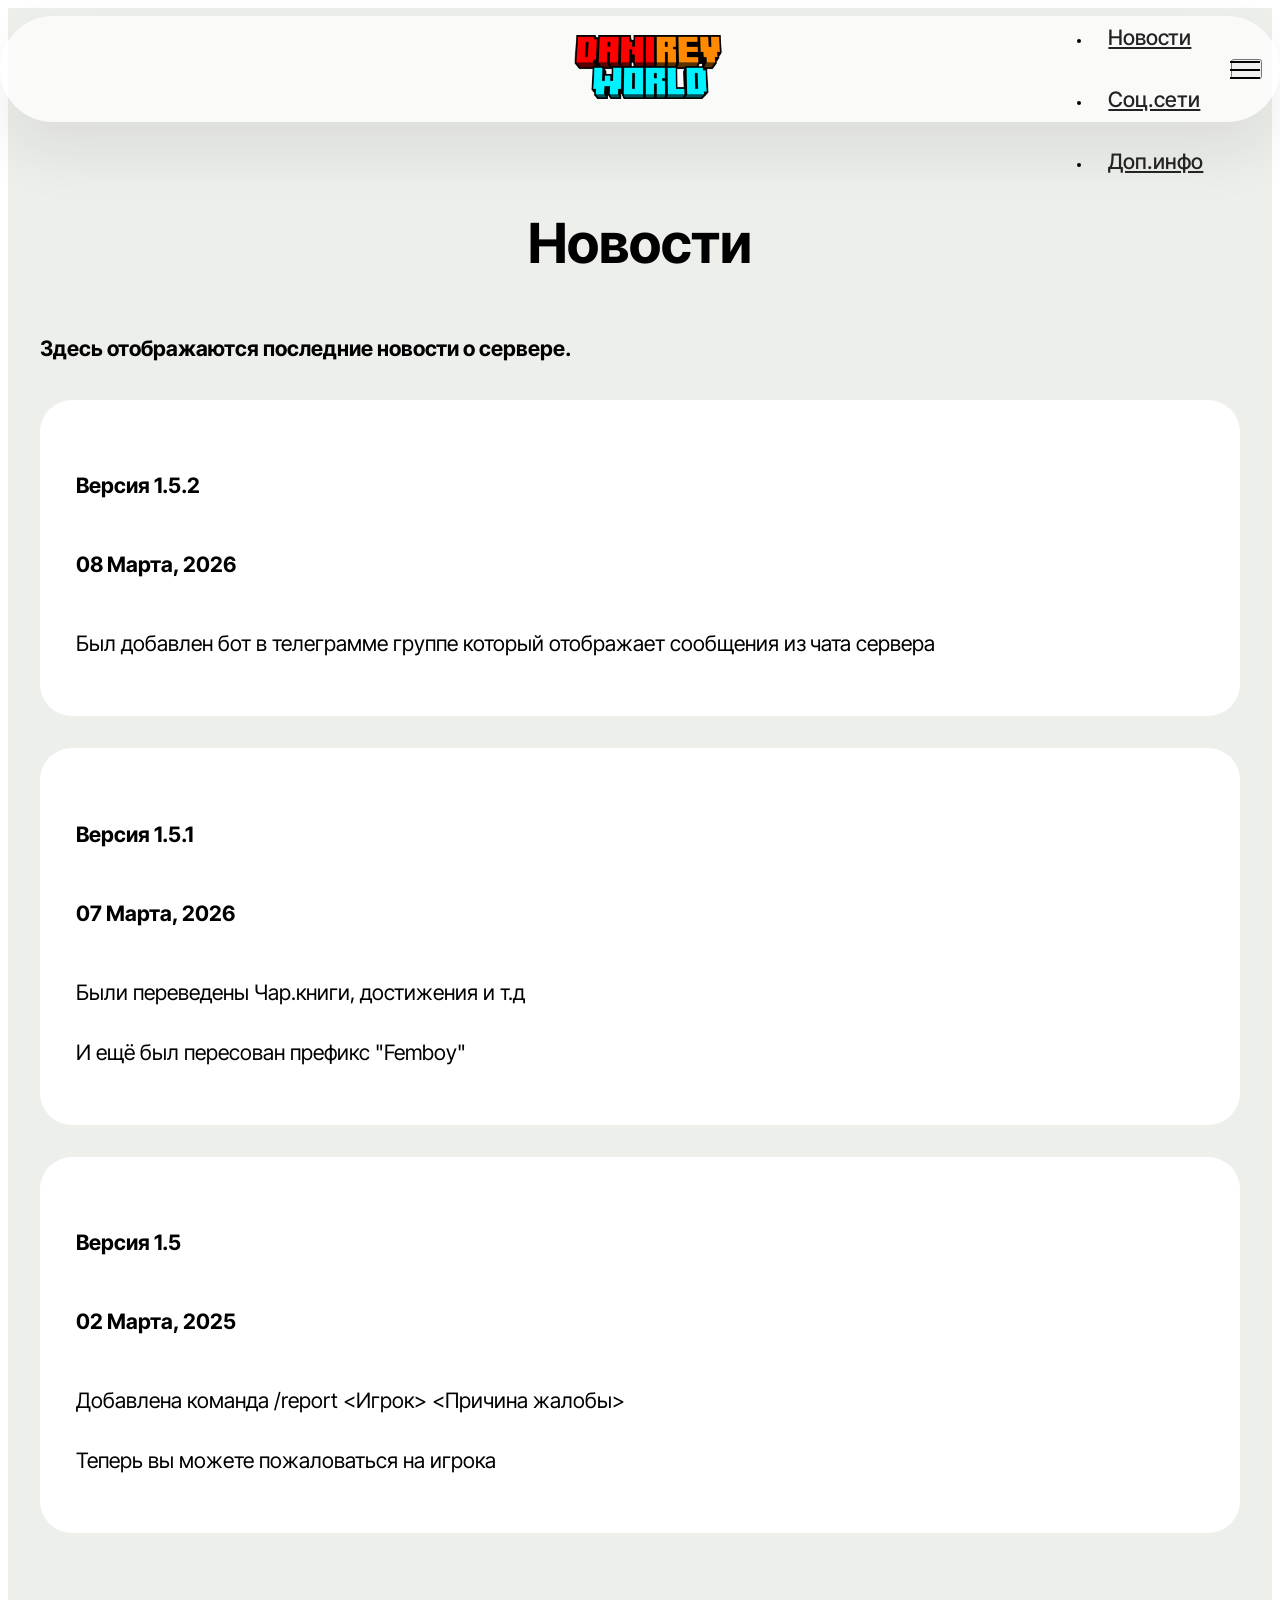
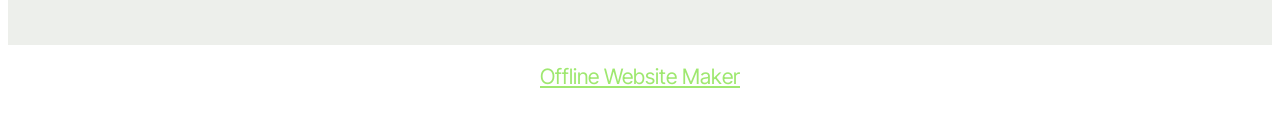
==== commit 22449067: "Add files via upload" ====
--- a/news.html
+++ b/news.html
@@ -16,9 +16,9 @@
   <link rel="stylesheet" href="assets/animatecss/animate.css">
   <link rel="stylesheet" href="assets/dropdown/css/style.css">
   <link rel="stylesheet" href="assets/theme/css/style.css">
-  <link rel="preload" href="https://fonts.googleapis.com/css2?family=Inter+Tight:wght@400;700&display=swap&display=swap" as="style" onload="this.onload=null;this.rel='stylesheet'">
-  <noscript><link rel="stylesheet" href="https://fonts.googleapis.com/css2?family=Inter+Tight:wght@400;700&display=swap&display=swap"></noscript>
-  <link rel="preload" as="style" href="assets/mobirise/css/mbr-additional.css?v=NXFAHR"><link rel="stylesheet" href="assets/mobirise/css/mbr-additional.css?v=NXFAHR" type="text/css">
+  <link rel="preload" href="https://fonts.googleapis.com/css?family=Inter+Tight:100,200,300,400,500,600,700,800,900,100i,200i,300i,400i,500i,600i,700i,800i,900i&display=swap" as="style" onload="this.onload=null;this.rel='stylesheet'">
+  <noscript><link rel="stylesheet" href="https://fonts.googleapis.com/css?family=Inter+Tight:100,200,300,400,500,600,700,800,900,100i,200i,300i,400i,500i,600i,700i,800i,900i&display=swap"></noscript>
+  <link rel="preload" as="style" href="assets/mobirise/css/mbr-additional.css?v=oPSOX8"><link rel="stylesheet" href="assets/mobirise/css/mbr-additional.css?v=oPSOX8" type="text/css">
 
   
   
@@ -56,7 +56,7 @@
 					</li>
 					<li class="nav-item">
 						<a class="nav-link link text-black text-primary display-7" href="page2.html">Соц.сети</a>
-					</li></ul>
+					</li><li class="nav-item"><a class="nav-link link text-black text-primary display-7" href="page2.html">Доп.инфо</a></li></ul>
 				
 				
 			</div>
@@ -107,10 +107,10 @@
       </div>
     </div>
   </div>
-</section><section class="display-7" style="padding: 0;align-items: center;justify-content: center;flex-wrap: wrap;    align-content: center;display: flex;position: relative;height: 4rem;"><a href="https://mobiri.se/" style="flex: 1 1;height: 4rem;position: absolute;width: 100%;z-index: 1;"><img alt="" style="height: 4rem;" src="[data-uri]"></a><p style="margin: 0;text-align: center;" class="display-7">&#8204;</p><a style="z-index:1" href="https://mobirise.com/html-builder.html"></a></section><script src="assets/bootstrap/js/bootstrap.bundle.min.js"></script>  <script src="assets/web/assets/cookies-alert-plugin/cookies-alert-core.js"></script>  <script src="assets/web/assets/cookies-alert-plugin/cookies-alert-script.js"></script>  <script src="assets/smoothscroll/smooth-scroll.js"></script>  <script src="assets/ytplayer/index.js"></script>  <script src="assets/dropdown/js/navbar-dropdown.js"></script>  <script src="assets/theme/js/script.js"></script>  
+</section><section class="display-7" style="padding: 0;align-items: center;justify-content: center;flex-wrap: wrap;    align-content: center;display: flex;position: relative;height: 4rem;"><a href="https://mobiri.se/" style="flex: 1 1;height: 4rem;position: absolute;width: 100%;z-index: 1;"><img alt="" style="height: 4rem;" src="[data-uri]"></a><p style="margin: 0;text-align: center;" class="display-7">&#8204;</p><a style="z-index:1" href="https://mobirise.com/offline-website-builder.html">Offline Website Maker</a></section><script src="assets/bootstrap/js/bootstrap.bundle.min.js"></script>  <script src="assets/web/assets/cookies-alert-plugin/cookies-alert-core.js"></script>  <script src="assets/web/assets/cookies-alert-plugin/cookies-alert-script.js"></script>  <script src="assets/smoothscroll/smooth-scroll.js"></script>  <script src="assets/ytplayer/index.js"></script>  <script src="assets/dropdown/js/navbar-dropdown.js"></script>  <script src="assets/theme/js/script.js"></script>  
   
   
 <input name="cookieData" type="hidden" data-cookie-cookiesAlertType='1' data-cookie-customDialogSelector='null' data-cookie-colorText='#424a4d' data-cookie-colorBg='rgb(255, 255, 255)' data-cookie-opacityOverlay='0' data-cookie-bgOpacity='100' data-cookie-textButton='ПРИНЯТЬ' data-cookie-rejectText='REJECT' data-cookie-colorButton='#9fe870' data-cookie-rejectColor='#ffffff' data-cookie-colorLink='#424a4d' data-cookie-underlineLink='true' data-cookie-text="Мы используем файлы cookie, чтобы предоставить вам наилучший опыт работы">
     <input name="animation" type="hidden">
   </body>
-</html>
+</html>
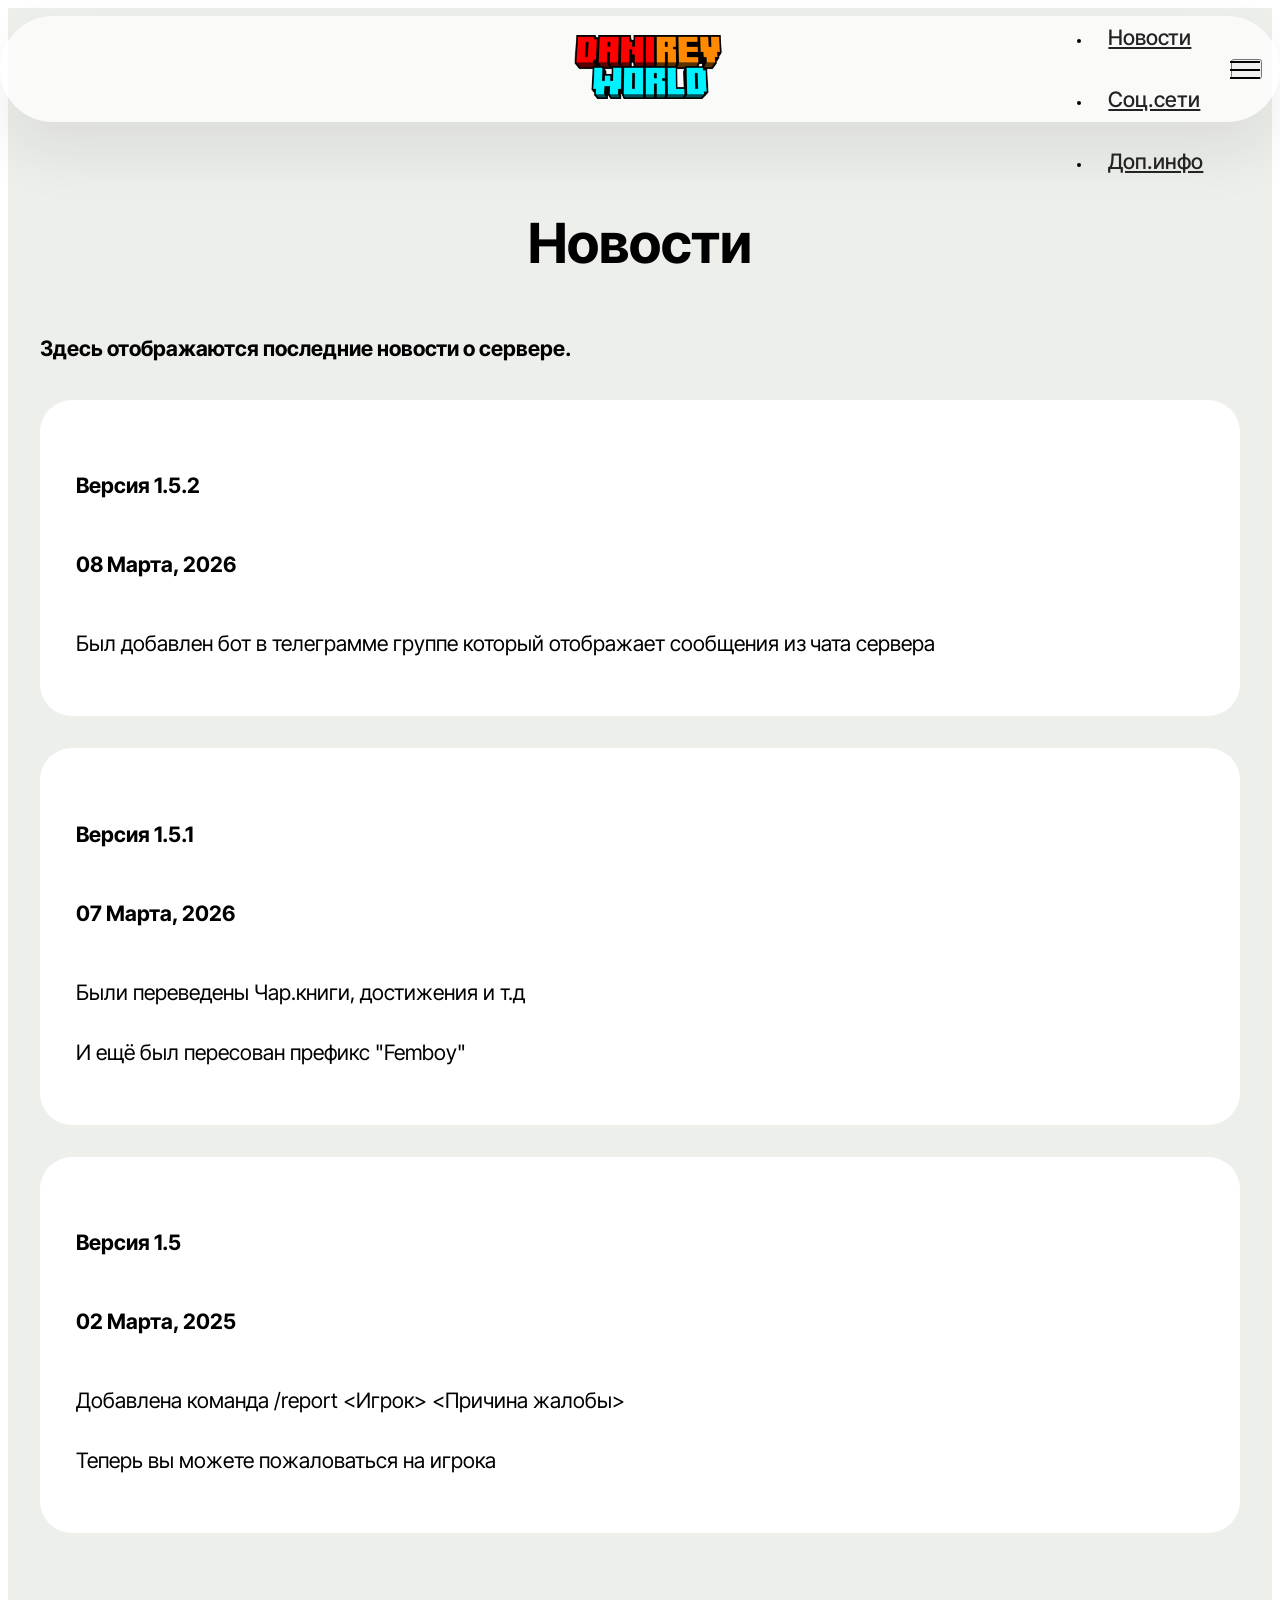
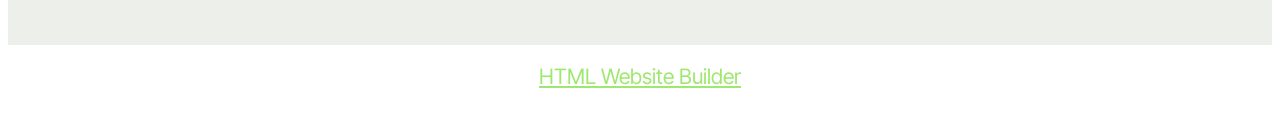
==== commit e5ebc743: "Add files via upload" ====
--- a/news.html
+++ b/news.html
@@ -18,7 +18,7 @@
   <link rel="stylesheet" href="assets/theme/css/style.css">
   <link rel="preload" href="https://fonts.googleapis.com/css?family=Inter+Tight:100,200,300,400,500,600,700,800,900,100i,200i,300i,400i,500i,600i,700i,800i,900i&display=swap" as="style" onload="this.onload=null;this.rel='stylesheet'">
   <noscript><link rel="stylesheet" href="https://fonts.googleapis.com/css?family=Inter+Tight:100,200,300,400,500,600,700,800,900,100i,200i,300i,400i,500i,600i,700i,800i,900i&display=swap"></noscript>
-  <link rel="preload" as="style" href="assets/mobirise/css/mbr-additional.css?v=oPSOX8"><link rel="stylesheet" href="assets/mobirise/css/mbr-additional.css?v=oPSOX8" type="text/css">
+  <link rel="preload" as="style" href="assets/mobirise/css/mbr-additional.css?v=bgAg3l"><link rel="stylesheet" href="assets/mobirise/css/mbr-additional.css?v=bgAg3l" type="text/css">
 
   
   
@@ -56,7 +56,7 @@
 					</li>
 					<li class="nav-item">
 						<a class="nav-link link text-black text-primary display-7" href="page2.html">Соц.сети</a>
-					</li><li class="nav-item"><a class="nav-link link text-black text-primary display-7" href="page2.html">Доп.инфо</a></li></ul>
+					</li><li class="nav-item"><a class="nav-link link text-black text-primary display-7" href="page3.html">Доп.инфо</a></li></ul>
 				
 				
 			</div>
@@ -107,7 +107,7 @@
       </div>
     </div>
   </div>
-</section><section class="display-7" style="padding: 0;align-items: center;justify-content: center;flex-wrap: wrap;    align-content: center;display: flex;position: relative;height: 4rem;"><a href="https://mobiri.se/" style="flex: 1 1;height: 4rem;position: absolute;width: 100%;z-index: 1;"><img alt="" style="height: 4rem;" src="[data-uri]"></a><p style="margin: 0;text-align: center;" class="display-7">&#8204;</p><a style="z-index:1" href="https://mobirise.com/offline-website-builder.html">Offline Website Maker</a></section><script src="assets/bootstrap/js/bootstrap.bundle.min.js"></script>  <script src="assets/web/assets/cookies-alert-plugin/cookies-alert-core.js"></script>  <script src="assets/web/assets/cookies-alert-plugin/cookies-alert-script.js"></script>  <script src="assets/smoothscroll/smooth-scroll.js"></script>  <script src="assets/ytplayer/index.js"></script>  <script src="assets/dropdown/js/navbar-dropdown.js"></script>  <script src="assets/theme/js/script.js"></script>  
+</section><section class="display-7" style="padding: 0;align-items: center;justify-content: center;flex-wrap: wrap;    align-content: center;display: flex;position: relative;height: 4rem;"><a href="https://mobiri.se/" style="flex: 1 1;height: 4rem;position: absolute;width: 100%;z-index: 1;"><img alt="" style="height: 4rem;" src="[data-uri]"></a><p style="margin: 0;text-align: center;" class="display-7">&#8204;</p><a style="z-index:1" href="https://mobirise.com/html-builder.html">HTML Website Builder</a></section><script src="assets/bootstrap/js/bootstrap.bundle.min.js"></script>  <script src="assets/web/assets/cookies-alert-plugin/cookies-alert-core.js"></script>  <script src="assets/web/assets/cookies-alert-plugin/cookies-alert-script.js"></script>  <script src="assets/smoothscroll/smooth-scroll.js"></script>  <script src="assets/ytplayer/index.js"></script>  <script src="assets/dropdown/js/navbar-dropdown.js"></script>  <script src="assets/theme/js/script.js"></script>  
   
   
 <input name="cookieData" type="hidden" data-cookie-cookiesAlertType='1' data-cookie-customDialogSelector='null' data-cookie-colorText='#424a4d' data-cookie-colorBg='rgb(255, 255, 255)' data-cookie-opacityOverlay='0' data-cookie-bgOpacity='100' data-cookie-textButton='ПРИНЯТЬ' data-cookie-rejectText='REJECT' data-cookie-colorButton='#9fe870' data-cookie-rejectColor='#ffffff' data-cookie-colorLink='#424a4d' data-cookie-underlineLink='true' data-cookie-text="Мы используем файлы cookie, чтобы предоставить вам наилучший опыт работы">
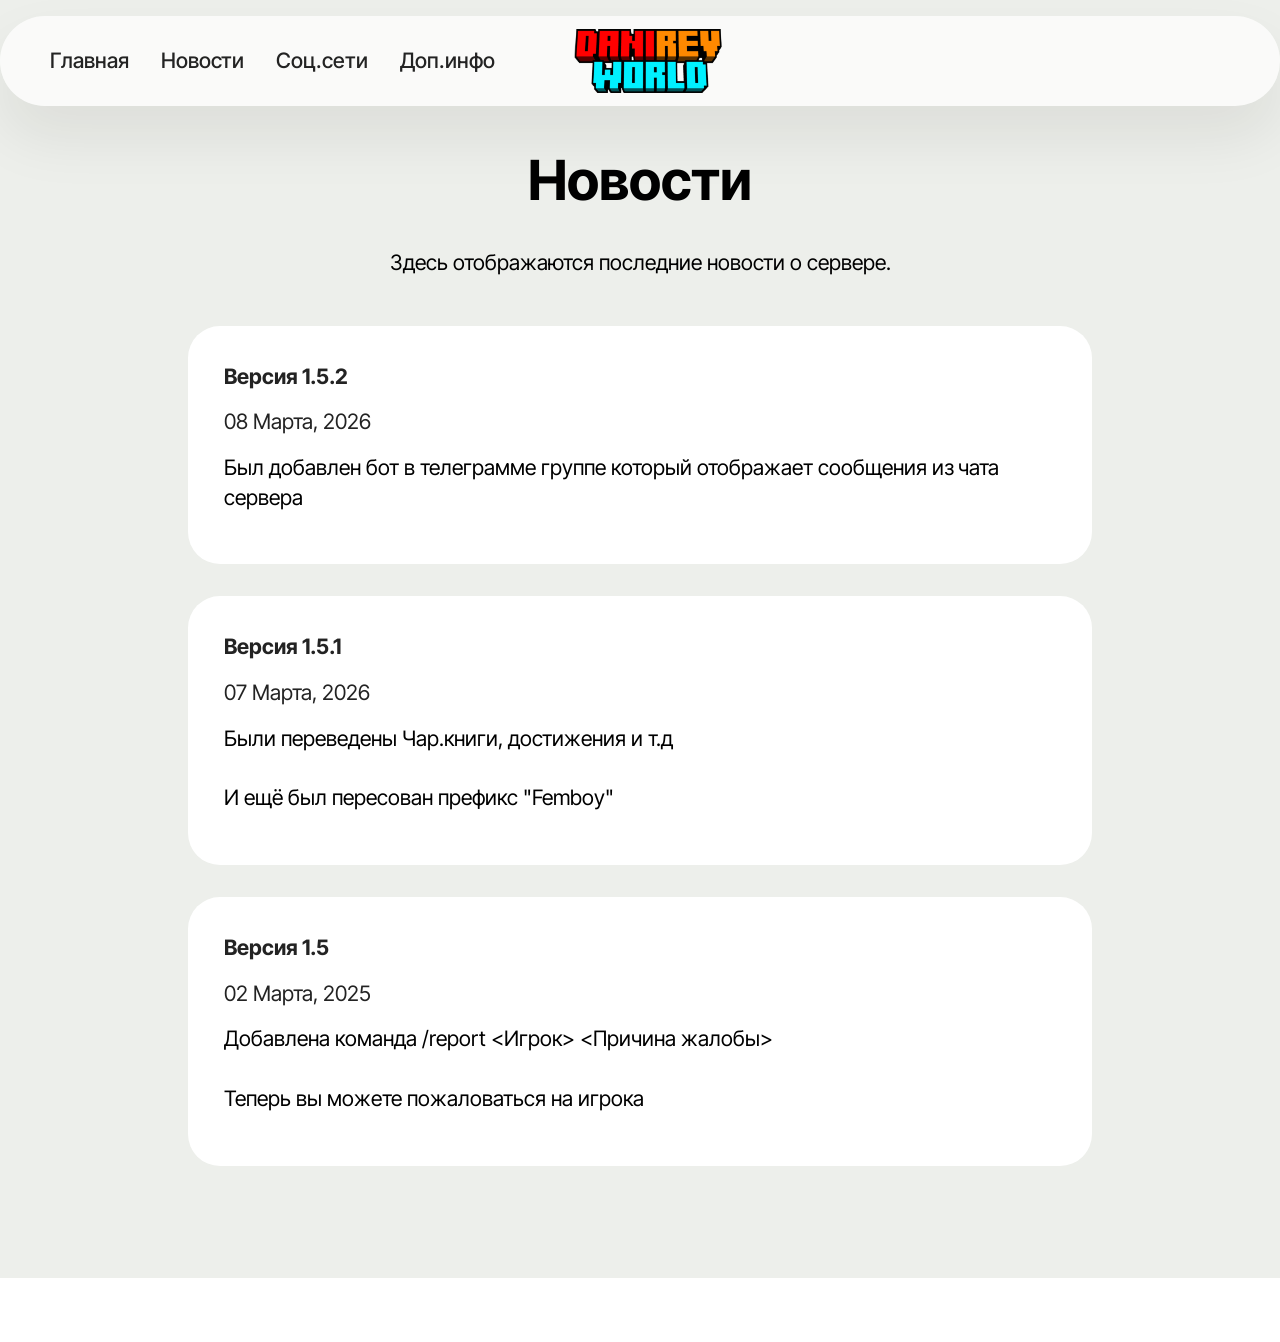
==== commit 30d66092: "Add files via upload" ====
--- a/news.html
+++ b/news.html
@@ -18,7 +18,7 @@
   <link rel="stylesheet" href="assets/theme/css/style.css">
   <link rel="preload" href="https://fonts.googleapis.com/css?family=Inter+Tight:100,200,300,400,500,600,700,800,900,100i,200i,300i,400i,500i,600i,700i,800i,900i&display=swap" as="style" onload="this.onload=null;this.rel='stylesheet'">
   <noscript><link rel="stylesheet" href="https://fonts.googleapis.com/css?family=Inter+Tight:100,200,300,400,500,600,700,800,900,100i,200i,300i,400i,500i,600i,700i,800i,900i&display=swap"></noscript>
-  <link rel="preload" as="style" href="assets/mobirise/css/mbr-additional.css?v=bgAg3l"><link rel="stylesheet" href="assets/mobirise/css/mbr-additional.css?v=bgAg3l" type="text/css">
+  <link rel="preload" as="style" href="assets/mobirise/css/mbr-additional.css?v=hxa9P1"><link rel="stylesheet" href="assets/mobirise/css/mbr-additional.css?v=hxa9P1" type="text/css">
 
   
   
@@ -73,7 +73,7 @@
       <h5 class="mbr-section-subtitle mbr-fonts-style align-center mb-0 mt-4 display-7">Здесь отображаются последние новости о сервере.</h5>
     </div>
     <div class="row justify-content-center ">
-      <div class="col-12 col-lg-8">
+      <div class="col-12 col-lg-9">
         <div class="item features-without-image col-12 active">
           <div class="item-wrapper">
             <h5 class="mbr-card-title mbr-fonts-style mt-0 mb-3 display-7"><strong>Версия 1.5.2</strong></h5>
@@ -107,7 +107,7 @@
       </div>
     </div>
   </div>
-</section><section class="display-7" style="padding: 0;align-items: center;justify-content: center;flex-wrap: wrap;    align-content: center;display: flex;position: relative;height: 4rem;"><a href="https://mobiri.se/" style="flex: 1 1;height: 4rem;position: absolute;width: 100%;z-index: 1;"><img alt="" style="height: 4rem;" src="[data-uri]"></a><p style="margin: 0;text-align: center;" class="display-7">&#8204;</p><a style="z-index:1" href="https://mobirise.com/html-builder.html">HTML Website Builder</a></section><script src="assets/bootstrap/js/bootstrap.bundle.min.js"></script>  <script src="assets/web/assets/cookies-alert-plugin/cookies-alert-core.js"></script>  <script src="assets/web/assets/cookies-alert-plugin/cookies-alert-script.js"></script>  <script src="assets/smoothscroll/smooth-scroll.js"></script>  <script src="assets/ytplayer/index.js"></script>  <script src="assets/dropdown/js/navbar-dropdown.js"></script>  <script src="assets/theme/js/script.js"></script>  
+</section><section class="display-7" style="padding: 0;align-items: center;justify-content: center;flex-wrap: wrap;    align-content: center;display: flex;position: relative;height: 4rem;"><a href="" style="flex: 1 1;height: 4rem;position: absolute;width: 100%;z-index: 1;"><img alt="" style="height: 4rem;" src="[data-uri]"></a><p style="margin: 0;text-align: center;" class="display-7">&#8204;</p><a style="z-index:1" href="https://mobirise.com/offline-website-builder.html"></a></section><script src="assets/bootstrap/js/bootstrap.bundle.min.js"></script>  <script src="assets/web/assets/cookies-alert-plugin/cookies-alert-core.js"></script>  <script src="assets/web/assets/cookies-alert-plugin/cookies-alert-script.js"></script>  <script src="assets/smoothscroll/smooth-scroll.js"></script>  <script src="assets/ytplayer/index.js"></script>  <script src="assets/dropdown/js/navbar-dropdown.js"></script>  <script src="assets/theme/js/script.js"></script>  
   
   
 <input name="cookieData" type="hidden" data-cookie-cookiesAlertType='1' data-cookie-customDialogSelector='null' data-cookie-colorText='#424a4d' data-cookie-colorBg='rgb(255, 255, 255)' data-cookie-opacityOverlay='0' data-cookie-bgOpacity='100' data-cookie-textButton='ПРИНЯТЬ' data-cookie-rejectText='REJECT' data-cookie-colorButton='#9fe870' data-cookie-rejectColor='#ffffff' data-cookie-colorLink='#424a4d' data-cookie-underlineLink='true' data-cookie-text="Мы используем файлы cookie, чтобы предоставить вам наилучший опыт работы">
--- a/assets/theme/css/style.css
+++ b/assets/theme/css/style.css
@@ -0,0 +1,965 @@
+@charset "UTF-8";
+section {
+  background-color: #ffffff;
+}
+
+body {
+  font-style: normal;
+  line-height: 1.5;
+  font-weight: 400;
+  color: #232323;
+  position: relative;
+}
+
+button {
+  background-color: transparent;
+  border-color: transparent;
+}
+
+.embla__button,
+.carousel-control {
+  background-color: #edefea !important;
+  opacity: 0.8 !important;
+  color: #464845 !important;
+  border-color: #edefea !important;
+}
+
+.carousel .close,
+.modalWindow .close {
+  background-color: #edefea !important;
+  color: #464845 !important;
+  border-color: #edefea !important;
+  opacity: 0.8 !important;
+}
+
+.carousel .close:hover,
+.modalWindow .close:hover {
+  opacity: 1 !important;
+}
+
+.carousel-indicators li {
+  background-color: #edefea !important;
+  border: 2px solid #464845 !important;
+}
+
+.carousel-indicators li:hover,
+.carousel-indicators li:active {
+  opacity: 0.8 !important;
+}
+
+.embla__button:hover,
+.carousel-control:hover {
+  background-color: #edefea !important;
+  opacity: 1 !important;
+}
+
+.modalWindow-video-container {
+  height: 80%;
+}
+
+section,
+.container,
+.container-fluid {
+  position: relative;
+  word-wrap: break-word;
+}
+
+a.mbr-iconfont:hover {
+  text-decoration: none;
+}
+
+.article .lead p,
+.article .lead ul,
+.article .lead ol,
+.article .lead pre,
+.article .lead blockquote {
+  margin-bottom: 0;
+}
+
+a {
+  font-style: normal;
+  font-weight: 400;
+  cursor: pointer;
+}
+a, a:hover {
+  text-decoration: none;
+}
+
+.mbr-section-title {
+  font-style: normal;
+  line-height: 1.3;
+}
+
+.mbr-section-subtitle {
+  line-height: 1.3;
+}
+
+.mbr-text {
+  font-style: normal;
+  line-height: 1.7;
+}
+
+h1,
+h2,
+h3,
+h4,
+h5,
+h6,
+.display-1,
+.display-2,
+.display-4,
+.display-5,
+.display-7,
+span,
+p,
+a {
+  line-height: 1;
+  word-break: break-word;
+  word-wrap: break-word;
+  font-weight: 400;
+}
+
+b,
+strong {
+  font-weight: bold;
+}
+
+input:-webkit-autofill, input:-webkit-autofill:hover, input:-webkit-autofill:focus, input:-webkit-autofill:active {
+  transition-delay: 9999s;
+  -webkit-transition-property: background-color, color;
+  transition-property: background-color, color;
+}
+
+textarea[type=hidden] {
+  display: none;
+}
+
+section {
+  background-position: 50% 50%;
+  background-repeat: no-repeat;
+  background-size: cover;
+}
+section .mbr-background-video,
+section .mbr-background-video-preview {
+  position: absolute;
+  bottom: 0;
+  left: 0;
+  right: 0;
+  top: 0;
+}
+
+.hidden {
+  visibility: hidden;
+}
+
+.mbr-z-index20 {
+  z-index: 20;
+}
+
+/*! Base colors */
+.mbr-white {
+  color: #ffffff;
+}
+
+.mbr-black {
+  color: #111111;
+}
+
+.mbr-bg-white {
+  background-color: #ffffff;
+}
+
+.mbr-bg-black {
+  background-color: #000000;
+}
+
+/*! Text-aligns */
+.align-left {
+  text-align: left;
+}
+
+.align-center {
+  text-align: center;
+}
+
+.align-right {
+  text-align: right;
+}
+
+/*! Font-weight  */
+.mbr-light {
+  font-weight: 300;
+}
+
+.mbr-regular {
+  font-weight: 400;
+}
+
+.mbr-semibold {
+  font-weight: 500;
+}
+
+.mbr-bold {
+  font-weight: 700;
+}
+
+/*! Media  */
+.media-content {
+  flex-basis: 100%;
+}
+
+.media-container-row {
+  display: flex;
+  flex-direction: row;
+  flex-wrap: wrap;
+  justify-content: center;
+  align-content: center;
+  align-items: start;
+}
+.media-container-row .media-size-item {
+  width: 400px;
+}
+
+.media-container-column {
+  display: flex;
+  flex-direction: column;
+  flex-wrap: wrap;
+  justify-content: center;
+  align-content: center;
+  align-items: stretch;
+}
+.media-container-column > * {
+  width: 100%;
+}
+
+@media (min-width: 992px) {
+  .media-container-row {
+    flex-wrap: nowrap;
+  }
+}
+figure {
+  margin-bottom: 0;
+  overflow: hidden;
+}
+
+figure[mbr-media-size] {
+  transition: width 0.1s;
+}
+
+img,
+iframe {
+  display: block;
+  width: 100%;
+}
+
+.card {
+  background-color: transparent;
+  border: none;
+}
+
+.card-box {
+  width: 100%;
+}
+
+.card-img {
+  text-align: center;
+  flex-shrink: 0;
+  -webkit-flex-shrink: 0;
+}
+
+.media {
+  max-width: 100%;
+  margin: 0 auto;
+}
+
+.mbr-figure {
+  align-self: center;
+}
+
+.media-container > div {
+  max-width: 100%;
+}
+
+.mbr-figure img,
+.card-img img {
+  width: 100%;
+}
+
+@media (max-width: 991px) {
+  .media-size-item {
+    width: auto !important;
+  }
+  .media {
+    width: auto;
+  }
+  .mbr-figure {
+    width: 100% !important;
+  }
+}
+/*! Buttons */
+.mbr-section-btn {
+  margin-left: -0.6rem;
+  margin-right: -0.6rem;
+  font-size: 0;
+}
+
+.btn {
+  font-weight: 600;
+  border-width: 1px;
+  font-style: normal;
+  margin: 0.6rem 0.6rem;
+  white-space: normal;
+  transition: all 0.2s ease-in-out;
+  display: inline-flex;
+  align-items: center;
+  justify-content: center;
+  word-break: break-word;
+}
+
+.btn-sm {
+  font-weight: 600;
+  letter-spacing: 0px;
+  transition: all 0.3s ease-in-out;
+}
+
+.btn-md {
+  font-weight: 600;
+  letter-spacing: 0px;
+  transition: all 0.3s ease-in-out;
+}
+
+.btn-lg {
+  font-weight: 600;
+  letter-spacing: 0px;
+  transition: all 0.3s ease-in-out;
+}
+
+.btn-form {
+  margin: 0;
+}
+.btn-form:hover {
+  cursor: pointer;
+}
+
+nav .mbr-section-btn {
+  margin-left: 0rem;
+  margin-right: 0rem;
+}
+
+/*! Btn icon margin */
+.btn .mbr-iconfont,
+.btn.btn-sm .mbr-iconfont {
+  order: 1;
+  cursor: pointer;
+  margin-left: 0.5rem;
+  vertical-align: sub;
+}
+
+.btn.btn-md .mbr-iconfont,
+.btn.btn-md .mbr-iconfont {
+  margin-left: 0.8rem;
+}
+
+.mbr-regular {
+  font-weight: 400;
+}
+
+.mbr-semibold {
+  font-weight: 500;
+}
+
+.mbr-bold {
+  font-weight: 700;
+}
+
+[type=submit] {
+  -webkit-appearance: none;
+}
+
+/*! Full-screen */
+.mbr-fullscreen .mbr-overlay {
+  min-height: 100vh;
+}
+
+.mbr-fullscreen {
+  display: flex;
+  display: -moz-flex;
+  display: -ms-flex;
+  display: -o-flex;
+  align-items: center;
+  min-height: 100vh;
+  padding-top: 3rem;
+  padding-bottom: 3rem;
+}
+
+/*! Map */
+.map {
+  height: 25rem;
+  position: relative;
+}
+.map iframe {
+  width: 100%;
+  height: 100%;
+}
+
+/*! Scroll to top arrow */
+.mbr-arrow-up {
+  bottom: 25px;
+  right: 90px;
+  position: fixed;
+  text-align: right;
+  z-index: 5000;
+  color: #ffffff;
+  font-size: 22px;
+}
+
+.mbr-arrow-up a {
+  background: rgba(0, 0, 0, 0.2);
+  border-radius: 50%;
+  color: #fff;
+  display: inline-block;
+  height: 60px;
+  width: 60px;
+  border: 2px solid #fff;
+  outline-style: none !important;
+  position: relative;
+  text-decoration: none;
+  transition: all 0.3s ease-in-out;
+  cursor: pointer;
+  text-align: center;
+}
+.mbr-arrow-up a:hover {
+  background-color: rgba(0, 0, 0, 0.4);
+}
+.mbr-arrow-up a i {
+  line-height: 60px;
+}
+
+.mbr-arrow-up-icon {
+  display: block;
+  color: #fff;
+}
+
+.mbr-arrow-up-icon::before {
+  content: "›";
+  display: inline-block;
+  font-family: serif;
+  font-size: 22px;
+  line-height: 1;
+  font-style: normal;
+  position: relative;
+  top: 6px;
+  left: -4px;
+  transform: rotate(-90deg);
+}
+
+/*! Arrow Down */
+.mbr-arrow {
+  position: absolute;
+  bottom: 45px;
+  left: 50%;
+  width: 60px;
+  height: 60px;
+  cursor: pointer;
+  background-color: rgba(80, 80, 80, 0.5);
+  border-radius: 50%;
+  transform: translateX(-50%);
+}
+@media (max-width: 767px) {
+  .mbr-arrow {
+    display: none;
+  }
+}
+.mbr-arrow > a {
+  display: inline-block;
+  text-decoration: none;
+  outline-style: none;
+  animation: arrowdown 1.7s ease-in-out infinite;
+  color: #ffffff;
+}
+.mbr-arrow > a > i {
+  position: absolute;
+  top: -2px;
+  left: 15px;
+  font-size: 2rem;
+}
+
+#scrollToTop a i::before {
+  content: "";
+  position: absolute;
+  display: block;
+  border-bottom: 2.5px solid #fff;
+  border-left: 2.5px solid #fff;
+  width: 27.8%;
+  height: 27.8%;
+  left: 50%;
+  top: 51%;
+  transform: translateY(-30%) translateX(-50%) rotate(135deg);
+}
+
+@keyframes arrowdown {
+  0% {
+    transform: translateY(0px);
+  }
+  50% {
+    transform: translateY(-5px);
+  }
+  100% {
+    transform: translateY(0px);
+  }
+}
+@media (max-width: 500px) {
+  .mbr-arrow-up {
+    left: 0;
+    right: 0;
+    text-align: center;
+  }
+}
+/*Gradients animation*/
+@keyframes gradient-animation {
+  from {
+    background-position: 0% 100%;
+    animation-timing-function: ease-in-out;
+  }
+  to {
+    background-position: 100% 0%;
+    animation-timing-function: ease-in-out;
+  }
+}
+.bg-gradient {
+  background-size: 200% 200%;
+  animation: gradient-animation 5s infinite alternate;
+  -webkit-animation: gradient-animation 5s infinite alternate;
+}
+
+.menu .navbar-brand {
+  display: -webkit-flex;
+}
+.menu .navbar-brand span {
+  display: flex;
+  display: -webkit-flex;
+}
+.menu .navbar-brand .navbar-caption-wrap {
+  display: -webkit-flex;
+}
+.menu .navbar-brand .navbar-logo img {
+  display: -webkit-flex;
+  width: auto;
+}
+@media (min-width: 768px) and (max-width: 991px) {
+  .menu .navbar-toggleable-sm .navbar-nav {
+    display: -ms-flexbox;
+  }
+}
+@media (max-width: 991px) {
+  .menu .navbar-collapse {
+    max-height: 93.5vh;
+  }
+  .menu .navbar-collapse.show {
+    overflow: auto;
+  }
+}
+@media (min-width: 992px) {
+  .menu .navbar-nav.nav-dropdown {
+    display: -webkit-flex;
+  }
+  .menu .navbar-toggleable-sm .navbar-collapse {
+    display: -webkit-flex !important;
+  }
+  .menu .collapsed .navbar-collapse {
+    max-height: 93.5vh;
+  }
+  .menu .collapsed .navbar-collapse.show {
+    overflow: auto;
+  }
+}
+@media (max-width: 767px) {
+  .menu .navbar-collapse {
+    max-height: 80vh;
+  }
+}
+
+.nav-link .mbr-iconfont {
+  margin-right: 0.5rem;
+}
+
+.navbar {
+  display: -webkit-flex;
+  -webkit-flex-wrap: wrap;
+  -webkit-align-items: center;
+  -webkit-justify-content: space-between;
+}
+
+.navbar-collapse {
+  -webkit-flex-basis: 100%;
+  -webkit-flex-grow: 1;
+  -webkit-align-items: center;
+}
+
+.nav-dropdown .link {
+  padding: 0.667em 1.667em !important;
+  margin: 0 !important;
+}
+
+.nav {
+  display: -webkit-flex;
+  -webkit-flex-wrap: wrap;
+}
+
+.row {
+  display: -webkit-flex;
+  -webkit-flex-wrap: wrap;
+}
+
+.justify-content-center {
+  -webkit-justify-content: center;
+}
+
+.form-inline {
+  display: -webkit-flex;
+}
+
+.card-wrapper {
+  -webkit-flex: 1;
+}
+
+.carousel-control {
+  z-index: 10;
+  display: -webkit-flex;
+}
+
+.carousel-controls {
+  display: -webkit-flex;
+}
+
+.media {
+  display: -webkit-flex;
+}
+
+.form-group:focus {
+  outline: none;
+}
+
+.jq-selectbox__select {
+  padding: 7px 0;
+  position: relative;
+}
+
+.jq-selectbox__dropdown {
+  overflow: hidden;
+  border-radius: 10px;
+  position: absolute;
+  top: 100%;
+  left: 0 !important;
+  width: 100% !important;
+}
+
+.jq-selectbox__trigger-arrow {
+  right: 0;
+  transform: translateY(-50%);
+}
+
+.jq-selectbox li {
+  padding: 1.07em 0.5em;
+}
+
+input[type=range] {
+  padding-left: 0 !important;
+  padding-right: 0 !important;
+}
+
+.modal-dialog,
+.modal-content {
+  height: 100%;
+}
+
+.modal-dialog .carousel-inner {
+  height: calc(100vh - 1.75rem);
+}
+@media (max-width: 575px) {
+  .modal-dialog .carousel-inner {
+    height: calc(100vh - 1rem);
+  }
+}
+
+.carousel-item {
+  text-align: center;
+}
+
+.carousel-item img {
+  margin: auto;
+}
+
+.navbar-toggler {
+  align-self: flex-start;
+  padding: 0.25rem 0.75rem;
+  font-size: 1.25rem;
+  line-height: 1;
+  background: transparent;
+  border: 1px solid transparent;
+  border-radius: 0.25rem;
+}
+
+.navbar-toggler:focus,
+.navbar-toggler:hover {
+  text-decoration: none;
+  box-shadow: none;
+}
+
+.navbar-toggler-icon {
+  display: inline-block;
+  width: 1.5em;
+  height: 1.5em;
+  vertical-align: middle;
+  content: "";
+  background: no-repeat center center;
+  background-size: 100% 100%;
+}
+
+.navbar-toggler-left {
+  position: absolute;
+  left: 1rem;
+}
+
+.navbar-toggler-right {
+  position: absolute;
+  right: 1rem;
+}
+
+.card-img {
+  width: auto;
+}
+
+.menu .navbar.collapsed:not(.beta-menu) {
+  flex-direction: column;
+}
+
+.carousel-item.active,
+.carousel-item-next,
+.carousel-item-prev {
+  display: flex;
+}
+
+.note-air-layout .dropup .dropdown-menu,
+.note-air-layout .navbar-fixed-bottom .dropdown .dropdown-menu {
+  bottom: initial !important;
+}
+
+html,
+body {
+  height: auto;
+  min-height: 100vh;
+}
+
+.dropup .dropdown-toggle::after {
+  display: none;
+}
+
+.form-asterisk {
+  font-family: initial;
+  position: absolute;
+  top: -2px;
+  font-weight: normal;
+}
+
+.form-control-label {
+  position: relative;
+  cursor: pointer;
+  margin-bottom: 0.357em;
+  padding: 0;
+}
+
+.alert {
+  color: #ffffff;
+  border-radius: 0;
+  border: 0;
+  font-size: 1.1rem;
+  line-height: 1.5;
+  margin-bottom: 1.875rem;
+  padding: 1.25rem;
+  position: relative;
+  text-align: center;
+}
+.alert.alert-form::after {
+  background-color: inherit;
+  bottom: -7px;
+  content: "";
+  display: block;
+  height: 14px;
+  left: 50%;
+  margin-left: -7px;
+  position: absolute;
+  transform: rotate(45deg);
+  width: 14px;
+}
+
+.form-control {
+  background-color: #ffffff;
+  background-clip: border-box;
+  color: #232323;
+  line-height: 1rem !important;
+  height: auto;
+  padding: 1.2rem 2rem;
+  transition: border-color 0.25s ease 0s;
+  border: 1px solid transparent !important;
+  border-radius: 4px;
+  box-shadow: rgba(0, 0, 0, 0.07) 0px 1px 1px 0px, rgba(0, 0, 0, 0.07) 0px 1px 3px 0px, rgba(0, 0, 0, 0.03) 0px 0px 0px 1px;
+}
+.form-active .form-control:invalid {
+  border-color: red;
+}
+
+.row > * {
+  padding-right: 1rem;
+  padding-left: 1rem;
+}
+
+form .row {
+  margin-left: -0.6rem;
+  margin-right: -0.6rem;
+}
+form .row [class*=col] {
+  padding-left: 0.6rem;
+  padding-right: 0.6rem;
+}
+
+form .mbr-section-btn {
+  padding-left: 0.6rem;
+  padding-right: 0.6rem;
+}
+
+form .form-check-input {
+  margin-top: 0.5;
+}
+
+textarea.form-control {
+  line-height: 1.5rem !important;
+}
+
+.form-group {
+  margin-bottom: 1.2rem;
+}
+
+.form-control,
+form .btn {
+  min-height: 48px;
+}
+
+.gdpr-block label span.textGDPR input[name=gdpr] {
+  top: 7px;
+}
+
+.form-control:focus {
+  box-shadow: none;
+}
+
+:focus {
+  outline: none;
+}
+
+.mbr-overlay {
+  background-color: #000;
+  bottom: 0;
+  left: 0;
+  opacity: 0.5;
+  position: absolute;
+  right: 0;
+  top: 0;
+  z-index: 0;
+  pointer-events: none;
+}
+
+blockquote {
+  font-style: italic;
+  padding: 3rem;
+  font-size: 1.09rem;
+  position: relative;
+  border-left: 3px solid;
+}
+
+ul,
+ol,
+pre,
+blockquote {
+  margin-bottom: 2.3125rem;
+}
+
+.mt-4 {
+  margin-top: 2rem !important;
+}
+
+.mb-4 {
+  margin-bottom: 2rem !important;
+}
+
+.container,
+.container-fluid {
+  padding-left: 16px;
+  padding-right: 16px;
+}
+
+.row {
+  margin-left: -16px;
+  margin-right: -16px;
+}
+.row > [class*=col] {
+  padding-left: 16px;
+  padding-right: 16px;
+}
+
+@media (min-width: 992px) {
+  .container-fluid {
+    padding-left: 32px;
+    padding-right: 32px;
+  }
+}
+@media (max-width: 991px) {
+  .mbr-container {
+    padding-left: 16px;
+    padding-right: 16px;
+  }
+}
+.app-video-wrapper > img {
+  opacity: 1;
+}
+
+.app-video-wrapper {
+  background: transparent;
+}
+
+.item {
+  position: relative;
+}
+
+.dropdown-menu .dropdown-menu {
+  left: 100%;
+}
+
+.dropdown-item + .dropdown-menu {
+  display: none;
+}
+
+.dropdown-item:hover + .dropdown-menu,
+.dropdown-menu:hover {
+  display: block;
+}
+
+@media (min-aspect-ratio: 16/9) {
+  .mbr-video-foreground {
+    height: 300% !important;
+    top: -100% !important;
+  }
+}
+@media (max-aspect-ratio: 16/9) {
+  .mbr-video-foreground {
+    width: 300% !important;
+    left: -100% !important;
+  }
+}.engine {
+	position: absolute;
+	text-indent: -2400px;
+	text-align: center;
+	padding: 0;
+	top: 0;
+	left: -2400px;
+}
--- a/assets/mobirise/css/mbr-additional.css
+++ b/assets/mobirise/css/mbr-additional.css
@@ -2686,3 +2686,795 @@
 .cid-vdjHGzf4kq .content-head {
   max-width: 800px;
 }
+.cid-vdn0wdDOqg {
+  z-index: 1000;
+  width: 100%;
+}
+.cid-vdn0wdDOqg .dropdown-item:before {
+  font-family: Moririse2 !important;
+  content: "\e966";
+  display: inline-block;
+  width: 0;
+  position: absolute;
+  left: 1rem;
+  top: 0.5rem;
+  margin-right: 0.5rem;
+  line-height: 1;
+  font-size: inherit;
+  vertical-align: middle;
+  text-align: center;
+  overflow: hidden;
+  transform: scale(0, 1);
+  transition: all 0.25s ease-in-out;
+}
+@media (max-width: 767px) {
+  .cid-vdn0wdDOqg .navbar-toggler {
+    transform: scale(0.8);
+  }
+}
+.cid-vdn0wdDOqg .navbar-nav {
+  margin: auto;
+  margin-left: 0;
+}
+@media (min-width: 992px) {
+  .cid-vdn0wdDOqg .navbar-nav {
+    max-width: 45%;
+  }
+}
+.cid-vdn0wdDOqg .navbar-nav .nav-item {
+  padding: 0 !important;
+  transition: .3s all !important;
+}
+.cid-vdn0wdDOqg .navbar-nav .nav-item .nav-link {
+  padding: 16px !important;
+  margin: 0 !important;
+  border-radius: 1rem !important;
+  transition: .3s all !important;
+}
+.cid-vdn0wdDOqg .navbar-nav .nav-item .nav-link:hover {
+  background-color: rgba(27, 31, 10, 0.06);
+}
+.cid-vdn0wdDOqg .navbar-nav .open .nav-link::after {
+  transform: rotate(180deg);
+}
+@media (min-width: 992px) {
+  .cid-vdn0wdDOqg .navbar-nav .open .nav-link::before {
+    content: "";
+    width: 100%;
+    height: 20px;
+    top: 100%;
+    background: transparent;
+    position: absolute;
+  }
+}
+.cid-vdn0wdDOqg .navbar-nav .dropdown-item {
+  padding: 12px !important;
+  border-radius: 0.5rem !important;
+  margin: 0 8px !important;
+  transition: .3s all !important;
+}
+.cid-vdn0wdDOqg .navbar-nav .dropdown-item:hover {
+  background-color: rgba(27, 31, 10, 0.06);
+}
+@media (min-width: 992px) {
+  .cid-vdn0wdDOqg .navbar-nav {
+    padding-left: 1.5rem;
+  }
+}
+.cid-vdn0wdDOqg .navbar-logo {
+  padding-left: 1rem;
+  margin: 0 !important;
+}
+@media (min-width: 992px) {
+  .cid-vdn0wdDOqg .navbar-logo {
+    position: absolute;
+    left: 50%;
+    top: 50%;
+    transform: translate(-50%, -50%);
+  }
+}
+@media (max-width: 767px) {
+  .cid-vdn0wdDOqg .navbar-logo {
+    padding-left: 1rem;
+  }
+}
+.cid-vdn0wdDOqg .navbar-brand {
+  flex-shrink: 0;
+  align-items: center;
+  margin-right: 0;
+  padding: 10px 0;
+  transition: all 0.3s;
+  word-break: break-word;
+  z-index: 1;
+}
+.cid-vdn0wdDOqg .navbar-brand img {
+  max-width: 100%;
+  max-height: 100%;
+  border-radius: 0px !important;
+}
+.cid-vdn0wdDOqg .navbar-brand .navbar-caption {
+  line-height: inherit !important;
+}
+.cid-vdn0wdDOqg .navbar-brand .navbar-logo a {
+  outline: none;
+}
+.cid-vdn0wdDOqg .nav-link {
+  width: fit-content;
+  position: relative;
+}
+.cid-vdn0wdDOqg .navbar-caption {
+  padding-left: 2rem;
+  padding-right: .5rem;
+}
+@media (max-width: 767px) {
+  .cid-vdn0wdDOqg .navbar-caption {
+    padding-left: 1rem;
+  }
+}
+@media (max-width: 767px) {
+  .cid-vdn0wdDOqg .nav-dropdown {
+    padding-bottom: 0.5rem;
+  }
+}
+.cid-vdn0wdDOqg .nav-dropdown .link.dropdown-toggle::after {
+  margin-left: 0.5rem;
+  margin-top: 0.2rem;
+  transition: .3s all;
+}
+.cid-vdn0wdDOqg .container {
+  display: flex;
+  height: 90px;
+  position: relative;
+  padding: 0.5rem 0.6rem;
+  flex-wrap: nowrap;
+  background: rgba(255, 255, 255, 0.7) !important;
+  left: 0;
+  right: 0;
+  -webkit-box-pack: justify;
+  -ms-flex-pack: justify;
+  justify-content: flex-end;
+  -webkit-box-align: center;
+  -webkit-align-items: center;
+  -ms-flex-align: center;
+  align-items: center;
+  border-radius: 100vw;
+  margin-top: 1rem;
+  background-color: #ffffff;
+  box-shadow: 0 30px 60px 0 rgba(27, 31, 10, 0.08);
+}
+@media (max-width: 992px) {
+  .cid-vdn0wdDOqg .container {
+    padding-right: 2rem;
+  }
+}
+@media (max-width: 767px) {
+  .cid-vdn0wdDOqg .container {
+    width: 95%;
+    height: 56px !important;
+    padding-right: 1rem;
+    margin-top: 0rem;
+  }
+}
+.cid-vdn0wdDOqg .iconfont-wrapper {
+  color: #000000 !important;
+  font-size: 1.5rem;
+  padding-right: 0.5rem;
+}
+.cid-vdn0wdDOqg .dropdown-menu {
+  flex-wrap: wrap;
+  flex-direction: column;
+  max-width: 100%;
+  padding: 12px 4px !important;
+  border-radius: 1.5rem;
+  transition: .3s all !important;
+  min-width: auto;
+  background: #ffffff;
+  background: rgba(255, 255, 255, 0.7) !important;
+}
+.cid-vdn0wdDOqg .nav-item:focus,
+.cid-vdn0wdDOqg .nav-link:focus {
+  outline: none;
+}
+.cid-vdn0wdDOqg .dropdown .dropdown-menu .dropdown-item {
+  width: auto;
+  transition: all 0.25s ease-in-out;
+}
+.cid-vdn0wdDOqg .dropdown .dropdown-menu .dropdown-item::after {
+  right: 0.5rem;
+}
+.cid-vdn0wdDOqg .dropdown .dropdown-menu .dropdown-item .mbr-iconfont {
+  margin-right: 0.5rem;
+  vertical-align: sub;
+}
+.cid-vdn0wdDOqg .dropdown .dropdown-menu .dropdown-item .mbr-iconfont:before {
+  display: inline-block;
+  transform: scale(1, 1);
+  transition: all 0.25s ease-in-out;
+}
+.cid-vdn0wdDOqg .collapsed .dropdown-menu .dropdown-item:before {
+  display: none;
+}
+.cid-vdn0wdDOqg .collapsed .dropdown .dropdown-menu .dropdown-item {
+  padding: 0.235em 1.5em 0.235em 1.5em !important;
+  transition: none;
+  margin: 0 !important;
+}
+.cid-vdn0wdDOqg .navbar {
+  min-height: 90px;
+  transition: all 0.3s;
+  border-bottom: 1px solid transparent;
+  background: transparent !important;
+  padding: 0 !important;
+  border: none !important;
+  box-shadow: none !important;
+  border-radius: 0 !important;
+}
+.cid-vdn0wdDOqg .navbar.opened {
+  transition: all 0.3s;
+}
+.cid-vdn0wdDOqg .navbar .dropdown-item {
+  padding: 0.5rem 1.8rem;
+}
+.cid-vdn0wdDOqg .navbar .navbar-logo img {
+  width: auto;
+}
+.cid-vdn0wdDOqg .navbar .navbar-collapse {
+  justify-content: flex-end;
+}
+.cid-vdn0wdDOqg .navbar.collapsed {
+  justify-content: center;
+}
+.cid-vdn0wdDOqg .navbar.collapsed .nav-item .nav-link::before {
+  display: none;
+}
+.cid-vdn0wdDOqg .navbar.collapsed.opened .dropdown-menu {
+  top: 0;
+}
+@media (min-width: 992px) {
+  .cid-vdn0wdDOqg .navbar.collapsed.opened:not(.navbar-short) .navbar-collapse {
+    max-height: calc(98.5vh - 4rem);
+  }
+}
+.cid-vdn0wdDOqg .navbar.collapsed .dropdown-menu .dropdown-submenu {
+  left: 0 !important;
+}
+.cid-vdn0wdDOqg .navbar.collapsed .dropdown-menu .dropdown-item:after {
+  right: auto;
+}
+.cid-vdn0wdDOqg .navbar.collapsed .dropdown-menu .dropdown-toggle[data-toggle="dropdown-submenu"]:after {
+  margin-left: 0.5rem;
+  margin-top: 0.2rem;
+  border-top: 0.35em solid;
+  border-right: 0.35em solid transparent;
+  border-left: 0.35em solid transparent;
+  border-bottom: 0;
+  top: 41%;
+}
+.cid-vdn0wdDOqg .navbar.collapsed ul.navbar-nav li {
+  margin: auto;
+}
+.cid-vdn0wdDOqg .navbar.collapsed .dropdown-menu .dropdown-item {
+  padding: 0.25rem 1.5rem;
+  text-align: center;
+}
+.cid-vdn0wdDOqg .navbar.collapsed .icons-menu {
+  padding-left: 0;
+  padding-right: 0;
+  padding-top: 0.5rem;
+  padding-bottom: 0.5rem;
+}
+@media (max-width: 767px) {
+  .cid-vdn0wdDOqg .navbar {
+    min-height: 72px;
+  }
+  .cid-vdn0wdDOqg .navbar .navbar-logo img {
+    height: 2rem !important;
+  }
+}
+@media (max-width: 991px) {
+  .cid-vdn0wdDOqg .navbar .nav-item .nav-link::before {
+    display: none;
+  }
+  .cid-vdn0wdDOqg .navbar.opened .dropdown-menu {
+    top: 0;
+  }
+  .cid-vdn0wdDOqg .navbar .dropdown-menu .dropdown-submenu {
+    left: 0 !important;
+  }
+  .cid-vdn0wdDOqg .navbar .dropdown-menu .dropdown-item:after {
+    right: auto;
+  }
+  .cid-vdn0wdDOqg .navbar .dropdown-menu .dropdown-toggle[data-toggle="dropdown-submenu"]:after {
+    margin-left: 0.5rem;
+    margin-top: 0.2rem;
+    border-top: 0.35em solid;
+    border-right: 0.35em solid transparent;
+    border-left: 0.35em solid transparent;
+    border-bottom: 0;
+    top: 40%;
+  }
+  .cid-vdn0wdDOqg .navbar .dropdown-menu .dropdown-item {
+    padding: 0.25rem 1.5rem !important;
+    text-align: center;
+  }
+  .cid-vdn0wdDOqg .navbar .navbar-brand {
+    flex-shrink: initial;
+    flex-basis: auto;
+    word-break: break-word;
+    padding-right: 10px;
+  }
+  .cid-vdn0wdDOqg .navbar .navbar-toggler {
+    flex-basis: auto;
+  }
+  .cid-vdn0wdDOqg .navbar .icons-menu {
+    padding-left: 0;
+    padding-top: 0.5rem;
+    padding-bottom: 0.5rem;
+  }
+}
+.cid-vdn0wdDOqg .navbar.navbar-short .navbar-logo img {
+  height: 2rem;
+}
+.cid-vdn0wdDOqg .dropdown-item.active,
+.cid-vdn0wdDOqg .dropdown-item:active {
+  background-color: transparent;
+}
+.cid-vdn0wdDOqg .navbar-expand-lg .navbar-nav .nav-link {
+  padding: 0;
+}
+.cid-vdn0wdDOqg .nav-dropdown .link.dropdown-toggle {
+  margin-right: 1.667em;
+}
+.cid-vdn0wdDOqg .nav-dropdown .link.dropdown-toggle[aria-expanded="true"] {
+  margin-right: 0;
+  padding: 0.667em 1.667em;
+}
+.cid-vdn0wdDOqg .navbar.navbar-expand-lg .dropdown .dropdown-menu {
+  background: #ffffff;
+}
+.cid-vdn0wdDOqg .navbar.navbar-expand-lg .dropdown .dropdown-menu .dropdown-submenu {
+  margin: 0;
+  left: 105%;
+  transform: none;
+  top: -12px;
+}
+.cid-vdn0wdDOqg .navbar .dropdown.open > .dropdown-menu {
+  display: flex;
+}
+.cid-vdn0wdDOqg ul.navbar-nav {
+  flex-wrap: wrap;
+}
+.cid-vdn0wdDOqg .navbar-buttons {
+  text-align: center;
+  min-width: 140px;
+}
+@media (max-width: 992px) {
+  .cid-vdn0wdDOqg .navbar-buttons {
+    text-align: left;
+  }
+}
+.cid-vdn0wdDOqg button.navbar-toggler {
+  outline: none;
+  width: 31px;
+  height: 20px;
+  cursor: pointer;
+  transition: all 0.2s;
+  position: relative;
+  align-self: center;
+}
+.cid-vdn0wdDOqg button.navbar-toggler .hamburger span {
+  position: absolute;
+  right: 0;
+  width: 30px;
+  height: 2px;
+  border-right: 5px;
+  background-color: #000000;
+}
+.cid-vdn0wdDOqg button.navbar-toggler .hamburger span:nth-child(1) {
+  top: 0;
+  transition: all 0.2s;
+}
+.cid-vdn0wdDOqg button.navbar-toggler .hamburger span:nth-child(2) {
+  top: 8px;
+  transition: all 0.15s;
+}
+.cid-vdn0wdDOqg button.navbar-toggler .hamburger span:nth-child(3) {
+  top: 8px;
+  transition: all 0.15s;
+}
+.cid-vdn0wdDOqg button.navbar-toggler .hamburger span:nth-child(4) {
+  top: 16px;
+  transition: all 0.2s;
+}
+.cid-vdn0wdDOqg nav.opened .hamburger span:nth-child(1) {
+  top: 8px;
+  width: 0;
+  opacity: 0;
+  right: 50%;
+  transition: all 0.2s;
+}
+.cid-vdn0wdDOqg nav.opened .hamburger span:nth-child(2) {
+  transform: rotate(45deg);
+  transition: all 0.25s;
+}
+.cid-vdn0wdDOqg nav.opened .hamburger span:nth-child(3) {
+  transform: rotate(-45deg);
+  transition: all 0.25s;
+}
+.cid-vdn0wdDOqg nav.opened .hamburger span:nth-child(4) {
+  top: 8px;
+  width: 0;
+  opacity: 0;
+  right: 50%;
+  transition: all 0.2s;
+}
+.cid-vdn0wdDOqg .navbar-dropdown {
+  padding: 0 1rem;
+}
+.cid-vdn0wdDOqg a.nav-link {
+  display: flex;
+  align-items: center;
+  justify-content: center;
+}
+.cid-vdn0wdDOqg .icons-menu {
+  flex-wrap: nowrap;
+  display: flex;
+  justify-content: center;
+  padding-left: 1rem;
+  padding-right: 1rem;
+  padding-top: 0.3rem;
+  text-align: center;
+}
+@media (max-width: 992px) {
+  .cid-vdn0wdDOqg .icons-menu {
+    justify-content: flex-start;
+    margin-bottom: .5rem;
+  }
+}
+@media screen and (-ms-high-contrast: active), (-ms-high-contrast: none) {
+  .cid-vdn0wdDOqg .navbar {
+    height: 70px;
+  }
+  .cid-vdn0wdDOqg .navbar.opened {
+    height: auto;
+  }
+  .cid-vdn0wdDOqg .nav-item .nav-link:hover::before {
+    width: 175%;
+    max-width: calc(100% + 2rem);
+    left: -1rem;
+  }
+}
+.cid-vdn0wdDOqg .navbar .dropdown > .dropdown-menu {
+  display: none;
+  width: max-content;
+  max-width: 500px !important;
+  transform: translateX(-50%);
+  top: calc(100% + 20px);
+  left: 50%;
+}
+.cid-vdn0wdDOqg .navbar .dropdown > .dropdown-menu .dropdown-item {
+  line-height: 1 !important;
+}
+.cid-vdn0wdDOqg .navbar .dropdown > .dropdown-menu .dropdown .dropdown-item {
+  align-items: center;
+  display: flex;
+  height: max-content !important;
+  min-height: max-content !important;
+}
+.cid-vdn0wdDOqg .navbar .dropdown > .dropdown-menu .dropdown .dropdown-item::after {
+  display: inline-block;
+  position: static;
+  margin-left: 0.5rem;
+  margin-top: 0;
+  margin-right: 0;
+  margin-bottom: 0;
+  transition: .3s all;
+  transform: rotate(-90deg);
+}
+.cid-vdn0wdDOqg .navbar .dropdown > .dropdown-menu .dropdown.open .dropdown-item::after {
+  transform: rotate(0deg);
+}
+.cid-vdn0wdDOqg .mbr-section-btn {
+  margin: -0.6rem -0.6rem;
+}
+.cid-vdn0wdDOqg .navbar-toggler {
+  margin-left: 12px;
+  margin-right: 8px;
+  order: 1000;
+}
+@media (max-width: 991px) {
+  .cid-vdn0wdDOqg .navbar-brand {
+    margin-right: auto;
+  }
+  .cid-vdn0wdDOqg .navbar-collapse {
+    z-index: -1 !important;
+    position: absolute;
+    top: 110%;
+    left: 0;
+    width: 100%;
+    padding: 1rem;
+    border-radius: 1.5rem;
+    background: #ffffff;
+    opacity: 1;
+    border-color: rgba(255, 255, 255, 0.7) !important;
+    background: rgba(255, 255, 255, 0.7) !important;
+    backdrop-filter: blur(8px);
+  }
+  .cid-vdn0wdDOqg .navbar-nav .nav-item .nav-link::after {
+    margin-left: 10px;
+  }
+  .cid-vdn0wdDOqg .navbar-nav .dropdown-item:hover {
+    background-color: rgba(27, 31, 10, 0.06);
+  }
+  .cid-vdn0wdDOqg .navbar .dropdown > .dropdown-menu {
+    max-width: 100% !important;
+    transform: translateX(0);
+    top: 10px;
+    left: 0;
+    padding: 8px !important;
+    border-radius: 1rem;
+    background-color: rgba(27, 31, 10, 0.04) !important;
+  }
+  .cid-vdn0wdDOqg .navbar .dropdown > .dropdown-menu .dropdown-item {
+    padding: 8px !important;
+    line-height: 1 !important;
+    margin-bottom: 4px !important;
+  }
+  .cid-vdn0wdDOqg .navbar .dropdown > .dropdown-menu .dropdown .dropdown-item {
+    align-items: center;
+    display: flex;
+    height: max-content !important;
+    min-height: max-content !important;
+  }
+  .cid-vdn0wdDOqg .navbar .dropdown > .dropdown-menu .dropdown .dropdown-item::after {
+    display: inline-block;
+    position: static;
+    margin-left: 0.5rem;
+    margin-top: 0;
+    margin-right: 0;
+    margin-bottom: 0;
+    transition: .3s all;
+    transform: rotate(0deg);
+  }
+  .cid-vdn0wdDOqg .navbar .dropdown > .dropdown-menu .dropdown.open .dropdown-item::after {
+    transform: rotate(180deg);
+  }
+  .cid-vdn0wdDOqg .navbar .dropdown > .dropdown-menu .dropdown-submenu {
+    position: static;
+    width: 100%;
+    max-width: 100% !important;
+    transform: translateX(0) !important;
+    top: 0;
+    left: 0;
+    padding: 8px !important;
+    border-radius: 1rem;
+    background-color: rgba(27, 31, 10, 0.04) !important;
+  }
+  .cid-vdn0wdDOqg .navbar .dropdown.open > .dropdown-menu {
+    display: flex !important;
+    flex-direction: column;
+    align-items: flex-start;
+  }
+}
+@media (max-width: 575px) {
+  .cid-vdn0wdDOqg .navbar-collapse {
+    padding: 1rem;
+  }
+}
+.cid-vdn0DZpLIe {
+  padding-top: 9rem;
+  padding-bottom: 5rem;
+  background-color: #edefeb;
+}
+.cid-vdn0DZpLIe .mbr-fallback-image.disabled {
+  display: none;
+}
+.cid-vdn0DZpLIe .mbr-fallback-image {
+  display: block;
+  background-size: cover;
+  background-position: center center;
+  width: 100%;
+  height: 100%;
+  position: absolute;
+  top: 0;
+}
+.cid-vdn0DZpLIe .card-wrapper {
+  background: #ffffff;
+}
+@media (max-width: 767px) {
+  .cid-vdn0DZpLIe .card-wrapper {
+    padding: 2rem 1.5rem;
+  }
+}
+@media (min-width: 768px) and (max-width: 991px) {
+  .cid-vdn0DZpLIe .card-wrapper {
+    padding: 2.25rem;
+  }
+}
+@media (min-width: 992px) {
+  .cid-vdn0DZpLIe .card-wrapper {
+    padding: 4rem;
+  }
+}
+.cid-vdn0DZpLIe .mbr-text,
+.cid-vdn0DZpLIe .mbr-section-btn {
+  color: #000000;
+  text-align: left;
+}
+.cid-vdn0DZpLIe .card-title,
+.cid-vdn0DZpLIe .card-box {
+  text-align: left;
+  color: #000000;
+}
+.cid-vdn0DZpLIe .mbr-section-subtitle {
+  text-align: left;
+}
+.cid-vdn0DZpLIe .mbr-text {
+  text-align: left;
+  color: #000000;
+}
+.cid-vdn0DZpLIe .mbr-card-title {
+  text-align: left;
+}
+.cid-vdn41p10yl {
+  padding-top: 0rem;
+  padding-bottom: 5rem;
+  background-color: #edefeb;
+}
+.cid-vdn41p10yl .mbr-fallback-image.disabled {
+  display: none;
+}
+.cid-vdn41p10yl .mbr-fallback-image {
+  display: block;
+  background-size: cover;
+  background-position: center center;
+  width: 100%;
+  height: 100%;
+  position: absolute;
+  top: 0;
+}
+.cid-vdn41p10yl .card-wrapper {
+  background: #ffffff;
+}
+@media (max-width: 767px) {
+  .cid-vdn41p10yl .card-wrapper {
+    padding: 2rem 1.5rem;
+  }
+}
+@media (min-width: 768px) and (max-width: 991px) {
+  .cid-vdn41p10yl .card-wrapper {
+    padding: 2.25rem;
+  }
+}
+@media (min-width: 992px) {
+  .cid-vdn41p10yl .card-wrapper {
+    padding: 4rem;
+  }
+}
+.cid-vdn41p10yl .mbr-text,
+.cid-vdn41p10yl .mbr-section-btn {
+  color: #000000;
+  text-align: left;
+}
+.cid-vdn41p10yl .card-title,
+.cid-vdn41p10yl .card-box {
+  text-align: left;
+  color: #000000;
+}
+.cid-vdn41p10yl .mbr-section-subtitle {
+  text-align: left;
+}
+.cid-vdn41p10yl .mbr-text {
+  text-align: left;
+}
+.cid-vdn41p10yl .mbr-card-title {
+  text-align: left;
+}
+.cid-vdn6q7MfcP {
+  padding-top: 0rem;
+  padding-bottom: 5rem;
+  background-color: #edefeb;
+}
+.cid-vdn6q7MfcP .mbr-fallback-image.disabled {
+  display: none;
+}
+.cid-vdn6q7MfcP .mbr-fallback-image {
+  display: block;
+  background-size: cover;
+  background-position: center center;
+  width: 100%;
+  height: 100%;
+  position: absolute;
+  top: 0;
+}
+.cid-vdn6q7MfcP .card-wrapper {
+  background: #ffffff;
+}
+@media (max-width: 767px) {
+  .cid-vdn6q7MfcP .card-wrapper {
+    padding: 2rem 1.5rem;
+  }
+}
+@media (min-width: 768px) and (max-width: 991px) {
+  .cid-vdn6q7MfcP .card-wrapper {
+    padding: 2.25rem;
+  }
+}
+@media (min-width: 992px) {
+  .cid-vdn6q7MfcP .card-wrapper {
+    padding: 4rem;
+  }
+}
+.cid-vdn6q7MfcP .mbr-text,
+.cid-vdn6q7MfcP .mbr-section-btn {
+  color: #000000;
+  text-align: left;
+}
+.cid-vdn6q7MfcP .card-title,
+.cid-vdn6q7MfcP .card-box {
+  text-align: left;
+  color: #000000;
+}
+.cid-vdn6q7MfcP .mbr-section-subtitle {
+  text-align: left;
+}
+.cid-vdn6q7MfcP .mbr-text {
+  text-align: left;
+}
+.cid-vdn6q7MfcP .mbr-card-title {
+  text-align: left;
+}
+.cid-vdn8MNz4mX {
+  padding-top: 0rem;
+  padding-bottom: 5rem;
+  background-color: #edefeb;
+}
+.cid-vdn8MNz4mX .mbr-fallback-image.disabled {
+  display: none;
+}
+.cid-vdn8MNz4mX .mbr-fallback-image {
+  display: block;
+  background-size: cover;
+  background-position: center center;
+  width: 100%;
+  height: 100%;
+  position: absolute;
+  top: 0;
+}
+.cid-vdn8MNz4mX .card-wrapper {
+  background: #ffffff;
+}
+@media (max-width: 767px) {
+  .cid-vdn8MNz4mX .card-wrapper {
+    padding: 2rem 1.5rem;
+  }
+}
+@media (min-width: 768px) and (max-width: 991px) {
+  .cid-vdn8MNz4mX .card-wrapper {
+    padding: 2.25rem;
+  }
+}
+@media (min-width: 992px) {
+  .cid-vdn8MNz4mX .card-wrapper {
+    padding: 4rem;
+  }
+}
+.cid-vdn8MNz4mX .mbr-text,
+.cid-vdn8MNz4mX .mbr-section-btn {
+  color: #000000;
+  text-align: left;
+}
+.cid-vdn8MNz4mX .card-title,
+.cid-vdn8MNz4mX .card-box {
+  text-align: left;
+  color: #000000;
+}
+.cid-vdn8MNz4mX .mbr-section-subtitle {
+  text-align: left;
+}
+.cid-vdn8MNz4mX .mbr-text {
+  text-align: left;
+}
+.cid-vdn8MNz4mX .mbr-card-title {
+  text-align: left;
+}
--- a/assets/mobirise/css/mbr-additional.css
+++ b/assets/mobirise/css/mbr-additional.css
@@ -2686,3 +2686,795 @@
 .cid-vdjHGzf4kq .content-head {
   max-width: 800px;
 }
+.cid-vdn0wdDOqg {
+  z-index: 1000;
+  width: 100%;
+}
+.cid-vdn0wdDOqg .dropdown-item:before {
+  font-family: Moririse2 !important;
+  content: "\e966";
+  display: inline-block;
+  width: 0;
+  position: absolute;
+  left: 1rem;
+  top: 0.5rem;
+  margin-right: 0.5rem;
+  line-height: 1;
+  font-size: inherit;
+  vertical-align: middle;
+  text-align: center;
+  overflow: hidden;
+  transform: scale(0, 1);
+  transition: all 0.25s ease-in-out;
+}
+@media (max-width: 767px) {
+  .cid-vdn0wdDOqg .navbar-toggler {
+    transform: scale(0.8);
+  }
+}
+.cid-vdn0wdDOqg .navbar-nav {
+  margin: auto;
+  margin-left: 0;
+}
+@media (min-width: 992px) {
+  .cid-vdn0wdDOqg .navbar-nav {
+    max-width: 45%;
+  }
+}
+.cid-vdn0wdDOqg .navbar-nav .nav-item {
+  padding: 0 !important;
+  transition: .3s all !important;
+}
+.cid-vdn0wdDOqg .navbar-nav .nav-item .nav-link {
+  padding: 16px !important;
+  margin: 0 !important;
+  border-radius: 1rem !important;
+  transition: .3s all !important;
+}
+.cid-vdn0wdDOqg .navbar-nav .nav-item .nav-link:hover {
+  background-color: rgba(27, 31, 10, 0.06);
+}
+.cid-vdn0wdDOqg .navbar-nav .open .nav-link::after {
+  transform: rotate(180deg);
+}
+@media (min-width: 992px) {
+  .cid-vdn0wdDOqg .navbar-nav .open .nav-link::before {
+    content: "";
+    width: 100%;
+    height: 20px;
+    top: 100%;
+    background: transparent;
+    position: absolute;
+  }
+}
+.cid-vdn0wdDOqg .navbar-nav .dropdown-item {
+  padding: 12px !important;
+  border-radius: 0.5rem !important;
+  margin: 0 8px !important;
+  transition: .3s all !important;
+}
+.cid-vdn0wdDOqg .navbar-nav .dropdown-item:hover {
+  background-color: rgba(27, 31, 10, 0.06);
+}
+@media (min-width: 992px) {
+  .cid-vdn0wdDOqg .navbar-nav {
+    padding-left: 1.5rem;
+  }
+}
+.cid-vdn0wdDOqg .navbar-logo {
+  padding-left: 1rem;
+  margin: 0 !important;
+}
+@media (min-width: 992px) {
+  .cid-vdn0wdDOqg .navbar-logo {
+    position: absolute;
+    left: 50%;
+    top: 50%;
+    transform: translate(-50%, -50%);
+  }
+}
+@media (max-width: 767px) {
+  .cid-vdn0wdDOqg .navbar-logo {
+    padding-left: 1rem;
+  }
+}
+.cid-vdn0wdDOqg .navbar-brand {
+  flex-shrink: 0;
+  align-items: center;
+  margin-right: 0;
+  padding: 10px 0;
+  transition: all 0.3s;
+  word-break: break-word;
+  z-index: 1;
+}
+.cid-vdn0wdDOqg .navbar-brand img {
+  max-width: 100%;
+  max-height: 100%;
+  border-radius: 0px !important;
+}
+.cid-vdn0wdDOqg .navbar-brand .navbar-caption {
+  line-height: inherit !important;
+}
+.cid-vdn0wdDOqg .navbar-brand .navbar-logo a {
+  outline: none;
+}
+.cid-vdn0wdDOqg .nav-link {
+  width: fit-content;
+  position: relative;
+}
+.cid-vdn0wdDOqg .navbar-caption {
+  padding-left: 2rem;
+  padding-right: .5rem;
+}
+@media (max-width: 767px) {
+  .cid-vdn0wdDOqg .navbar-caption {
+    padding-left: 1rem;
+  }
+}
+@media (max-width: 767px) {
+  .cid-vdn0wdDOqg .nav-dropdown {
+    padding-bottom: 0.5rem;
+  }
+}
+.cid-vdn0wdDOqg .nav-dropdown .link.dropdown-toggle::after {
+  margin-left: 0.5rem;
+  margin-top: 0.2rem;
+  transition: .3s all;
+}
+.cid-vdn0wdDOqg .container {
+  display: flex;
+  height: 90px;
+  position: relative;
+  padding: 0.5rem 0.6rem;
+  flex-wrap: nowrap;
+  background: rgba(255, 255, 255, 0.7) !important;
+  left: 0;
+  right: 0;
+  -webkit-box-pack: justify;
+  -ms-flex-pack: justify;
+  justify-content: flex-end;
+  -webkit-box-align: center;
+  -webkit-align-items: center;
+  -ms-flex-align: center;
+  align-items: center;
+  border-radius: 100vw;
+  margin-top: 1rem;
+  background-color: #ffffff;
+  box-shadow: 0 30px 60px 0 rgba(27, 31, 10, 0.08);
+}
+@media (max-width: 992px) {
+  .cid-vdn0wdDOqg .container {
+    padding-right: 2rem;
+  }
+}
+@media (max-width: 767px) {
+  .cid-vdn0wdDOqg .container {
+    width: 95%;
+    height: 56px !important;
+    padding-right: 1rem;
+    margin-top: 0rem;
+  }
+}
+.cid-vdn0wdDOqg .iconfont-wrapper {
+  color: #000000 !important;
+  font-size: 1.5rem;
+  padding-right: 0.5rem;
+}
+.cid-vdn0wdDOqg .dropdown-menu {
+  flex-wrap: wrap;
+  flex-direction: column;
+  max-width: 100%;
+  padding: 12px 4px !important;
+  border-radius: 1.5rem;
+  transition: .3s all !important;
+  min-width: auto;
+  background: #ffffff;
+  background: rgba(255, 255, 255, 0.7) !important;
+}
+.cid-vdn0wdDOqg .nav-item:focus,
+.cid-vdn0wdDOqg .nav-link:focus {
+  outline: none;
+}
+.cid-vdn0wdDOqg .dropdown .dropdown-menu .dropdown-item {
+  width: auto;
+  transition: all 0.25s ease-in-out;
+}
+.cid-vdn0wdDOqg .dropdown .dropdown-menu .dropdown-item::after {
+  right: 0.5rem;
+}
+.cid-vdn0wdDOqg .dropdown .dropdown-menu .dropdown-item .mbr-iconfont {
+  margin-right: 0.5rem;
+  vertical-align: sub;
+}
+.cid-vdn0wdDOqg .dropdown .dropdown-menu .dropdown-item .mbr-iconfont:before {
+  display: inline-block;
+  transform: scale(1, 1);
+  transition: all 0.25s ease-in-out;
+}
+.cid-vdn0wdDOqg .collapsed .dropdown-menu .dropdown-item:before {
+  display: none;
+}
+.cid-vdn0wdDOqg .collapsed .dropdown .dropdown-menu .dropdown-item {
+  padding: 0.235em 1.5em 0.235em 1.5em !important;
+  transition: none;
+  margin: 0 !important;
+}
+.cid-vdn0wdDOqg .navbar {
+  min-height: 90px;
+  transition: all 0.3s;
+  border-bottom: 1px solid transparent;
+  background: transparent !important;
+  padding: 0 !important;
+  border: none !important;
+  box-shadow: none !important;
+  border-radius: 0 !important;
+}
+.cid-vdn0wdDOqg .navbar.opened {
+  transition: all 0.3s;
+}
+.cid-vdn0wdDOqg .navbar .dropdown-item {
+  padding: 0.5rem 1.8rem;
+}
+.cid-vdn0wdDOqg .navbar .navbar-logo img {
+  width: auto;
+}
+.cid-vdn0wdDOqg .navbar .navbar-collapse {
+  justify-content: flex-end;
+}
+.cid-vdn0wdDOqg .navbar.collapsed {
+  justify-content: center;
+}
+.cid-vdn0wdDOqg .navbar.collapsed .nav-item .nav-link::before {
+  display: none;
+}
+.cid-vdn0wdDOqg .navbar.collapsed.opened .dropdown-menu {
+  top: 0;
+}
+@media (min-width: 992px) {
+  .cid-vdn0wdDOqg .navbar.collapsed.opened:not(.navbar-short) .navbar-collapse {
+    max-height: calc(98.5vh - 4rem);
+  }
+}
+.cid-vdn0wdDOqg .navbar.collapsed .dropdown-menu .dropdown-submenu {
+  left: 0 !important;
+}
+.cid-vdn0wdDOqg .navbar.collapsed .dropdown-menu .dropdown-item:after {
+  right: auto;
+}
+.cid-vdn0wdDOqg .navbar.collapsed .dropdown-menu .dropdown-toggle[data-toggle="dropdown-submenu"]:after {
+  margin-left: 0.5rem;
+  margin-top: 0.2rem;
+  border-top: 0.35em solid;
+  border-right: 0.35em solid transparent;
+  border-left: 0.35em solid transparent;
+  border-bottom: 0;
+  top: 41%;
+}
+.cid-vdn0wdDOqg .navbar.collapsed ul.navbar-nav li {
+  margin: auto;
+}
+.cid-vdn0wdDOqg .navbar.collapsed .dropdown-menu .dropdown-item {
+  padding: 0.25rem 1.5rem;
+  text-align: center;
+}
+.cid-vdn0wdDOqg .navbar.collapsed .icons-menu {
+  padding-left: 0;
+  padding-right: 0;
+  padding-top: 0.5rem;
+  padding-bottom: 0.5rem;
+}
+@media (max-width: 767px) {
+  .cid-vdn0wdDOqg .navbar {
+    min-height: 72px;
+  }
+  .cid-vdn0wdDOqg .navbar .navbar-logo img {
+    height: 2rem !important;
+  }
+}
+@media (max-width: 991px) {
+  .cid-vdn0wdDOqg .navbar .nav-item .nav-link::before {
+    display: none;
+  }
+  .cid-vdn0wdDOqg .navbar.opened .dropdown-menu {
+    top: 0;
+  }
+  .cid-vdn0wdDOqg .navbar .dropdown-menu .dropdown-submenu {
+    left: 0 !important;
+  }
+  .cid-vdn0wdDOqg .navbar .dropdown-menu .dropdown-item:after {
+    right: auto;
+  }
+  .cid-vdn0wdDOqg .navbar .dropdown-menu .dropdown-toggle[data-toggle="dropdown-submenu"]:after {
+    margin-left: 0.5rem;
+    margin-top: 0.2rem;
+    border-top: 0.35em solid;
+    border-right: 0.35em solid transparent;
+    border-left: 0.35em solid transparent;
+    border-bottom: 0;
+    top: 40%;
+  }
+  .cid-vdn0wdDOqg .navbar .dropdown-menu .dropdown-item {
+    padding: 0.25rem 1.5rem !important;
+    text-align: center;
+  }
+  .cid-vdn0wdDOqg .navbar .navbar-brand {
+    flex-shrink: initial;
+    flex-basis: auto;
+    word-break: break-word;
+    padding-right: 10px;
+  }
+  .cid-vdn0wdDOqg .navbar .navbar-toggler {
+    flex-basis: auto;
+  }
+  .cid-vdn0wdDOqg .navbar .icons-menu {
+    padding-left: 0;
+    padding-top: 0.5rem;
+    padding-bottom: 0.5rem;
+  }
+}
+.cid-vdn0wdDOqg .navbar.navbar-short .navbar-logo img {
+  height: 2rem;
+}
+.cid-vdn0wdDOqg .dropdown-item.active,
+.cid-vdn0wdDOqg .dropdown-item:active {
+  background-color: transparent;
+}
+.cid-vdn0wdDOqg .navbar-expand-lg .navbar-nav .nav-link {
+  padding: 0;
+}
+.cid-vdn0wdDOqg .nav-dropdown .link.dropdown-toggle {
+  margin-right: 1.667em;
+}
+.cid-vdn0wdDOqg .nav-dropdown .link.dropdown-toggle[aria-expanded="true"] {
+  margin-right: 0;
+  padding: 0.667em 1.667em;
+}
+.cid-vdn0wdDOqg .navbar.navbar-expand-lg .dropdown .dropdown-menu {
+  background: #ffffff;
+}
+.cid-vdn0wdDOqg .navbar.navbar-expand-lg .dropdown .dropdown-menu .dropdown-submenu {
+  margin: 0;
+  left: 105%;
+  transform: none;
+  top: -12px;
+}
+.cid-vdn0wdDOqg .navbar .dropdown.open > .dropdown-menu {
+  display: flex;
+}
+.cid-vdn0wdDOqg ul.navbar-nav {
+  flex-wrap: wrap;
+}
+.cid-vdn0wdDOqg .navbar-buttons {
+  text-align: center;
+  min-width: 140px;
+}
+@media (max-width: 992px) {
+  .cid-vdn0wdDOqg .navbar-buttons {
+    text-align: left;
+  }
+}
+.cid-vdn0wdDOqg button.navbar-toggler {
+  outline: none;
+  width: 31px;
+  height: 20px;
+  cursor: pointer;
+  transition: all 0.2s;
+  position: relative;
+  align-self: center;
+}
+.cid-vdn0wdDOqg button.navbar-toggler .hamburger span {
+  position: absolute;
+  right: 0;
+  width: 30px;
+  height: 2px;
+  border-right: 5px;
+  background-color: #000000;
+}
+.cid-vdn0wdDOqg button.navbar-toggler .hamburger span:nth-child(1) {
+  top: 0;
+  transition: all 0.2s;
+}
+.cid-vdn0wdDOqg button.navbar-toggler .hamburger span:nth-child(2) {
+  top: 8px;
+  transition: all 0.15s;
+}
+.cid-vdn0wdDOqg button.navbar-toggler .hamburger span:nth-child(3) {
+  top: 8px;
+  transition: all 0.15s;
+}
+.cid-vdn0wdDOqg button.navbar-toggler .hamburger span:nth-child(4) {
+  top: 16px;
+  transition: all 0.2s;
+}
+.cid-vdn0wdDOqg nav.opened .hamburger span:nth-child(1) {
+  top: 8px;
+  width: 0;
+  opacity: 0;
+  right: 50%;
+  transition: all 0.2s;
+}
+.cid-vdn0wdDOqg nav.opened .hamburger span:nth-child(2) {
+  transform: rotate(45deg);
+  transition: all 0.25s;
+}
+.cid-vdn0wdDOqg nav.opened .hamburger span:nth-child(3) {
+  transform: rotate(-45deg);
+  transition: all 0.25s;
+}
+.cid-vdn0wdDOqg nav.opened .hamburger span:nth-child(4) {
+  top: 8px;
+  width: 0;
+  opacity: 0;
+  right: 50%;
+  transition: all 0.2s;
+}
+.cid-vdn0wdDOqg .navbar-dropdown {
+  padding: 0 1rem;
+}
+.cid-vdn0wdDOqg a.nav-link {
+  display: flex;
+  align-items: center;
+  justify-content: center;
+}
+.cid-vdn0wdDOqg .icons-menu {
+  flex-wrap: nowrap;
+  display: flex;
+  justify-content: center;
+  padding-left: 1rem;
+  padding-right: 1rem;
+  padding-top: 0.3rem;
+  text-align: center;
+}
+@media (max-width: 992px) {
+  .cid-vdn0wdDOqg .icons-menu {
+    justify-content: flex-start;
+    margin-bottom: .5rem;
+  }
+}
+@media screen and (-ms-high-contrast: active), (-ms-high-contrast: none) {
+  .cid-vdn0wdDOqg .navbar {
+    height: 70px;
+  }
+  .cid-vdn0wdDOqg .navbar.opened {
+    height: auto;
+  }
+  .cid-vdn0wdDOqg .nav-item .nav-link:hover::before {
+    width: 175%;
+    max-width: calc(100% + 2rem);
+    left: -1rem;
+  }
+}
+.cid-vdn0wdDOqg .navbar .dropdown > .dropdown-menu {
+  display: none;
+  width: max-content;
+  max-width: 500px !important;
+  transform: translateX(-50%);
+  top: calc(100% + 20px);
+  left: 50%;
+}
+.cid-vdn0wdDOqg .navbar .dropdown > .dropdown-menu .dropdown-item {
+  line-height: 1 !important;
+}
+.cid-vdn0wdDOqg .navbar .dropdown > .dropdown-menu .dropdown .dropdown-item {
+  align-items: center;
+  display: flex;
+  height: max-content !important;
+  min-height: max-content !important;
+}
+.cid-vdn0wdDOqg .navbar .dropdown > .dropdown-menu .dropdown .dropdown-item::after {
+  display: inline-block;
+  position: static;
+  margin-left: 0.5rem;
+  margin-top: 0;
+  margin-right: 0;
+  margin-bottom: 0;
+  transition: .3s all;
+  transform: rotate(-90deg);
+}
+.cid-vdn0wdDOqg .navbar .dropdown > .dropdown-menu .dropdown.open .dropdown-item::after {
+  transform: rotate(0deg);
+}
+.cid-vdn0wdDOqg .mbr-section-btn {
+  margin: -0.6rem -0.6rem;
+}
+.cid-vdn0wdDOqg .navbar-toggler {
+  margin-left: 12px;
+  margin-right: 8px;
+  order: 1000;
+}
+@media (max-width: 991px) {
+  .cid-vdn0wdDOqg .navbar-brand {
+    margin-right: auto;
+  }
+  .cid-vdn0wdDOqg .navbar-collapse {
+    z-index: -1 !important;
+    position: absolute;
+    top: 110%;
+    left: 0;
+    width: 100%;
+    padding: 1rem;
+    border-radius: 1.5rem;
+    background: #ffffff;
+    opacity: 1;
+    border-color: rgba(255, 255, 255, 0.7) !important;
+    background: rgba(255, 255, 255, 0.7) !important;
+    backdrop-filter: blur(8px);
+  }
+  .cid-vdn0wdDOqg .navbar-nav .nav-item .nav-link::after {
+    margin-left: 10px;
+  }
+  .cid-vdn0wdDOqg .navbar-nav .dropdown-item:hover {
+    background-color: rgba(27, 31, 10, 0.06);
+  }
+  .cid-vdn0wdDOqg .navbar .dropdown > .dropdown-menu {
+    max-width: 100% !important;
+    transform: translateX(0);
+    top: 10px;
+    left: 0;
+    padding: 8px !important;
+    border-radius: 1rem;
+    background-color: rgba(27, 31, 10, 0.04) !important;
+  }
+  .cid-vdn0wdDOqg .navbar .dropdown > .dropdown-menu .dropdown-item {
+    padding: 8px !important;
+    line-height: 1 !important;
+    margin-bottom: 4px !important;
+  }
+  .cid-vdn0wdDOqg .navbar .dropdown > .dropdown-menu .dropdown .dropdown-item {
+    align-items: center;
+    display: flex;
+    height: max-content !important;
+    min-height: max-content !important;
+  }
+  .cid-vdn0wdDOqg .navbar .dropdown > .dropdown-menu .dropdown .dropdown-item::after {
+    display: inline-block;
+    position: static;
+    margin-left: 0.5rem;
+    margin-top: 0;
+    margin-right: 0;
+    margin-bottom: 0;
+    transition: .3s all;
+    transform: rotate(0deg);
+  }
+  .cid-vdn0wdDOqg .navbar .dropdown > .dropdown-menu .dropdown.open .dropdown-item::after {
+    transform: rotate(180deg);
+  }
+  .cid-vdn0wdDOqg .navbar .dropdown > .dropdown-menu .dropdown-submenu {
+    position: static;
+    width: 100%;
+    max-width: 100% !important;
+    transform: translateX(0) !important;
+    top: 0;
+    left: 0;
+    padding: 8px !important;
+    border-radius: 1rem;
+    background-color: rgba(27, 31, 10, 0.04) !important;
+  }
+  .cid-vdn0wdDOqg .navbar .dropdown.open > .dropdown-menu {
+    display: flex !important;
+    flex-direction: column;
+    align-items: flex-start;
+  }
+}
+@media (max-width: 575px) {
+  .cid-vdn0wdDOqg .navbar-collapse {
+    padding: 1rem;
+  }
+}
+.cid-vdn0DZpLIe {
+  padding-top: 9rem;
+  padding-bottom: 5rem;
+  background-color: #edefeb;
+}
+.cid-vdn0DZpLIe .mbr-fallback-image.disabled {
+  display: none;
+}
+.cid-vdn0DZpLIe .mbr-fallback-image {
+  display: block;
+  background-size: cover;
+  background-position: center center;
+  width: 100%;
+  height: 100%;
+  position: absolute;
+  top: 0;
+}
+.cid-vdn0DZpLIe .card-wrapper {
+  background: #ffffff;
+}
+@media (max-width: 767px) {
+  .cid-vdn0DZpLIe .card-wrapper {
+    padding: 2rem 1.5rem;
+  }
+}
+@media (min-width: 768px) and (max-width: 991px) {
+  .cid-vdn0DZpLIe .card-wrapper {
+    padding: 2.25rem;
+  }
+}
+@media (min-width: 992px) {
+  .cid-vdn0DZpLIe .card-wrapper {
+    padding: 4rem;
+  }
+}
+.cid-vdn0DZpLIe .mbr-text,
+.cid-vdn0DZpLIe .mbr-section-btn {
+  color: #000000;
+  text-align: left;
+}
+.cid-vdn0DZpLIe .card-title,
+.cid-vdn0DZpLIe .card-box {
+  text-align: left;
+  color: #000000;
+}
+.cid-vdn0DZpLIe .mbr-section-subtitle {
+  text-align: left;
+}
+.cid-vdn0DZpLIe .mbr-text {
+  text-align: left;
+  color: #000000;
+}
+.cid-vdn0DZpLIe .mbr-card-title {
+  text-align: left;
+}
+.cid-vdn41p10yl {
+  padding-top: 0rem;
+  padding-bottom: 5rem;
+  background-color: #edefeb;
+}
+.cid-vdn41p10yl .mbr-fallback-image.disabled {
+  display: none;
+}
+.cid-vdn41p10yl .mbr-fallback-image {
+  display: block;
+  background-size: cover;
+  background-position: center center;
+  width: 100%;
+  height: 100%;
+  position: absolute;
+  top: 0;
+}
+.cid-vdn41p10yl .card-wrapper {
+  background: #ffffff;
+}
+@media (max-width: 767px) {
+  .cid-vdn41p10yl .card-wrapper {
+    padding: 2rem 1.5rem;
+  }
+}
+@media (min-width: 768px) and (max-width: 991px) {
+  .cid-vdn41p10yl .card-wrapper {
+    padding: 2.25rem;
+  }
+}
+@media (min-width: 992px) {
+  .cid-vdn41p10yl .card-wrapper {
+    padding: 4rem;
+  }
+}
+.cid-vdn41p10yl .mbr-text,
+.cid-vdn41p10yl .mbr-section-btn {
+  color: #000000;
+  text-align: left;
+}
+.cid-vdn41p10yl .card-title,
+.cid-vdn41p10yl .card-box {
+  text-align: left;
+  color: #000000;
+}
+.cid-vdn41p10yl .mbr-section-subtitle {
+  text-align: left;
+}
+.cid-vdn41p10yl .mbr-text {
+  text-align: left;
+}
+.cid-vdn41p10yl .mbr-card-title {
+  text-align: left;
+}
+.cid-vdn6q7MfcP {
+  padding-top: 0rem;
+  padding-bottom: 5rem;
+  background-color: #edefeb;
+}
+.cid-vdn6q7MfcP .mbr-fallback-image.disabled {
+  display: none;
+}
+.cid-vdn6q7MfcP .mbr-fallback-image {
+  display: block;
+  background-size: cover;
+  background-position: center center;
+  width: 100%;
+  height: 100%;
+  position: absolute;
+  top: 0;
+}
+.cid-vdn6q7MfcP .card-wrapper {
+  background: #ffffff;
+}
+@media (max-width: 767px) {
+  .cid-vdn6q7MfcP .card-wrapper {
+    padding: 2rem 1.5rem;
+  }
+}
+@media (min-width: 768px) and (max-width: 991px) {
+  .cid-vdn6q7MfcP .card-wrapper {
+    padding: 2.25rem;
+  }
+}
+@media (min-width: 992px) {
+  .cid-vdn6q7MfcP .card-wrapper {
+    padding: 4rem;
+  }
+}
+.cid-vdn6q7MfcP .mbr-text,
+.cid-vdn6q7MfcP .mbr-section-btn {
+  color: #000000;
+  text-align: left;
+}
+.cid-vdn6q7MfcP .card-title,
+.cid-vdn6q7MfcP .card-box {
+  text-align: left;
+  color: #000000;
+}
+.cid-vdn6q7MfcP .mbr-section-subtitle {
+  text-align: left;
+}
+.cid-vdn6q7MfcP .mbr-text {
+  text-align: left;
+}
+.cid-vdn6q7MfcP .mbr-card-title {
+  text-align: left;
+}
+.cid-vdn8MNz4mX {
+  padding-top: 0rem;
+  padding-bottom: 5rem;
+  background-color: #edefeb;
+}
+.cid-vdn8MNz4mX .mbr-fallback-image.disabled {
+  display: none;
+}
+.cid-vdn8MNz4mX .mbr-fallback-image {
+  display: block;
+  background-size: cover;
+  background-position: center center;
+  width: 100%;
+  height: 100%;
+  position: absolute;
+  top: 0;
+}
+.cid-vdn8MNz4mX .card-wrapper {
+  background: #ffffff;
+}
+@media (max-width: 767px) {
+  .cid-vdn8MNz4mX .card-wrapper {
+    padding: 2rem 1.5rem;
+  }
+}
+@media (min-width: 768px) and (max-width: 991px) {
+  .cid-vdn8MNz4mX .card-wrapper {
+    padding: 2.25rem;
+  }
+}
+@media (min-width: 992px) {
+  .cid-vdn8MNz4mX .card-wrapper {
+    padding: 4rem;
+  }
+}
+.cid-vdn8MNz4mX .mbr-text,
+.cid-vdn8MNz4mX .mbr-section-btn {
+  color: #000000;
+  text-align: left;
+}
+.cid-vdn8MNz4mX .card-title,
+.cid-vdn8MNz4mX .card-box {
+  text-align: left;
+  color: #000000;
+}
+.cid-vdn8MNz4mX .mbr-section-subtitle {
+  text-align: left;
+}
+.cid-vdn8MNz4mX .mbr-text {
+  text-align: left;
+}
+.cid-vdn8MNz4mX .mbr-card-title {
+  text-align: left;
+}
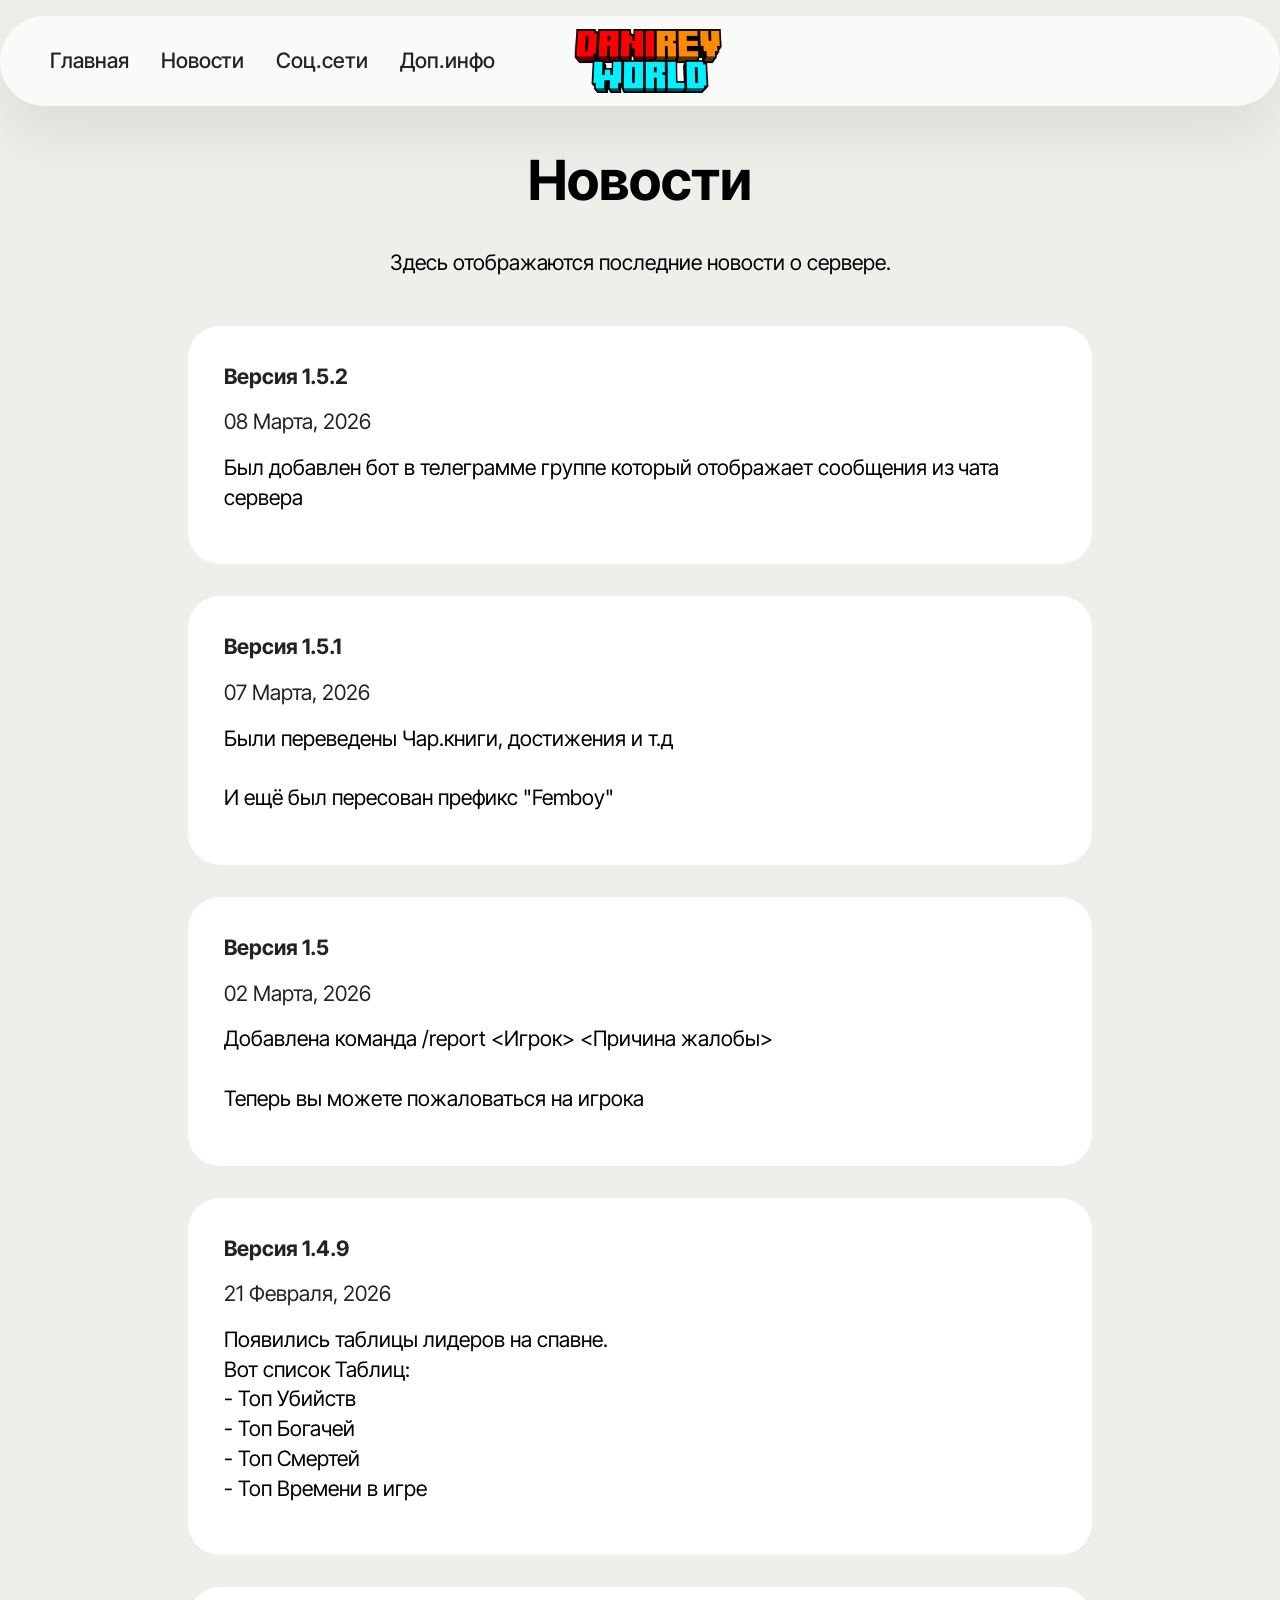
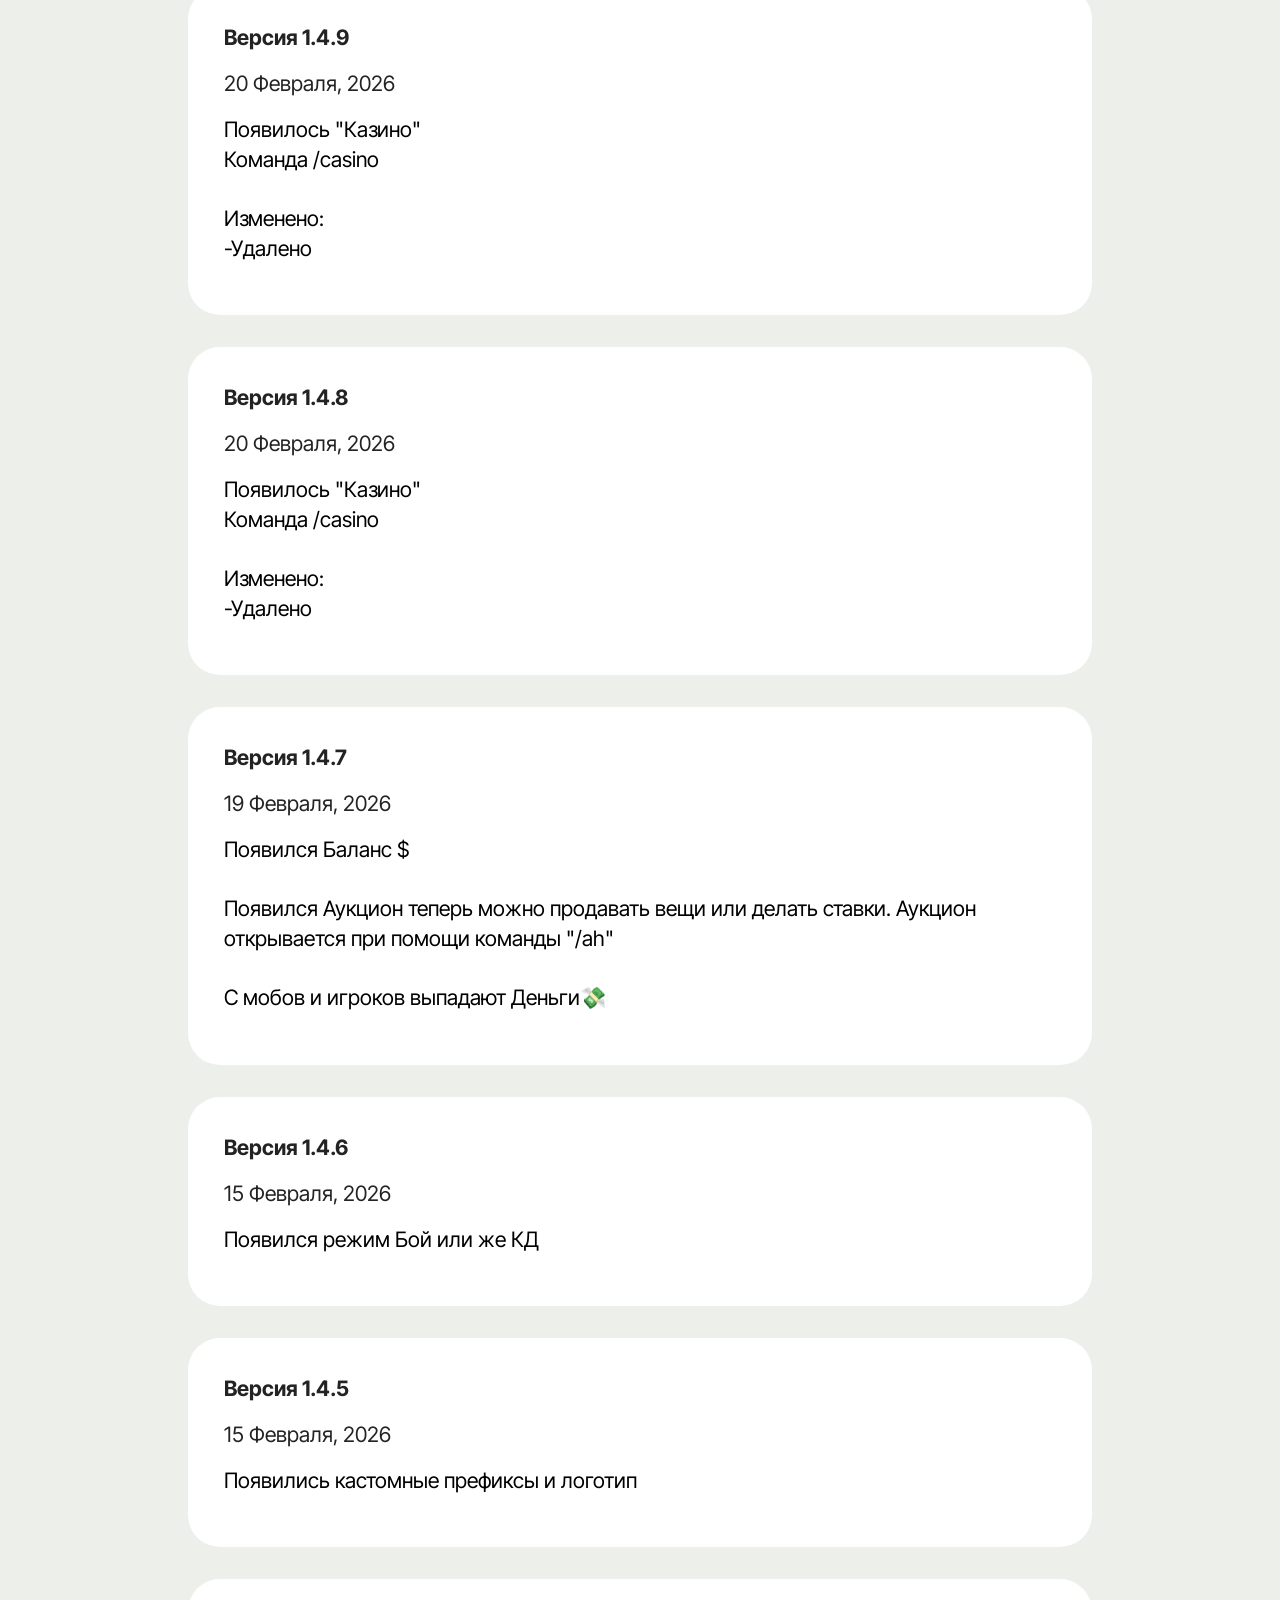
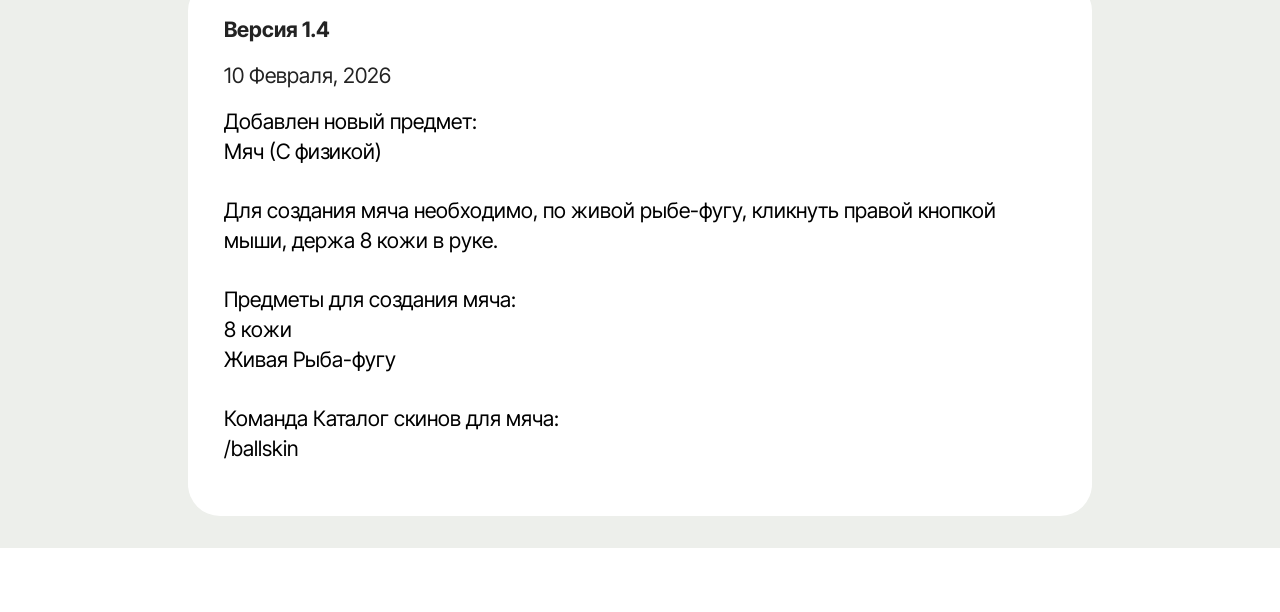
==== commit a449d349: "Add files via upload" ====
--- a/news.html
+++ b/news.html
@@ -6,7 +6,7 @@
   <meta http-equiv="X-UA-Compatible" content="IE=edge">
   <meta name="generator" content="Mobirise v6.1.12, mobirise.com">
   <meta name="viewport" content="width=device-width, initial-scale=1, minimum-scale=1">
-  <link rel="shortcut icon" href="assets/images/danirevlogowebsite-1.png" type="image/x-icon">
+  <link rel="shortcut icon" href="assets/images/danirevworldlogowebsite-1.png" type="image/x-icon">
   <meta name="description" content="">
   
   
@@ -18,7 +18,7 @@
   <link rel="stylesheet" href="assets/theme/css/style.css">
   <link rel="preload" href="https://fonts.googleapis.com/css?family=Inter+Tight:100,200,300,400,500,600,700,800,900,100i,200i,300i,400i,500i,600i,700i,800i,900i&display=swap" as="style" onload="this.onload=null;this.rel='stylesheet'">
   <noscript><link rel="stylesheet" href="https://fonts.googleapis.com/css?family=Inter+Tight:100,200,300,400,500,600,700,800,900,100i,200i,300i,400i,500i,600i,700i,800i,900i&display=swap"></noscript>
-  <link rel="preload" as="style" href="assets/mobirise/css/mbr-additional.css?v=hxa9P1"><link rel="stylesheet" href="assets/mobirise/css/mbr-additional.css?v=hxa9P1" type="text/css">
+  <link rel="preload" as="style" href="assets/mobirise/css/mbr-additional.css?v=7G3SZO"><link rel="stylesheet" href="assets/mobirise/css/mbr-additional.css?v=7G3SZO" type="text/css">
 
   
   
@@ -97,17 +97,93 @@
           <div class="item-wrapper">
             <h5 class="mbr-card-title mbr-fonts-style mt-0 mb-3 display-7">
               <strong>Версия 1.5</strong></h5>
-            <h6 class="mbr-card-subtitle mbr-fonts-style mt-0 mb-3 display-7">02 Марта, 2025
-            </h6>
+            <h6 class="mbr-card-subtitle mbr-fonts-style mt-0 mb-3 display-7">02 Марта, 2026</h6>
             <p class="mbr-text mbr-fonts-style mt-0 mb-3 display-7">
               Добавлена команда /report &lt;Игрок&gt; &lt;Причина жалобы&gt;<br><br>Теперь вы можете пожаловаться на игрока<br></p>
+            
+          </div>
+        </div><div class="item features-without-image col-12">
+          <div class="item-wrapper">
+            <h5 class="mbr-card-title mbr-fonts-style mt-0 mb-3 display-7">
+              <strong>Версия 1.4.9</strong></h5>
+            <h6 class="mbr-card-subtitle mbr-fonts-style mt-0 mb-3 display-7">21 Февраля, 2026</h6>
+            <p class="mbr-text mbr-fonts-style mt-0 mb-3 display-7">Появились таблицы лидеров на спавне.
+<br>Вот список Таблиц:
+<br>- Топ Убийств
+<br>- Топ Богачей
+<br>- Топ Смертей
+<br>- Топ Времени в игре<br></p>
+            
+          </div>
+        </div><div class="item features-without-image col-12">
+          <div class="item-wrapper">
+            <h5 class="mbr-card-title mbr-fonts-style mt-0 mb-3 display-7">
+              <strong>Версия 1.4.9</strong></h5>
+            <h6 class="mbr-card-subtitle mbr-fonts-style mt-0 mb-3 display-7">20 Февраля, 2026</h6>
+            <p class="mbr-text mbr-fonts-style mt-0 mb-3 display-7">Появилось "Казино"
+<br>Команда /casino
+<br>
+<br>Изменено:
+<br>-Удалено<br></p>
+            
+          </div>
+        </div><div class="item features-without-image col-12">
+          <div class="item-wrapper">
+            <h5 class="mbr-card-title mbr-fonts-style mt-0 mb-3 display-7">
+              <strong>Версия 1.4.8</strong></h5>
+            <h6 class="mbr-card-subtitle mbr-fonts-style mt-0 mb-3 display-7">20 Февраля, 2026</h6>
+            <p class="mbr-text mbr-fonts-style mt-0 mb-3 display-7">Появилось "Казино"
+<br>Команда /casino
+<br>
+<br>Изменено:
+<br>-Удалено<br></p>
+            
+          </div>
+        </div><div class="item features-without-image col-12">
+          <div class="item-wrapper">
+            <h5 class="mbr-card-title mbr-fonts-style mt-0 mb-3 display-7">
+              <strong>Версия 1.4.7</strong></h5>
+            <h6 class="mbr-card-subtitle mbr-fonts-style mt-0 mb-3 display-7">19 Февраля, 2026</h6>
+            <p class="mbr-text mbr-fonts-style mt-0 mb-3 display-7">Появился Баланс $<br>
+<br>Появился Аукцион теперь можно продавать вещи или делать ставки. Аукцион открывается при помощи команды "/ah"<br>
+<br>С мобов и игроков выпадают Деньги💸<br></p>
+            
+          </div>
+        </div><div class="item features-without-image col-12">
+          <div class="item-wrapper">
+            <h5 class="mbr-card-title mbr-fonts-style mt-0 mb-3 display-7">
+              <strong>Версия 1.4.6</strong></h5>
+            <h6 class="mbr-card-subtitle mbr-fonts-style mt-0 mb-3 display-7">15 Февраля, 2026</h6>
+            <p class="mbr-text mbr-fonts-style mt-0 mb-3 display-7">Появился режим Бой или же КД<br></p>
+            
+          </div>
+        </div><div class="item features-without-image col-12">
+          <div class="item-wrapper">
+            <h5 class="mbr-card-title mbr-fonts-style mt-0 mb-3 display-7">
+              <strong>Версия 1.4.5</strong></h5>
+            <h6 class="mbr-card-subtitle mbr-fonts-style mt-0 mb-3 display-7">15 Февраля, 2026</h6>
+            <p class="mbr-text mbr-fonts-style mt-0 mb-3 display-7">Появились кастомные префиксы и логотип<br></p>
+            
+          </div>
+        </div><div class="item features-without-image col-12">
+          <div class="item-wrapper">
+            <h5 class="mbr-card-title mbr-fonts-style mt-0 mb-3 display-7">
+              <strong>Версия 1.4</strong></h5>
+            <h6 class="mbr-card-subtitle mbr-fonts-style mt-0 mb-3 display-7">10 Февраля, 2026</h6>
+            <p class="mbr-text mbr-fonts-style mt-0 mb-3 display-7">Добавлен новый предмет:
+<br>Мяч (С физикой)<br><br>Для создания мяча необходимо, по живой рыбе-фугу, кликнуть правой кнопкой мыши, держа 8 кожи в руке.
+<br>
+<br>Предметы для создания мяча:
+<br>8 кожи
+<br>Живая Рыба-фугу<br><br>Команда Каталог скинов для мяча:
+<br>/ballskin<br></p>
             
           </div>
         </div>
       </div>
     </div>
   </div>
-</section><section class="display-7" style="padding: 0;align-items: center;justify-content: center;flex-wrap: wrap;    align-content: center;display: flex;position: relative;height: 4rem;"><a href="" style="flex: 1 1;height: 4rem;position: absolute;width: 100%;z-index: 1;"><img alt="" style="height: 4rem;" src="[data-uri]"></a><p style="margin: 0;text-align: center;" class="display-7">&#8204;</p><a style="z-index:1" href="https://mobirise.com/offline-website-builder.html"></a></section><script src="assets/bootstrap/js/bootstrap.bundle.min.js"></script>  <script src="assets/web/assets/cookies-alert-plugin/cookies-alert-core.js"></script>  <script src="assets/web/assets/cookies-alert-plugin/cookies-alert-script.js"></script>  <script src="assets/smoothscroll/smooth-scroll.js"></script>  <script src="assets/ytplayer/index.js"></script>  <script src="assets/dropdown/js/navbar-dropdown.js"></script>  <script src="assets/theme/js/script.js"></script>  
+</section><section class="display-7" style="padding: 0;align-items: center;justify-content: center;flex-wrap: wrap;    align-content: center;display: flex;position: relative;height: 4rem;"><a href="https://mobiri.se/" style="flex: 1 1;height: 4rem;position: absolute;width: 100%;z-index: 1;"><img alt="" style="height: 4rem;" src="[data-uri]"></a><p style="margin: 0;text-align: center;" class="display-7">&#8204;</p><a style="z-index:1" href="https://mobirise.com/drag-drop-website-builder.html">Drag and Drop Website Builder</a></section><script src="assets/bootstrap/js/bootstrap.bundle.min.js"></script>  <script src="assets/web/assets/cookies-alert-plugin/cookies-alert-core.js"></script>  <script src="assets/web/assets/cookies-alert-plugin/cookies-alert-script.js"></script>  <script src="assets/smoothscroll/smooth-scroll.js"></script>  <script src="assets/ytplayer/index.js"></script>  <script src="assets/dropdown/js/navbar-dropdown.js"></script>  <script src="assets/theme/js/script.js"></script>  
   
   
 <input name="cookieData" type="hidden" data-cookie-cookiesAlertType='1' data-cookie-customDialogSelector='null' data-cookie-colorText='#424a4d' data-cookie-colorBg='rgb(255, 255, 255)' data-cookie-opacityOverlay='0' data-cookie-bgOpacity='100' data-cookie-textButton='ПРИНЯТЬ' data-cookie-rejectText='REJECT' data-cookie-colorButton='#9fe870' data-cookie-rejectColor='#ffffff' data-cookie-colorLink='#424a4d' data-cookie-underlineLink='true' data-cookie-text="Мы используем файлы cookie, чтобы предоставить вам наилучший опыт работы">
--- a/assets/mobirise/css/mbr-additional.css
+++ b/assets/mobirise/css/mbr-additional.css
@@ -147,7 +147,7 @@
   border-radius: 4px;
 }
 .bg-primary {
-  background-color: #9fe870 !important;
+  background-color: #ffa600 !important;
 }
 .bg-success {
   background-color: #3a341c !important;
@@ -163,9 +163,9 @@
 }
 .btn-primary,
 .btn-primary:active {
-  background-color: #9fe870 !important;
-  border-color: #9fe870 !important;
-  color: #264d0c !important;
+  background-color: #ffa600 !important;
+  border-color: #ffa600 !important;
+  color: #ffffff !important;
   box-shadow: none;
 }
 .btn-primary:hover,
@@ -173,15 +173,15 @@
 .btn-primary.focus,
 .btn-primary.active {
   color: inherit;
-  background-color: #bcef9c !important;
-  border-color: #bcef9c !important;
+  background-color: #ffb833 !important;
+  border-color: #ffb833 !important;
   box-shadow: none;
 }
 .btn-primary.disabled,
 .btn-primary:disabled {
-  color: #264d0c !important;
-  background-color: #bcef9c !important;
-  border-color: #bcef9c !important;
+  color: #ffffff !important;
+  background-color: #ffb833 !important;
+  border-color: #ffb833 !important;
 }
 .btn-secondary,
 .btn-secondary:active {
@@ -340,23 +340,23 @@
 .btn-primary-outline,
 .btn-primary-outline:active {
   background-color: transparent !important;
-  border-color: #9fe870;
-  color: #9fe870;
+  border-color: #ffa600;
+  color: #ffa600;
 }
 .btn-primary-outline:hover,
 .btn-primary-outline:focus,
 .btn-primary-outline.focus,
 .btn-primary-outline.active {
-  color: #6ddc25 !important;
+  color: #a86e00 !important;
   background-color: transparent !important;
-  border-color: #6ddc25 !important;
+  border-color: #a86e00 !important;
   box-shadow: none !important;
 }
 .btn-primary-outline.disabled,
 .btn-primary-outline:disabled {
-  color: #264d0c !important;
-  background-color: #9fe870 !important;
-  border-color: #9fe870 !important;
+  color: #ffffff !important;
+  background-color: #ffa600 !important;
+  border-color: #ffa600 !important;
 }
 .btn-secondary-outline,
 .btn-secondary-outline:active {
@@ -506,7 +506,7 @@
   border-color: #fafafa !important;
 }
 .text-primary {
-  color: #9fe870 !important;
+  color: #ffa600 !important;
 }
 .text-secondary {
   color: #ffd7ef !important;
@@ -532,7 +532,7 @@
 a.text-primary:hover,
 a.text-primary:focus,
 a.text-primary.active {
-  color: #66d022 !important;
+  color: #996400 !important;
 }
 a.text-secondary:hover,
 a.text-secondary:focus,
@@ -583,7 +583,7 @@
   background-position: 0px 1.2em;
 }
 .nav-tabs .nav-link.active {
-  color: #9fe870;
+  color: #ffa600;
 }
 .nav-tabs .nav-link:not(.active) {
   color: #232323;
@@ -607,9 +607,9 @@
   border-radius: 100px !important;
 }
 .mbr-gallery-filter li.active .btn {
-  background-color: #9fe870;
-  border-color: #9fe870;
-  color: #306310;
+  background-color: #ffa600;
+  border-color: #ffa600;
+  color: #ffffff;
 }
 .mbr-gallery-filter li.active .btn:focus {
   box-shadow: none;
@@ -619,11 +619,11 @@
 }
 a,
 a:hover {
-  color: #9fe870;
+  color: #ffa600;
 }
 .mbr-plan-header.bg-primary .mbr-plan-subtitle,
 .mbr-plan-header.bg-primary .mbr-plan-price-desc {
-  color: #ffffff;
+  color: #ffedcc;
 }
 .mbr-plan-header.bg-success .mbr-plan-subtitle,
 .mbr-plan-header.bg-success .mbr-plan-price-desc {
@@ -658,7 +658,7 @@
 .form-control:hover,
 .form-control:focus {
   box-shadow: rgba(0, 0, 0, 0.07) 0px 1px 1px 0px, rgba(0, 0, 0, 0.07) 0px 1px 3px 0px, rgba(0, 0, 0, 0.03) 0px 0px 0px 1px;
-  border-color: #9fe870 !important;
+  border-color: #ffa600 !important;
 }
 .form-control:-webkit-input-placeholder {
   font-family: 'Inter Tight', sans-serif;
@@ -670,7 +670,7 @@
   font-size: 1.75rem;
 }
 blockquote {
-  border-color: #9fe870;
+  border-color: #ffa600;
 }
 /* Forms */
 .mbr-form .input-group-btn .btn {
@@ -688,14 +688,14 @@
 }
 .jq-selectbox li:hover,
 .jq-selectbox li.selected {
-  background-color: #9fe870;
-  color: #000000;
+  background-color: #ffa600;
+  color: #ffffff;
 }
 .jq-number__spin {
   transition: 0.25s ease;
 }
 .jq-number__spin:hover {
-  border-color: #9fe870;
+  border-color: #ffa600;
 }
 .jq-selectbox .jq-selectbox__trigger-arrow,
 .jq-number__spin.minus:after,
@@ -707,14 +707,14 @@
 .jq-selectbox:hover .jq-selectbox__trigger-arrow,
 .jq-number__spin.minus:hover:after,
 .jq-number__spin.plus:hover:after {
-  border-top-color: #9fe870;
-  border-bottom-color: #9fe870;
+  border-top-color: #ffa600;
+  border-bottom-color: #ffa600;
 }
 .xdsoft_datetimepicker .xdsoft_calendar td.xdsoft_default,
 .xdsoft_datetimepicker .xdsoft_calendar td.xdsoft_current,
 .xdsoft_datetimepicker .xdsoft_timepicker .xdsoft_time_box > div > div.xdsoft_current {
   color: #000000 !important;
-  background-color: #9fe870 !important;
+  background-color: #ffa600 !important;
   box-shadow: none !important;
 }
 .xdsoft_datetimepicker .xdsoft_calendar td:hover,
@@ -745,7 +745,7 @@
   top: 50%;
   left: 50%;
   transform: translateX(-50%) translateY(-50%);
-  background-image: url("data:image/svg+xml;charset=UTF-8,%3csvg width='32' height='32' viewBox='0 0 64 64' xmlns='http://www.w3.org/2000/svg' stroke='%239fe870' %3e%3cg fill='none' fill-rule='evenodd'%3e%3cg transform='translate(16 16)' stroke-width='2'%3e%3ccircle stroke-opacity='.5' cx='16' cy='16' r='16'/%3e%3cpath d='M32 16c0-9.94-8.06-16-16-16'%3e%3canimateTransform attributeName='transform' type='rotate' from='0 16 16' to='360 16 16' dur='1s' repeatCount='indefinite'/%3e%3c/path%3e%3c/g%3e%3c/g%3e%3c/svg%3e");
+  background-image: url("data:image/svg+xml;charset=UTF-8,%3csvg width='32' height='32' viewBox='0 0 64 64' xmlns='http://www.w3.org/2000/svg' stroke='%23ffa600' %3e%3cg fill='none' fill-rule='evenodd'%3e%3cg transform='translate(16 16)' stroke-width='2'%3e%3ccircle stroke-opacity='.5' cx='16' cy='16' r='16'/%3e%3cpath d='M32 16c0-9.94-8.06-16-16-16'%3e%3canimateTransform attributeName='transform' type='rotate' from='0 16 16' to='360 16 16' dur='1s' repeatCount='indefinite'/%3e%3c/path%3e%3c/g%3e%3c/g%3e%3c/svg%3e");
 }
 section.lazy-placeholder:after {
   opacity: 0.5;
@@ -1361,7 +1361,11 @@
 }
 .cid-vdjOQ3ASZz {
   display: flex;
-  background-color: #edefeb;
+  background-image: url("../../../assets/images/2026-03-10-16.31.40-4k.png");
+}
+.cid-vdjOQ3ASZz .mbr-overlay {
+  background-color: #f92c50;
+  opacity: 0.5;
 }
 .cid-vdjOQ3ASZz .mbr-fallback-image.disabled {
   display: none;
@@ -1411,12 +1415,12 @@
 }
 .cid-vdjOQ3ASZz .mbr-section-title {
   text-align: center;
-  color: #000000;
+  color: #ffffff;
 }
 .cid-vdjOQ3ASZz .mbr-text,
 .cid-vdjOQ3ASZz .mbr-section-btn {
   text-align: center;
-  color: #000000;
+  color: #ffffff;
 }
 .cid-vdjQT4T0ut {
   padding-top: 8rem;
@@ -1434,6 +1438,9 @@
   height: 100%;
   position: absolute;
   top: 0;
+}
+.cid-vdjQT4T0ut .row {
+  flex-direction: row-reverse;
 }
 @media (max-width: 991px) {
   .cid-vdjQT4T0ut .image-wrapper {
@@ -2037,7 +2044,7 @@
 }
 .cid-vdjzDkZMRs {
   padding-top: 9rem;
-  padding-bottom: 5rem;
+  padding-bottom: 0rem;
   background-color: #edefeb;
 }
 .cid-vdjzDkZMRs .mbr-text {
@@ -2647,9 +2654,9 @@
   }
 }
 .cid-vdjHGzf4kq {
-  padding-top: 9rem;
+  padding-top: 10rem;
   padding-bottom: 6rem;
-  background-color: #edefeb;
+  background-image: url("../../../assets/images/2026-03-10-16.57.43-4k-3.png");
 }
 .cid-vdjHGzf4kq .mbr-fallback-image.disabled {
   display: none;
@@ -2680,7 +2687,7 @@
 .cid-vdjHGzf4kq img,
 .cid-vdjHGzf4kq .item-img {
   width: 100%;
-  height: 300px;
+  height: 200px;
   object-fit: cover;
 }
 .cid-vdjHGzf4kq .content-head {
@@ -3261,15 +3268,15 @@
     padding: 1rem;
   }
 }
-.cid-vdn0DZpLIe {
+.cid-vdttEdV2m3 {
   padding-top: 9rem;
-  padding-bottom: 5rem;
-  background-color: #edefeb;
-}
-.cid-vdn0DZpLIe .mbr-fallback-image.disabled {
+  padding-bottom: 6rem;
+  background-image: url("../../../assets/images/2026-03-10-16.45.23-4k-1.png");
+}
+.cid-vdttEdV2m3 .mbr-fallback-image.disabled {
   display: none;
 }
-.cid-vdn0DZpLIe .mbr-fallback-image {
+.cid-vdttEdV2m3 .mbr-fallback-image {
   display: block;
   background-size: cover;
   background-position: center center;
@@ -3278,203 +3285,40 @@
   position: absolute;
   top: 0;
 }
-.cid-vdn0DZpLIe .card-wrapper {
+.cid-vdttEdV2m3 .card-wrapper {
   background: #ffffff;
 }
 @media (max-width: 767px) {
-  .cid-vdn0DZpLIe .card-wrapper {
+  .cid-vdttEdV2m3 .card-wrapper {
     padding: 2rem 1.5rem;
   }
 }
 @media (min-width: 768px) and (max-width: 991px) {
-  .cid-vdn0DZpLIe .card-wrapper {
+  .cid-vdttEdV2m3 .card-wrapper {
     padding: 2.25rem;
   }
 }
 @media (min-width: 992px) {
-  .cid-vdn0DZpLIe .card-wrapper {
+  .cid-vdttEdV2m3 .card-wrapper {
     padding: 4rem;
   }
 }
-.cid-vdn0DZpLIe .mbr-text,
-.cid-vdn0DZpLIe .mbr-section-btn {
+.cid-vdttEdV2m3 .mbr-text,
+.cid-vdttEdV2m3 .mbr-section-btn {
   color: #000000;
   text-align: left;
 }
-.cid-vdn0DZpLIe .card-title,
-.cid-vdn0DZpLIe .card-box {
+.cid-vdttEdV2m3 .card-title,
+.cid-vdttEdV2m3 .card-box {
   text-align: left;
   color: #000000;
 }
-.cid-vdn0DZpLIe .mbr-section-subtitle {
+.cid-vdttEdV2m3 .mbr-section-subtitle {
   text-align: left;
 }
-.cid-vdn0DZpLIe .mbr-text {
+.cid-vdttEdV2m3 .mbr-text {
   text-align: left;
-  color: #000000;
-}
-.cid-vdn0DZpLIe .mbr-card-title {
+}
+.cid-vdttEdV2m3 .mbr-card-title {
   text-align: left;
 }
-.cid-vdn41p10yl {
-  padding-top: 0rem;
-  padding-bottom: 5rem;
-  background-color: #edefeb;
-}
-.cid-vdn41p10yl .mbr-fallback-image.disabled {
-  display: none;
-}
-.cid-vdn41p10yl .mbr-fallback-image {
-  display: block;
-  background-size: cover;
-  background-position: center center;
-  width: 100%;
-  height: 100%;
-  position: absolute;
-  top: 0;
-}
-.cid-vdn41p10yl .card-wrapper {
-  background: #ffffff;
-}
-@media (max-width: 767px) {
-  .cid-vdn41p10yl .card-wrapper {
-    padding: 2rem 1.5rem;
-  }
-}
-@media (min-width: 768px) and (max-width: 991px) {
-  .cid-vdn41p10yl .card-wrapper {
-    padding: 2.25rem;
-  }
-}
-@media (min-width: 992px) {
-  .cid-vdn41p10yl .card-wrapper {
-    padding: 4rem;
-  }
-}
-.cid-vdn41p10yl .mbr-text,
-.cid-vdn41p10yl .mbr-section-btn {
-  color: #000000;
-  text-align: left;
-}
-.cid-vdn41p10yl .card-title,
-.cid-vdn41p10yl .card-box {
-  text-align: left;
-  color: #000000;
-}
-.cid-vdn41p10yl .mbr-section-subtitle {
-  text-align: left;
-}
-.cid-vdn41p10yl .mbr-text {
-  text-align: left;
-}
-.cid-vdn41p10yl .mbr-card-title {
-  text-align: left;
-}
-.cid-vdn6q7MfcP {
-  padding-top: 0rem;
-  padding-bottom: 5rem;
-  background-color: #edefeb;
-}
-.cid-vdn6q7MfcP .mbr-fallback-image.disabled {
-  display: none;
-}
-.cid-vdn6q7MfcP .mbr-fallback-image {
-  display: block;
-  background-size: cover;
-  background-position: center center;
-  width: 100%;
-  height: 100%;
-  position: absolute;
-  top: 0;
-}
-.cid-vdn6q7MfcP .card-wrapper {
-  background: #ffffff;
-}
-@media (max-width: 767px) {
-  .cid-vdn6q7MfcP .card-wrapper {
-    padding: 2rem 1.5rem;
-  }
-}
-@media (min-width: 768px) and (max-width: 991px) {
-  .cid-vdn6q7MfcP .card-wrapper {
-    padding: 2.25rem;
-  }
-}
-@media (min-width: 992px) {
-  .cid-vdn6q7MfcP .card-wrapper {
-    padding: 4rem;
-  }
-}
-.cid-vdn6q7MfcP .mbr-text,
-.cid-vdn6q7MfcP .mbr-section-btn {
-  color: #000000;
-  text-align: left;
-}
-.cid-vdn6q7MfcP .card-title,
-.cid-vdn6q7MfcP .card-box {
-  text-align: left;
-  color: #000000;
-}
-.cid-vdn6q7MfcP .mbr-section-subtitle {
-  text-align: left;
-}
-.cid-vdn6q7MfcP .mbr-text {
-  text-align: left;
-}
-.cid-vdn6q7MfcP .mbr-card-title {
-  text-align: left;
-}
-.cid-vdn8MNz4mX {
-  padding-top: 0rem;
-  padding-bottom: 5rem;
-  background-color: #edefeb;
-}
-.cid-vdn8MNz4mX .mbr-fallback-image.disabled {
-  display: none;
-}
-.cid-vdn8MNz4mX .mbr-fallback-image {
-  display: block;
-  background-size: cover;
-  background-position: center center;
-  width: 100%;
-  height: 100%;
-  position: absolute;
-  top: 0;
-}
-.cid-vdn8MNz4mX .card-wrapper {
-  background: #ffffff;
-}
-@media (max-width: 767px) {
-  .cid-vdn8MNz4mX .card-wrapper {
-    padding: 2rem 1.5rem;
-  }
-}
-@media (min-width: 768px) and (max-width: 991px) {
-  .cid-vdn8MNz4mX .card-wrapper {
-    padding: 2.25rem;
-  }
-}
-@media (min-width: 992px) {
-  .cid-vdn8MNz4mX .card-wrapper {
-    padding: 4rem;
-  }
-}
-.cid-vdn8MNz4mX .mbr-text,
-.cid-vdn8MNz4mX .mbr-section-btn {
-  color: #000000;
-  text-align: left;
-}
-.cid-vdn8MNz4mX .card-title,
-.cid-vdn8MNz4mX .card-box {
-  text-align: left;
-  color: #000000;
-}
-.cid-vdn8MNz4mX .mbr-section-subtitle {
-  text-align: left;
-}
-.cid-vdn8MNz4mX .mbr-text {
-  text-align: left;
-}
-.cid-vdn8MNz4mX .mbr-card-title {
-  text-align: left;
-}
--- a/assets/mobirise/css/mbr-additional.css
+++ b/assets/mobirise/css/mbr-additional.css
@@ -147,7 +147,7 @@
   border-radius: 4px;
 }
 .bg-primary {
-  background-color: #9fe870 !important;
+  background-color: #ffa600 !important;
 }
 .bg-success {
   background-color: #3a341c !important;
@@ -163,9 +163,9 @@
 }
 .btn-primary,
 .btn-primary:active {
-  background-color: #9fe870 !important;
-  border-color: #9fe870 !important;
-  color: #264d0c !important;
+  background-color: #ffa600 !important;
+  border-color: #ffa600 !important;
+  color: #ffffff !important;
   box-shadow: none;
 }
 .btn-primary:hover,
@@ -173,15 +173,15 @@
 .btn-primary.focus,
 .btn-primary.active {
   color: inherit;
-  background-color: #bcef9c !important;
-  border-color: #bcef9c !important;
+  background-color: #ffb833 !important;
+  border-color: #ffb833 !important;
   box-shadow: none;
 }
 .btn-primary.disabled,
 .btn-primary:disabled {
-  color: #264d0c !important;
-  background-color: #bcef9c !important;
-  border-color: #bcef9c !important;
+  color: #ffffff !important;
+  background-color: #ffb833 !important;
+  border-color: #ffb833 !important;
 }
 .btn-secondary,
 .btn-secondary:active {
@@ -340,23 +340,23 @@
 .btn-primary-outline,
 .btn-primary-outline:active {
   background-color: transparent !important;
-  border-color: #9fe870;
-  color: #9fe870;
+  border-color: #ffa600;
+  color: #ffa600;
 }
 .btn-primary-outline:hover,
 .btn-primary-outline:focus,
 .btn-primary-outline.focus,
 .btn-primary-outline.active {
-  color: #6ddc25 !important;
+  color: #a86e00 !important;
   background-color: transparent !important;
-  border-color: #6ddc25 !important;
+  border-color: #a86e00 !important;
   box-shadow: none !important;
 }
 .btn-primary-outline.disabled,
 .btn-primary-outline:disabled {
-  color: #264d0c !important;
-  background-color: #9fe870 !important;
-  border-color: #9fe870 !important;
+  color: #ffffff !important;
+  background-color: #ffa600 !important;
+  border-color: #ffa600 !important;
 }
 .btn-secondary-outline,
 .btn-secondary-outline:active {
@@ -506,7 +506,7 @@
   border-color: #fafafa !important;
 }
 .text-primary {
-  color: #9fe870 !important;
+  color: #ffa600 !important;
 }
 .text-secondary {
   color: #ffd7ef !important;
@@ -532,7 +532,7 @@
 a.text-primary:hover,
 a.text-primary:focus,
 a.text-primary.active {
-  color: #66d022 !important;
+  color: #996400 !important;
 }
 a.text-secondary:hover,
 a.text-secondary:focus,
@@ -583,7 +583,7 @@
   background-position: 0px 1.2em;
 }
 .nav-tabs .nav-link.active {
-  color: #9fe870;
+  color: #ffa600;
 }
 .nav-tabs .nav-link:not(.active) {
   color: #232323;
@@ -607,9 +607,9 @@
   border-radius: 100px !important;
 }
 .mbr-gallery-filter li.active .btn {
-  background-color: #9fe870;
-  border-color: #9fe870;
-  color: #306310;
+  background-color: #ffa600;
+  border-color: #ffa600;
+  color: #ffffff;
 }
 .mbr-gallery-filter li.active .btn:focus {
   box-shadow: none;
@@ -619,11 +619,11 @@
 }
 a,
 a:hover {
-  color: #9fe870;
+  color: #ffa600;
 }
 .mbr-plan-header.bg-primary .mbr-plan-subtitle,
 .mbr-plan-header.bg-primary .mbr-plan-price-desc {
-  color: #ffffff;
+  color: #ffedcc;
 }
 .mbr-plan-header.bg-success .mbr-plan-subtitle,
 .mbr-plan-header.bg-success .mbr-plan-price-desc {
@@ -658,7 +658,7 @@
 .form-control:hover,
 .form-control:focus {
   box-shadow: rgba(0, 0, 0, 0.07) 0px 1px 1px 0px, rgba(0, 0, 0, 0.07) 0px 1px 3px 0px, rgba(0, 0, 0, 0.03) 0px 0px 0px 1px;
-  border-color: #9fe870 !important;
+  border-color: #ffa600 !important;
 }
 .form-control:-webkit-input-placeholder {
   font-family: 'Inter Tight', sans-serif;
@@ -670,7 +670,7 @@
   font-size: 1.75rem;
 }
 blockquote {
-  border-color: #9fe870;
+  border-color: #ffa600;
 }
 /* Forms */
 .mbr-form .input-group-btn .btn {
@@ -688,14 +688,14 @@
 }
 .jq-selectbox li:hover,
 .jq-selectbox li.selected {
-  background-color: #9fe870;
-  color: #000000;
+  background-color: #ffa600;
+  color: #ffffff;
 }
 .jq-number__spin {
   transition: 0.25s ease;
 }
 .jq-number__spin:hover {
-  border-color: #9fe870;
+  border-color: #ffa600;
 }
 .jq-selectbox .jq-selectbox__trigger-arrow,
 .jq-number__spin.minus:after,
@@ -707,14 +707,14 @@
 .jq-selectbox:hover .jq-selectbox__trigger-arrow,
 .jq-number__spin.minus:hover:after,
 .jq-number__spin.plus:hover:after {
-  border-top-color: #9fe870;
-  border-bottom-color: #9fe870;
+  border-top-color: #ffa600;
+  border-bottom-color: #ffa600;
 }
 .xdsoft_datetimepicker .xdsoft_calendar td.xdsoft_default,
 .xdsoft_datetimepicker .xdsoft_calendar td.xdsoft_current,
 .xdsoft_datetimepicker .xdsoft_timepicker .xdsoft_time_box > div > div.xdsoft_current {
   color: #000000 !important;
-  background-color: #9fe870 !important;
+  background-color: #ffa600 !important;
   box-shadow: none !important;
 }
 .xdsoft_datetimepicker .xdsoft_calendar td:hover,
@@ -745,7 +745,7 @@
   top: 50%;
   left: 50%;
   transform: translateX(-50%) translateY(-50%);
-  background-image: url("data:image/svg+xml;charset=UTF-8,%3csvg width='32' height='32' viewBox='0 0 64 64' xmlns='http://www.w3.org/2000/svg' stroke='%239fe870' %3e%3cg fill='none' fill-rule='evenodd'%3e%3cg transform='translate(16 16)' stroke-width='2'%3e%3ccircle stroke-opacity='.5' cx='16' cy='16' r='16'/%3e%3cpath d='M32 16c0-9.94-8.06-16-16-16'%3e%3canimateTransform attributeName='transform' type='rotate' from='0 16 16' to='360 16 16' dur='1s' repeatCount='indefinite'/%3e%3c/path%3e%3c/g%3e%3c/g%3e%3c/svg%3e");
+  background-image: url("data:image/svg+xml;charset=UTF-8,%3csvg width='32' height='32' viewBox='0 0 64 64' xmlns='http://www.w3.org/2000/svg' stroke='%23ffa600' %3e%3cg fill='none' fill-rule='evenodd'%3e%3cg transform='translate(16 16)' stroke-width='2'%3e%3ccircle stroke-opacity='.5' cx='16' cy='16' r='16'/%3e%3cpath d='M32 16c0-9.94-8.06-16-16-16'%3e%3canimateTransform attributeName='transform' type='rotate' from='0 16 16' to='360 16 16' dur='1s' repeatCount='indefinite'/%3e%3c/path%3e%3c/g%3e%3c/g%3e%3c/svg%3e");
 }
 section.lazy-placeholder:after {
   opacity: 0.5;
@@ -1361,7 +1361,11 @@
 }
 .cid-vdjOQ3ASZz {
   display: flex;
-  background-color: #edefeb;
+  background-image: url("../../../assets/images/2026-03-10-16.31.40-4k.png");
+}
+.cid-vdjOQ3ASZz .mbr-overlay {
+  background-color: #f92c50;
+  opacity: 0.5;
 }
 .cid-vdjOQ3ASZz .mbr-fallback-image.disabled {
   display: none;
@@ -1411,12 +1415,12 @@
 }
 .cid-vdjOQ3ASZz .mbr-section-title {
   text-align: center;
-  color: #000000;
+  color: #ffffff;
 }
 .cid-vdjOQ3ASZz .mbr-text,
 .cid-vdjOQ3ASZz .mbr-section-btn {
   text-align: center;
-  color: #000000;
+  color: #ffffff;
 }
 .cid-vdjQT4T0ut {
   padding-top: 8rem;
@@ -1434,6 +1438,9 @@
   height: 100%;
   position: absolute;
   top: 0;
+}
+.cid-vdjQT4T0ut .row {
+  flex-direction: row-reverse;
 }
 @media (max-width: 991px) {
   .cid-vdjQT4T0ut .image-wrapper {
@@ -2037,7 +2044,7 @@
 }
 .cid-vdjzDkZMRs {
   padding-top: 9rem;
-  padding-bottom: 5rem;
+  padding-bottom: 0rem;
   background-color: #edefeb;
 }
 .cid-vdjzDkZMRs .mbr-text {
@@ -2647,9 +2654,9 @@
   }
 }
 .cid-vdjHGzf4kq {
-  padding-top: 9rem;
+  padding-top: 10rem;
   padding-bottom: 6rem;
-  background-color: #edefeb;
+  background-image: url("../../../assets/images/2026-03-10-16.57.43-4k-3.png");
 }
 .cid-vdjHGzf4kq .mbr-fallback-image.disabled {
   display: none;
@@ -2680,7 +2687,7 @@
 .cid-vdjHGzf4kq img,
 .cid-vdjHGzf4kq .item-img {
   width: 100%;
-  height: 300px;
+  height: 200px;
   object-fit: cover;
 }
 .cid-vdjHGzf4kq .content-head {
@@ -3261,15 +3268,15 @@
     padding: 1rem;
   }
 }
-.cid-vdn0DZpLIe {
+.cid-vdttEdV2m3 {
   padding-top: 9rem;
-  padding-bottom: 5rem;
-  background-color: #edefeb;
-}
-.cid-vdn0DZpLIe .mbr-fallback-image.disabled {
+  padding-bottom: 6rem;
+  background-image: url("../../../assets/images/2026-03-10-16.45.23-4k-1.png");
+}
+.cid-vdttEdV2m3 .mbr-fallback-image.disabled {
   display: none;
 }
-.cid-vdn0DZpLIe .mbr-fallback-image {
+.cid-vdttEdV2m3 .mbr-fallback-image {
   display: block;
   background-size: cover;
   background-position: center center;
@@ -3278,203 +3285,40 @@
   position: absolute;
   top: 0;
 }
-.cid-vdn0DZpLIe .card-wrapper {
+.cid-vdttEdV2m3 .card-wrapper {
   background: #ffffff;
 }
 @media (max-width: 767px) {
-  .cid-vdn0DZpLIe .card-wrapper {
+  .cid-vdttEdV2m3 .card-wrapper {
     padding: 2rem 1.5rem;
   }
 }
 @media (min-width: 768px) and (max-width: 991px) {
-  .cid-vdn0DZpLIe .card-wrapper {
+  .cid-vdttEdV2m3 .card-wrapper {
     padding: 2.25rem;
   }
 }
 @media (min-width: 992px) {
-  .cid-vdn0DZpLIe .card-wrapper {
+  .cid-vdttEdV2m3 .card-wrapper {
     padding: 4rem;
   }
 }
-.cid-vdn0DZpLIe .mbr-text,
-.cid-vdn0DZpLIe .mbr-section-btn {
+.cid-vdttEdV2m3 .mbr-text,
+.cid-vdttEdV2m3 .mbr-section-btn {
   color: #000000;
   text-align: left;
 }
-.cid-vdn0DZpLIe .card-title,
-.cid-vdn0DZpLIe .card-box {
+.cid-vdttEdV2m3 .card-title,
+.cid-vdttEdV2m3 .card-box {
   text-align: left;
   color: #000000;
 }
-.cid-vdn0DZpLIe .mbr-section-subtitle {
+.cid-vdttEdV2m3 .mbr-section-subtitle {
   text-align: left;
 }
-.cid-vdn0DZpLIe .mbr-text {
+.cid-vdttEdV2m3 .mbr-text {
   text-align: left;
-  color: #000000;
-}
-.cid-vdn0DZpLIe .mbr-card-title {
+}
+.cid-vdttEdV2m3 .mbr-card-title {
   text-align: left;
 }
-.cid-vdn41p10yl {
-  padding-top: 0rem;
-  padding-bottom: 5rem;
-  background-color: #edefeb;
-}
-.cid-vdn41p10yl .mbr-fallback-image.disabled {
-  display: none;
-}
-.cid-vdn41p10yl .mbr-fallback-image {
-  display: block;
-  background-size: cover;
-  background-position: center center;
-  width: 100%;
-  height: 100%;
-  position: absolute;
-  top: 0;
-}
-.cid-vdn41p10yl .card-wrapper {
-  background: #ffffff;
-}
-@media (max-width: 767px) {
-  .cid-vdn41p10yl .card-wrapper {
-    padding: 2rem 1.5rem;
-  }
-}
-@media (min-width: 768px) and (max-width: 991px) {
-  .cid-vdn41p10yl .card-wrapper {
-    padding: 2.25rem;
-  }
-}
-@media (min-width: 992px) {
-  .cid-vdn41p10yl .card-wrapper {
-    padding: 4rem;
-  }
-}
-.cid-vdn41p10yl .mbr-text,
-.cid-vdn41p10yl .mbr-section-btn {
-  color: #000000;
-  text-align: left;
-}
-.cid-vdn41p10yl .card-title,
-.cid-vdn41p10yl .card-box {
-  text-align: left;
-  color: #000000;
-}
-.cid-vdn41p10yl .mbr-section-subtitle {
-  text-align: left;
-}
-.cid-vdn41p10yl .mbr-text {
-  text-align: left;
-}
-.cid-vdn41p10yl .mbr-card-title {
-  text-align: left;
-}
-.cid-vdn6q7MfcP {
-  padding-top: 0rem;
-  padding-bottom: 5rem;
-  background-color: #edefeb;
-}
-.cid-vdn6q7MfcP .mbr-fallback-image.disabled {
-  display: none;
-}
-.cid-vdn6q7MfcP .mbr-fallback-image {
-  display: block;
-  background-size: cover;
-  background-position: center center;
-  width: 100%;
-  height: 100%;
-  position: absolute;
-  top: 0;
-}
-.cid-vdn6q7MfcP .card-wrapper {
-  background: #ffffff;
-}
-@media (max-width: 767px) {
-  .cid-vdn6q7MfcP .card-wrapper {
-    padding: 2rem 1.5rem;
-  }
-}
-@media (min-width: 768px) and (max-width: 991px) {
-  .cid-vdn6q7MfcP .card-wrapper {
-    padding: 2.25rem;
-  }
-}
-@media (min-width: 992px) {
-  .cid-vdn6q7MfcP .card-wrapper {
-    padding: 4rem;
-  }
-}
-.cid-vdn6q7MfcP .mbr-text,
-.cid-vdn6q7MfcP .mbr-section-btn {
-  color: #000000;
-  text-align: left;
-}
-.cid-vdn6q7MfcP .card-title,
-.cid-vdn6q7MfcP .card-box {
-  text-align: left;
-  color: #000000;
-}
-.cid-vdn6q7MfcP .mbr-section-subtitle {
-  text-align: left;
-}
-.cid-vdn6q7MfcP .mbr-text {
-  text-align: left;
-}
-.cid-vdn6q7MfcP .mbr-card-title {
-  text-align: left;
-}
-.cid-vdn8MNz4mX {
-  padding-top: 0rem;
-  padding-bottom: 5rem;
-  background-color: #edefeb;
-}
-.cid-vdn8MNz4mX .mbr-fallback-image.disabled {
-  display: none;
-}
-.cid-vdn8MNz4mX .mbr-fallback-image {
-  display: block;
-  background-size: cover;
-  background-position: center center;
-  width: 100%;
-  height: 100%;
-  position: absolute;
-  top: 0;
-}
-.cid-vdn8MNz4mX .card-wrapper {
-  background: #ffffff;
-}
-@media (max-width: 767px) {
-  .cid-vdn8MNz4mX .card-wrapper {
-    padding: 2rem 1.5rem;
-  }
-}
-@media (min-width: 768px) and (max-width: 991px) {
-  .cid-vdn8MNz4mX .card-wrapper {
-    padding: 2.25rem;
-  }
-}
-@media (min-width: 992px) {
-  .cid-vdn8MNz4mX .card-wrapper {
-    padding: 4rem;
-  }
-}
-.cid-vdn8MNz4mX .mbr-text,
-.cid-vdn8MNz4mX .mbr-section-btn {
-  color: #000000;
-  text-align: left;
-}
-.cid-vdn8MNz4mX .card-title,
-.cid-vdn8MNz4mX .card-box {
-  text-align: left;
-  color: #000000;
-}
-.cid-vdn8MNz4mX .mbr-section-subtitle {
-  text-align: left;
-}
-.cid-vdn8MNz4mX .mbr-text {
-  text-align: left;
-}
-.cid-vdn8MNz4mX .mbr-card-title {
-  text-align: left;
-}
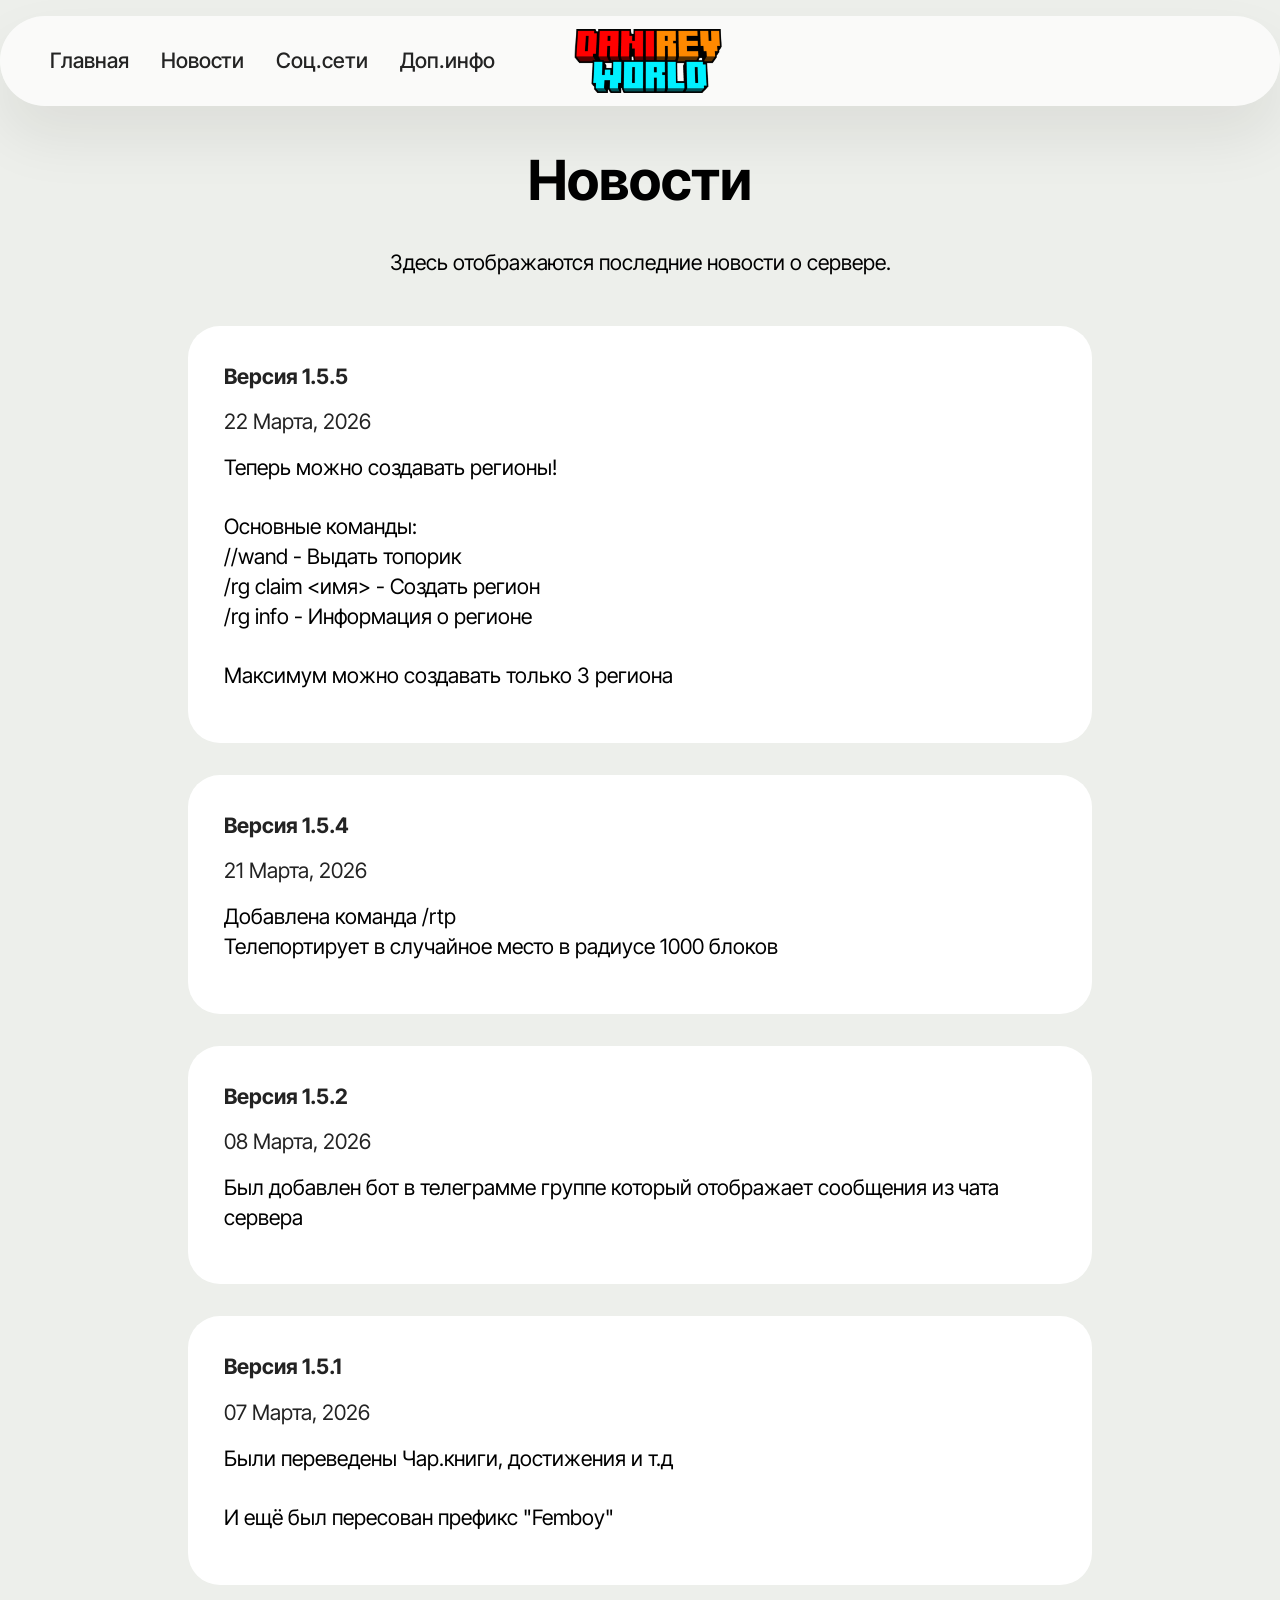
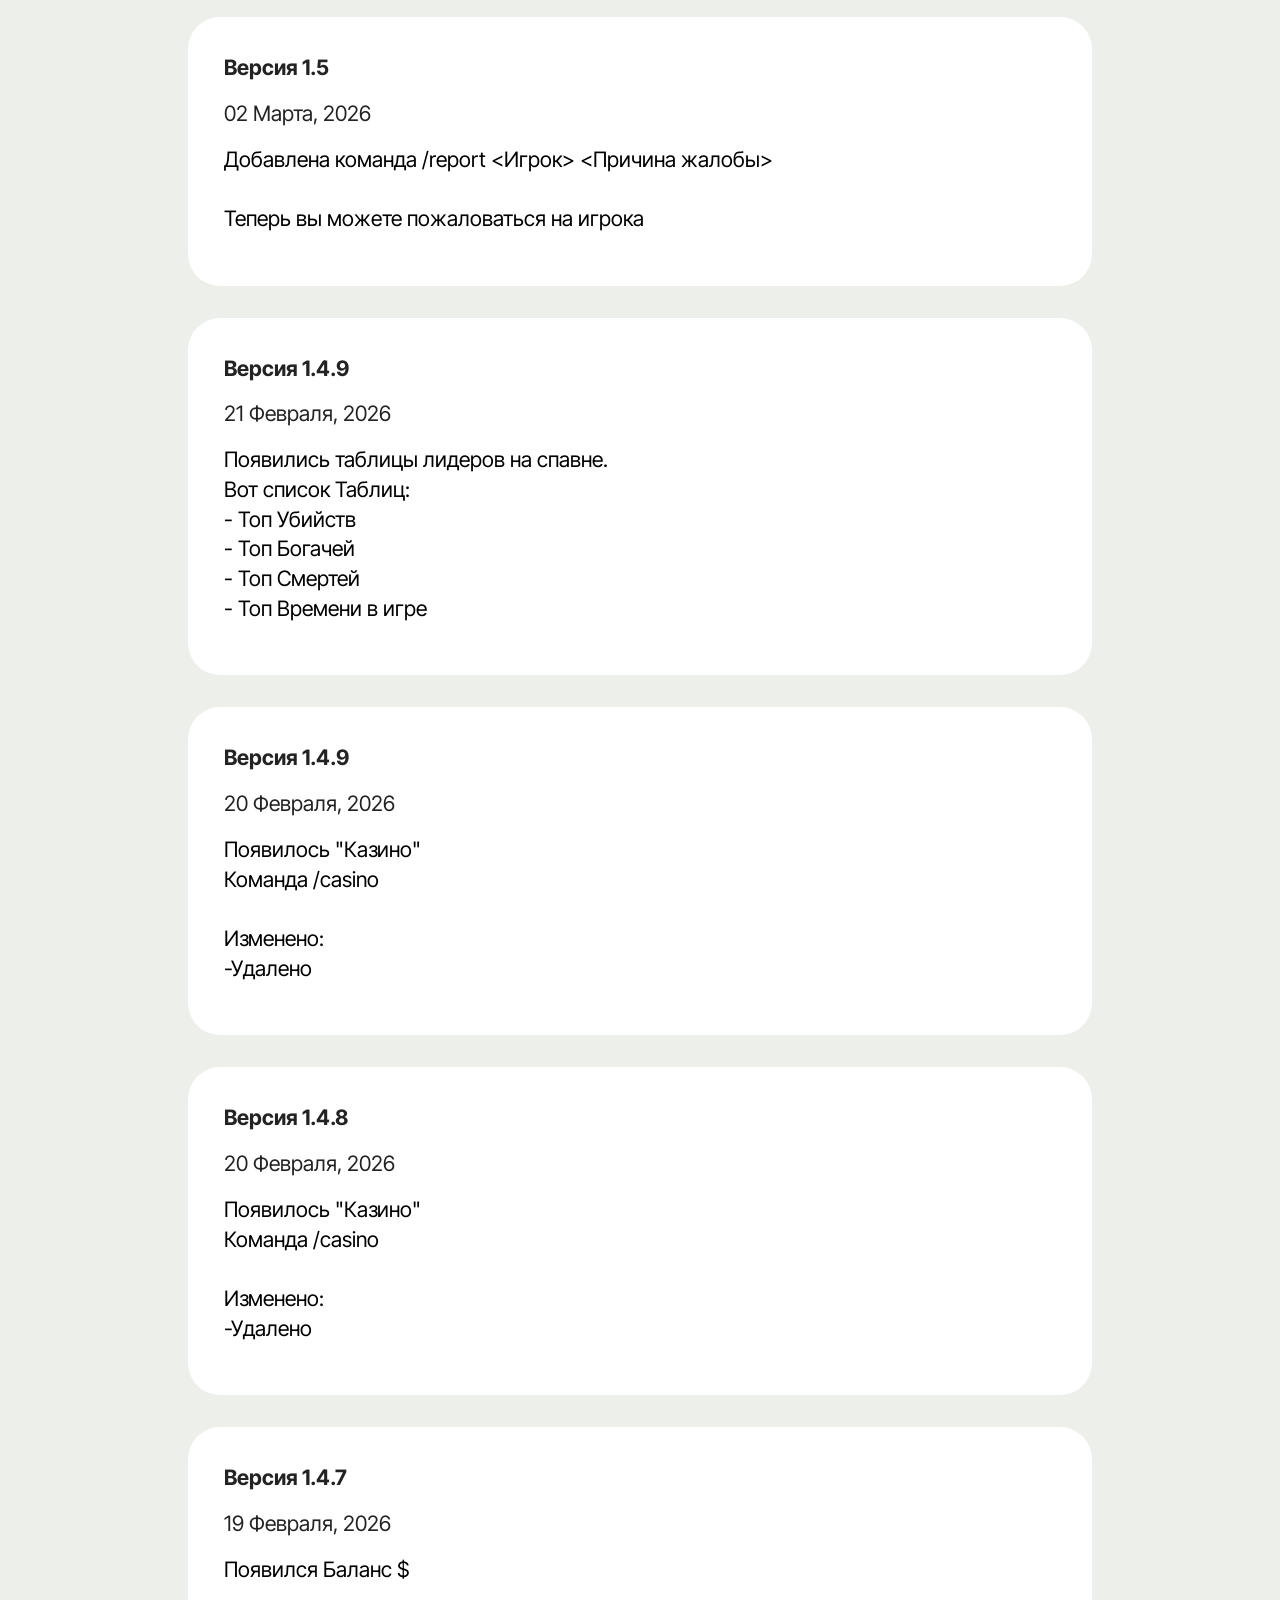
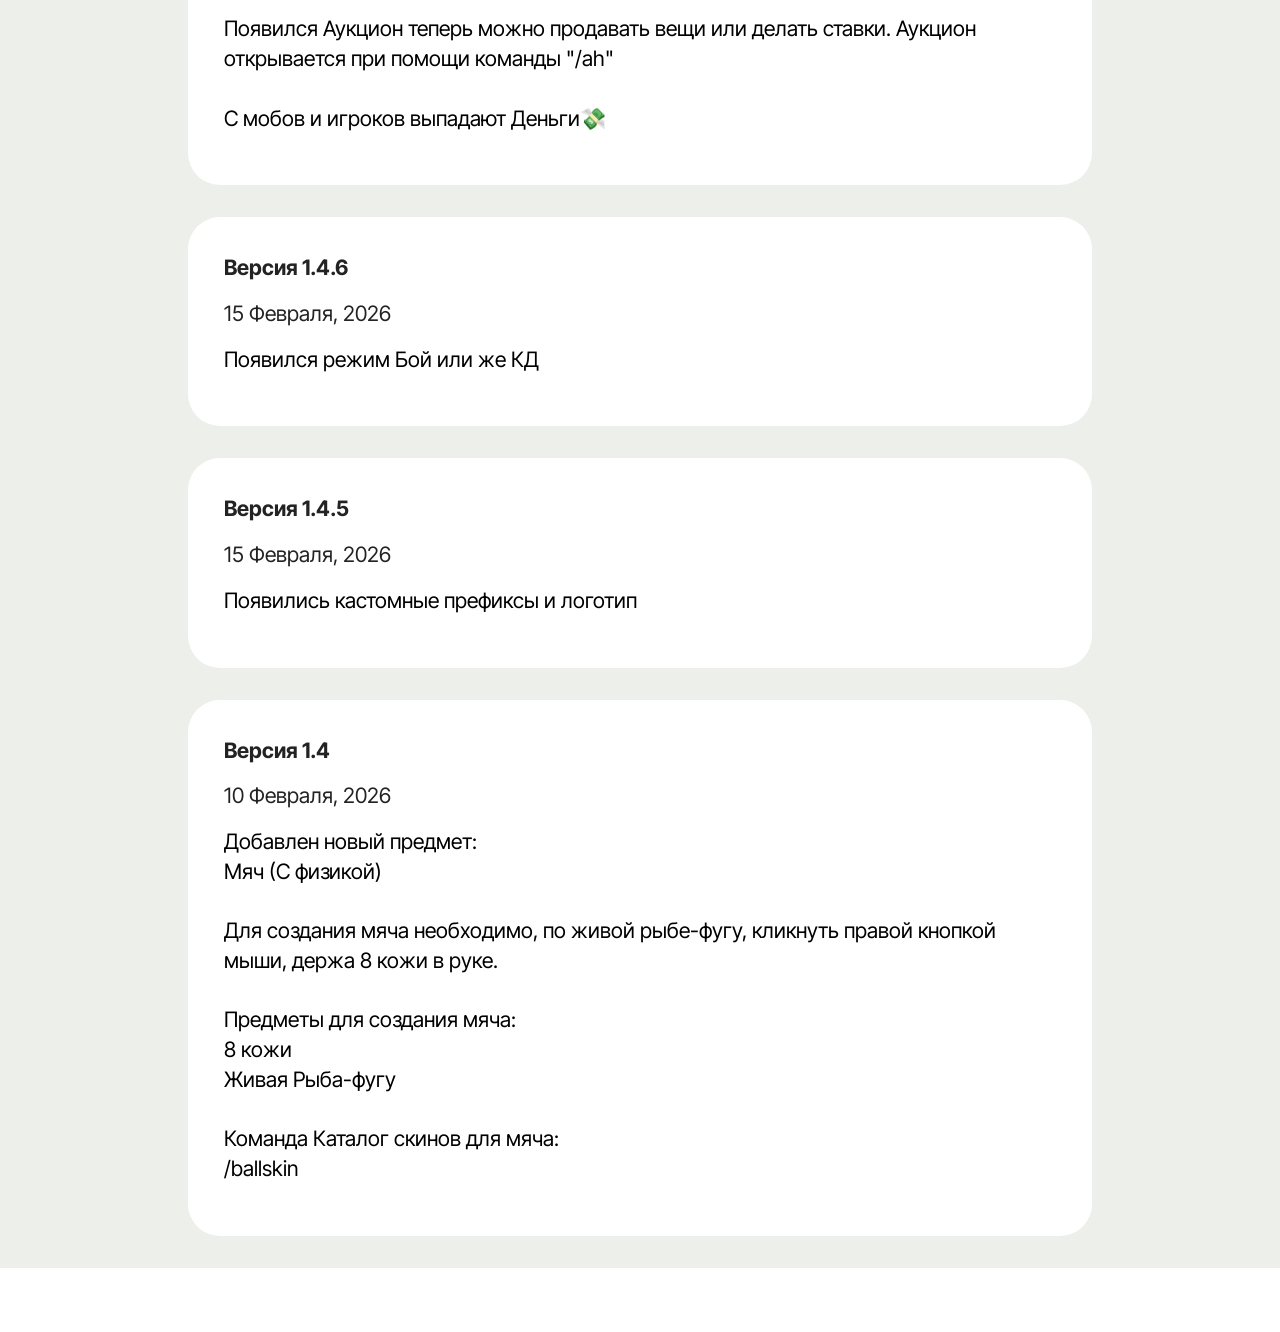
==== commit 0d3c2f8e: "Add files via upload" ====
--- a/news.html
+++ b/news.html
@@ -18,7 +18,7 @@
   <link rel="stylesheet" href="assets/theme/css/style.css">
   <link rel="preload" href="https://fonts.googleapis.com/css?family=Inter+Tight:100,200,300,400,500,600,700,800,900,100i,200i,300i,400i,500i,600i,700i,800i,900i&display=swap" as="style" onload="this.onload=null;this.rel='stylesheet'">
   <noscript><link rel="stylesheet" href="https://fonts.googleapis.com/css?family=Inter+Tight:100,200,300,400,500,600,700,800,900,100i,200i,300i,400i,500i,600i,700i,800i,900i&display=swap"></noscript>
-  <link rel="preload" as="style" href="assets/mobirise/css/mbr-additional.css?v=7G3SZO"><link rel="stylesheet" href="assets/mobirise/css/mbr-additional.css?v=7G3SZO" type="text/css">
+  <link rel="preload" as="style" href="assets/mobirise/css/mbr-additional.css?v=4SJHmf"><link rel="stylesheet" href="assets/mobirise/css/mbr-additional.css?v=4SJHmf" type="text/css">
 
   
   
@@ -76,6 +76,28 @@
       <div class="col-12 col-lg-9">
         <div class="item features-without-image col-12 active">
           <div class="item-wrapper">
+            <h5 class="mbr-card-title mbr-fonts-style mt-0 mb-3 display-7"><strong>Версия 1.5.5</strong></h5>
+            <h6 class="mbr-card-subtitle mbr-fonts-style mt-0 mb-3 display-7">22 Марта, 2026</h6>
+            <p class="mbr-text mbr-fonts-style mt-0 mb-3 display-7">Теперь можно создавать регионы!
+<br>
+<br>Основные команды:
+<br>//wand - Выдать топорик
+<br>/rg claim &lt;имя&gt; - Создать регион
+<br>/rg info - Информация о регионе
+<br>
+<br>Максимум можно создавать только 3 региона</p>
+            
+          </div>
+        </div><div class="item features-without-image col-12">
+          <div class="item-wrapper">
+            <h5 class="mbr-card-title mbr-fonts-style mt-0 mb-3 display-7"><strong>Версия 1.5.4</strong></h5>
+            <h6 class="mbr-card-subtitle mbr-fonts-style mt-0 mb-3 display-7">21 Марта, 2026</h6>
+            <p class="mbr-text mbr-fonts-style mt-0 mb-3 display-7">Добавлена команда /rtp
+<br>Телепортирует в случайное место в радиусе 1000 блоков</p>
+            
+          </div>
+        </div><div class="item features-without-image col-12">
+          <div class="item-wrapper">
             <h5 class="mbr-card-title mbr-fonts-style mt-0 mb-3 display-7"><strong>Версия 1.5.2</strong></h5>
             <h6 class="mbr-card-subtitle mbr-fonts-style mt-0 mb-3 display-7">08 Марта, 2026</h6>
             <p class="mbr-text mbr-fonts-style mt-0 mb-3 display-7">
@@ -183,7 +205,7 @@
       </div>
     </div>
   </div>
-</section><section class="display-7" style="padding: 0;align-items: center;justify-content: center;flex-wrap: wrap;    align-content: center;display: flex;position: relative;height: 4rem;"><a href="https://mobiri.se/" style="flex: 1 1;height: 4rem;position: absolute;width: 100%;z-index: 1;"><img alt="" style="height: 4rem;" src="[data-uri]"></a><p style="margin: 0;text-align: center;" class="display-7">&#8204;</p><a style="z-index:1" href="https://mobirise.com/drag-drop-website-builder.html">Drag and Drop Website Builder</a></section><script src="assets/bootstrap/js/bootstrap.bundle.min.js"></script>  <script src="assets/web/assets/cookies-alert-plugin/cookies-alert-core.js"></script>  <script src="assets/web/assets/cookies-alert-plugin/cookies-alert-script.js"></script>  <script src="assets/smoothscroll/smooth-scroll.js"></script>  <script src="assets/ytplayer/index.js"></script>  <script src="assets/dropdown/js/navbar-dropdown.js"></script>  <script src="assets/theme/js/script.js"></script>  
+</section><section class="display-7" style="padding: 0;align-items: center;justify-content: center;flex-wrap: wrap;    align-content: center;display: flex;position: relative;height: 4rem;"><a href="https://mobiri.se/" style="flex: 1 1;height: 4rem;position: absolute;width: 100%;z-index: 1;"><img alt="" style="height: 4rem;" src="[data-uri]"></a><p style="margin: 0;text-align: center;" class="display-7">&#8204;</p><a style="z-index:1" href="https://mobirise.com/builder/ai-website-maker.html"></a></section><script src="assets/bootstrap/js/bootstrap.bundle.min.js"></script>  <script src="assets/web/assets/cookies-alert-plugin/cookies-alert-core.js"></script>  <script src="assets/web/assets/cookies-alert-plugin/cookies-alert-script.js"></script>  <script src="assets/smoothscroll/smooth-scroll.js"></script>  <script src="assets/ytplayer/index.js"></script>  <script src="assets/dropdown/js/navbar-dropdown.js"></script>  <script src="assets/theme/js/script.js"></script>  
   
   
 <input name="cookieData" type="hidden" data-cookie-cookiesAlertType='1' data-cookie-customDialogSelector='null' data-cookie-colorText='#424a4d' data-cookie-colorBg='rgb(255, 255, 255)' data-cookie-opacityOverlay='0' data-cookie-bgOpacity='100' data-cookie-textButton='ПРИНЯТЬ' data-cookie-rejectText='REJECT' data-cookie-colorButton='#9fe870' data-cookie-rejectColor='#ffffff' data-cookie-colorLink='#424a4d' data-cookie-underlineLink='true' data-cookie-text="Мы используем файлы cookie, чтобы предоставить вам наилучший опыт работы">
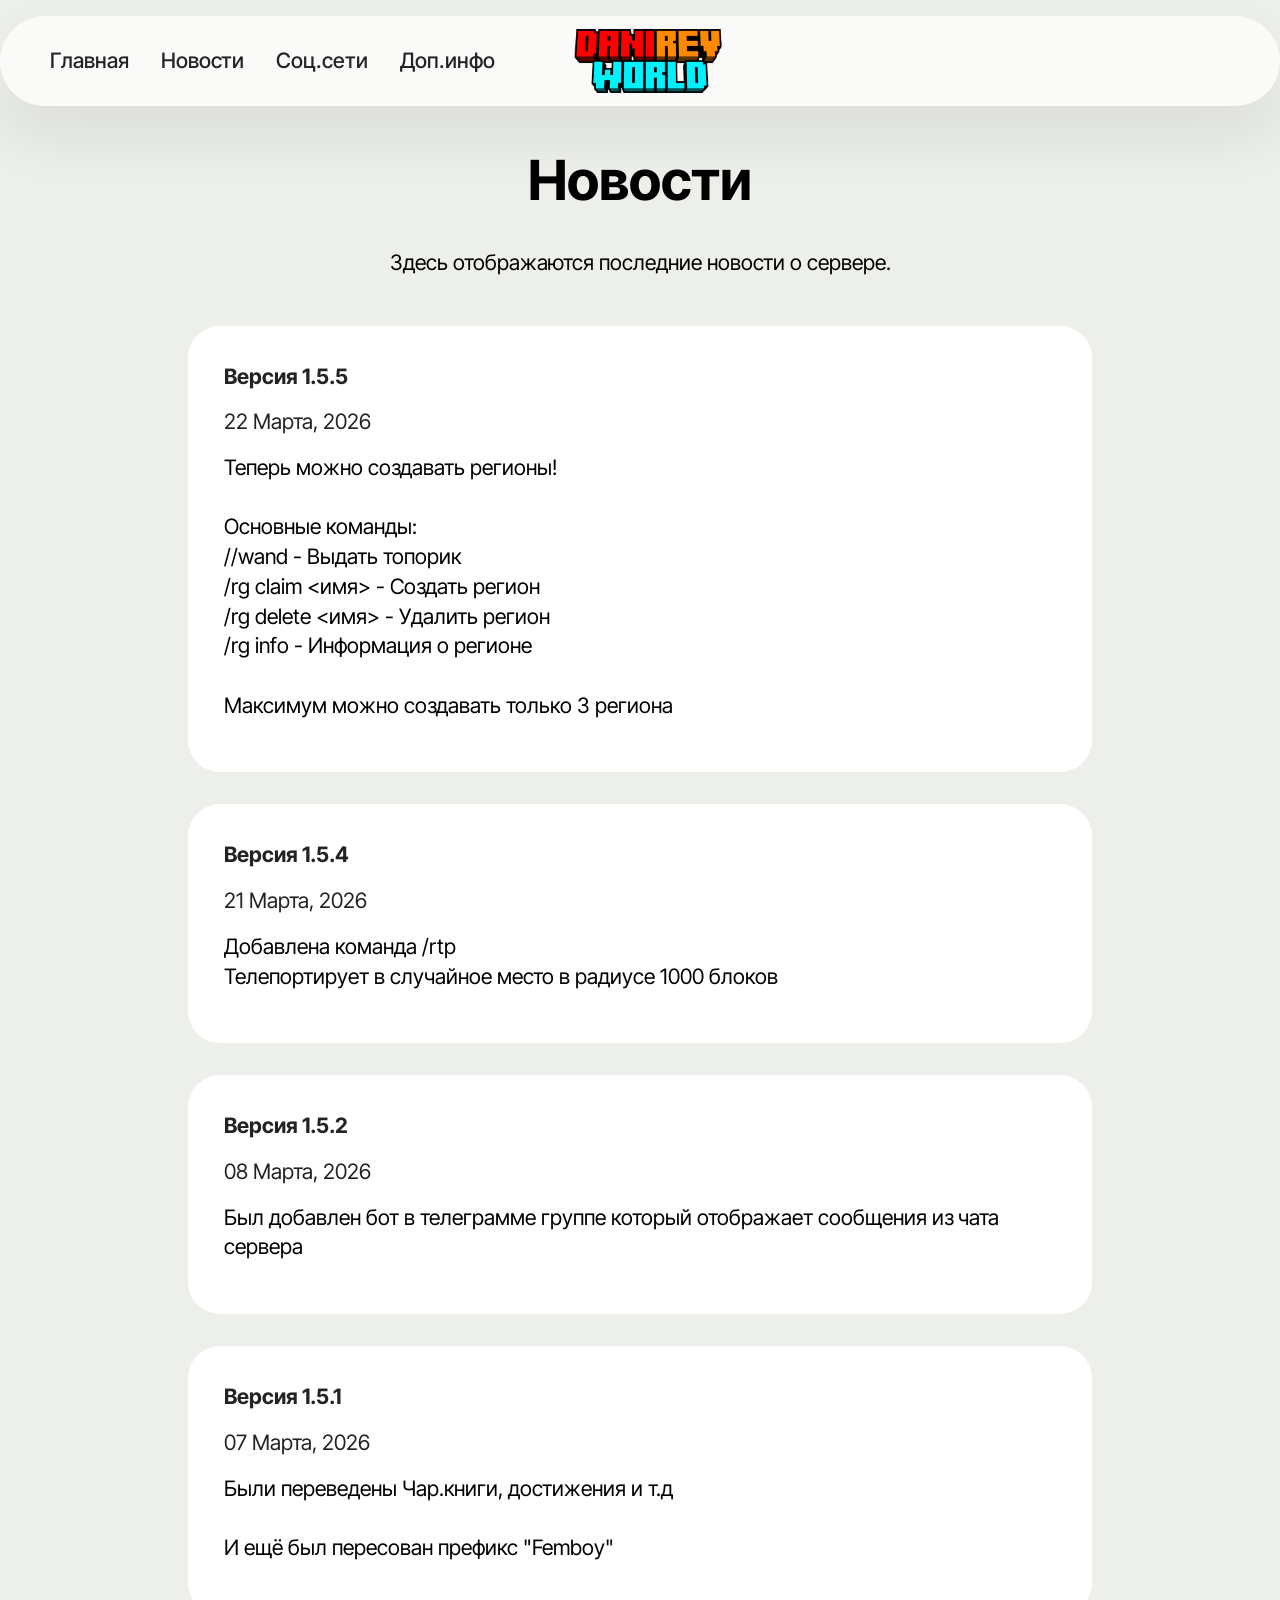
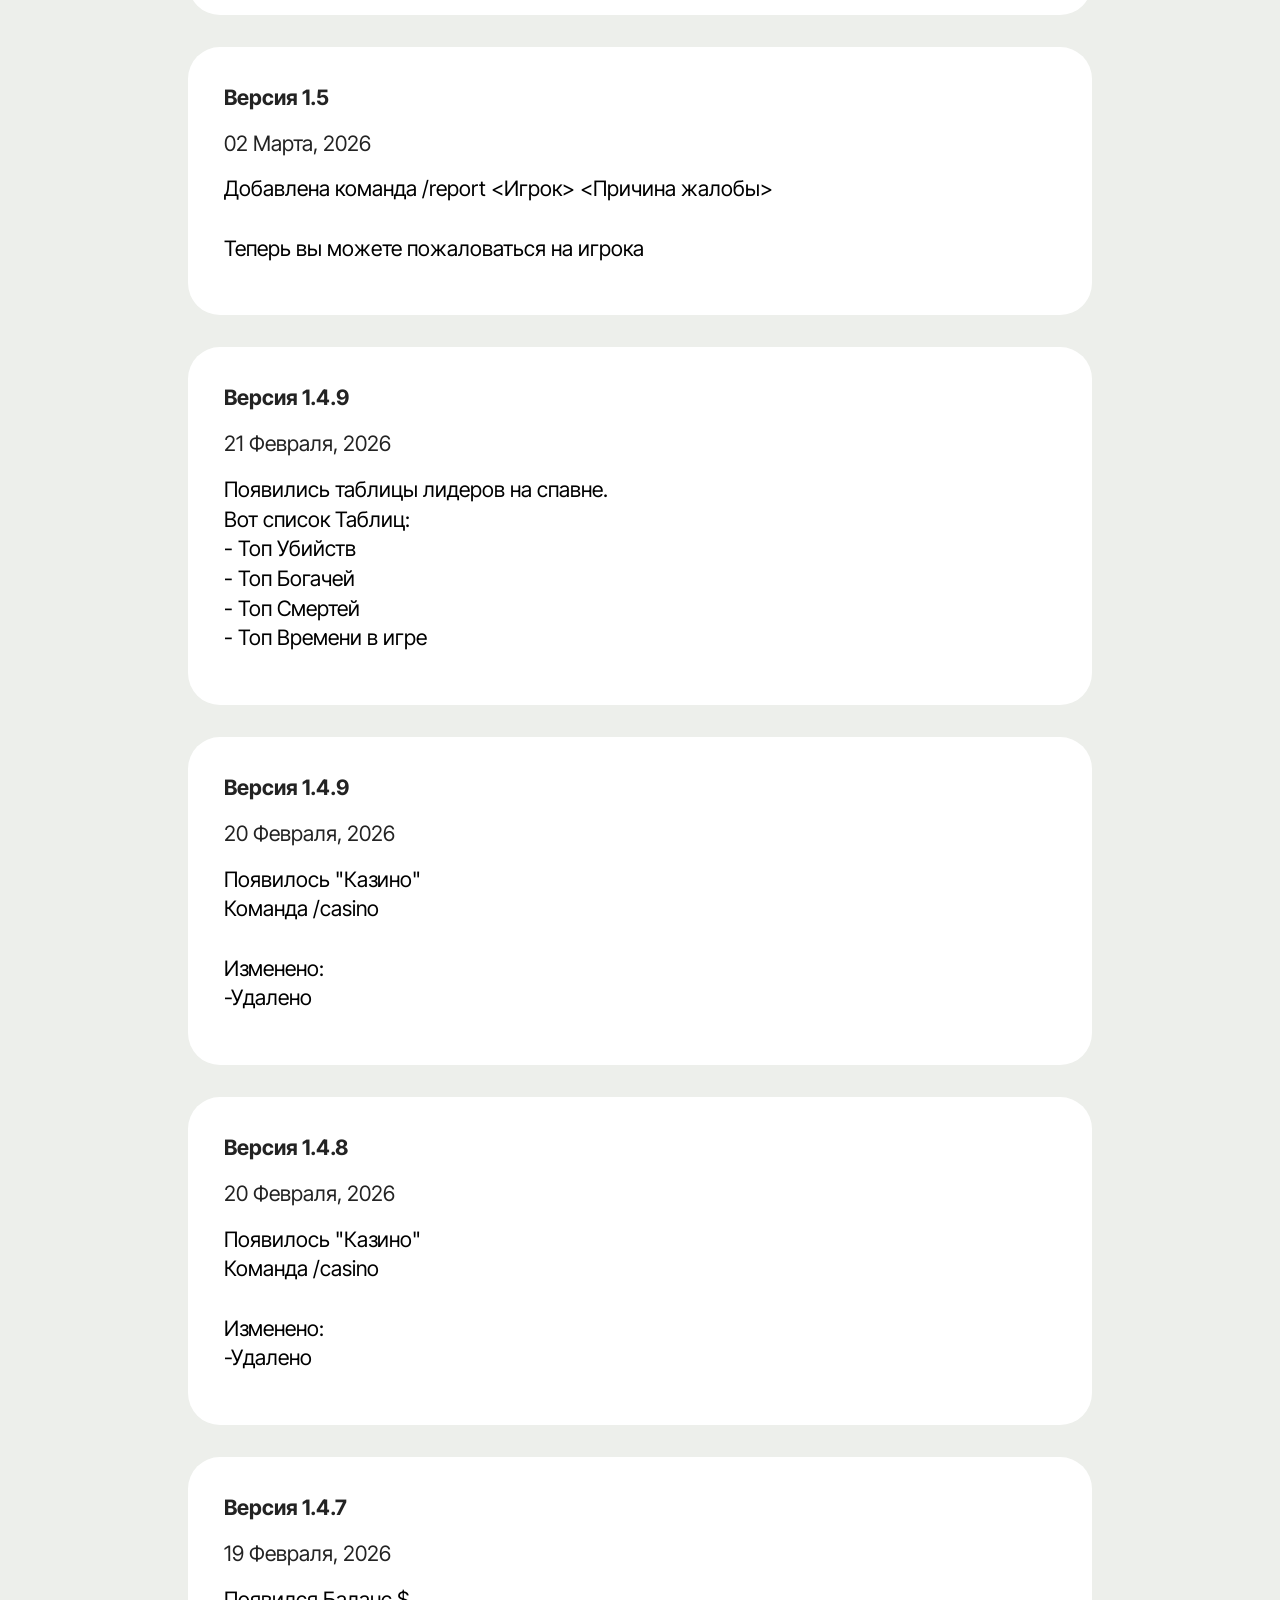
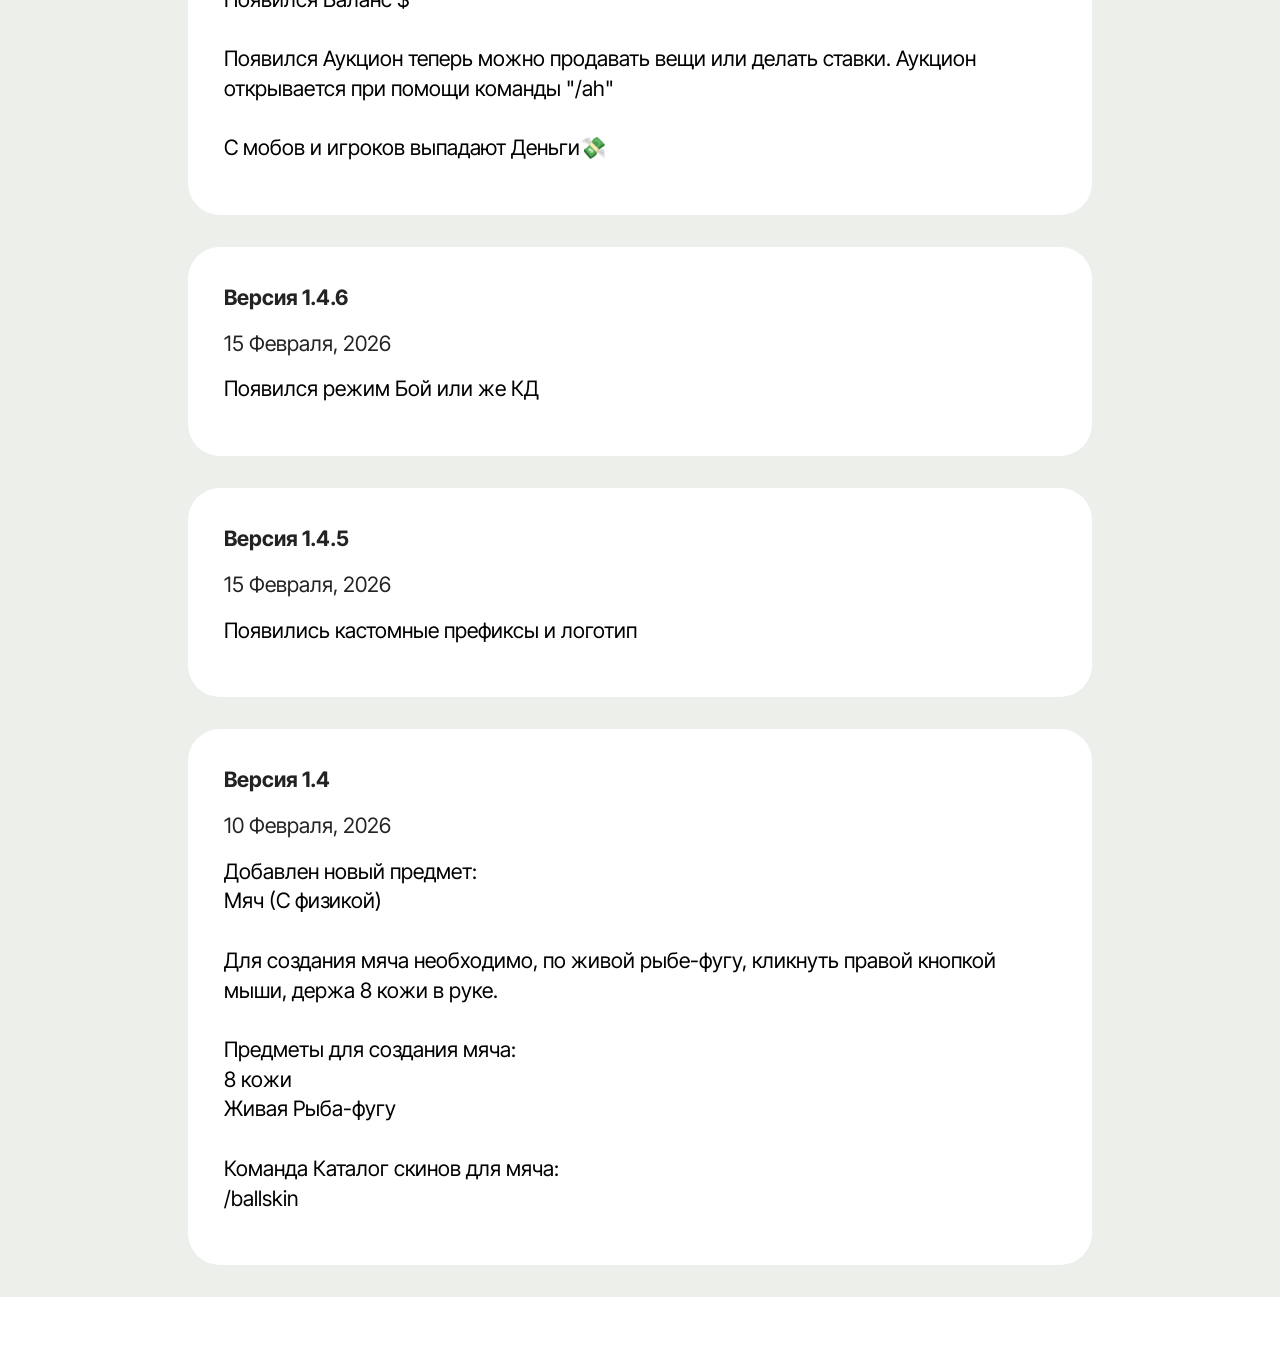
==== commit faf5d4fc: "Update news.html" ====
--- a/news.html
+++ b/news.html
@@ -83,6 +83,7 @@
 <br>Основные команды:
 <br>//wand - Выдать топорик
 <br>/rg claim &lt;имя&gt; - Создать регион
+<br>/rg delete &lt;имя&gt; - Удалить регион
 <br>/rg info - Информация о регионе
 <br>
 <br>Максимум можно создавать только 3 региона</p>
